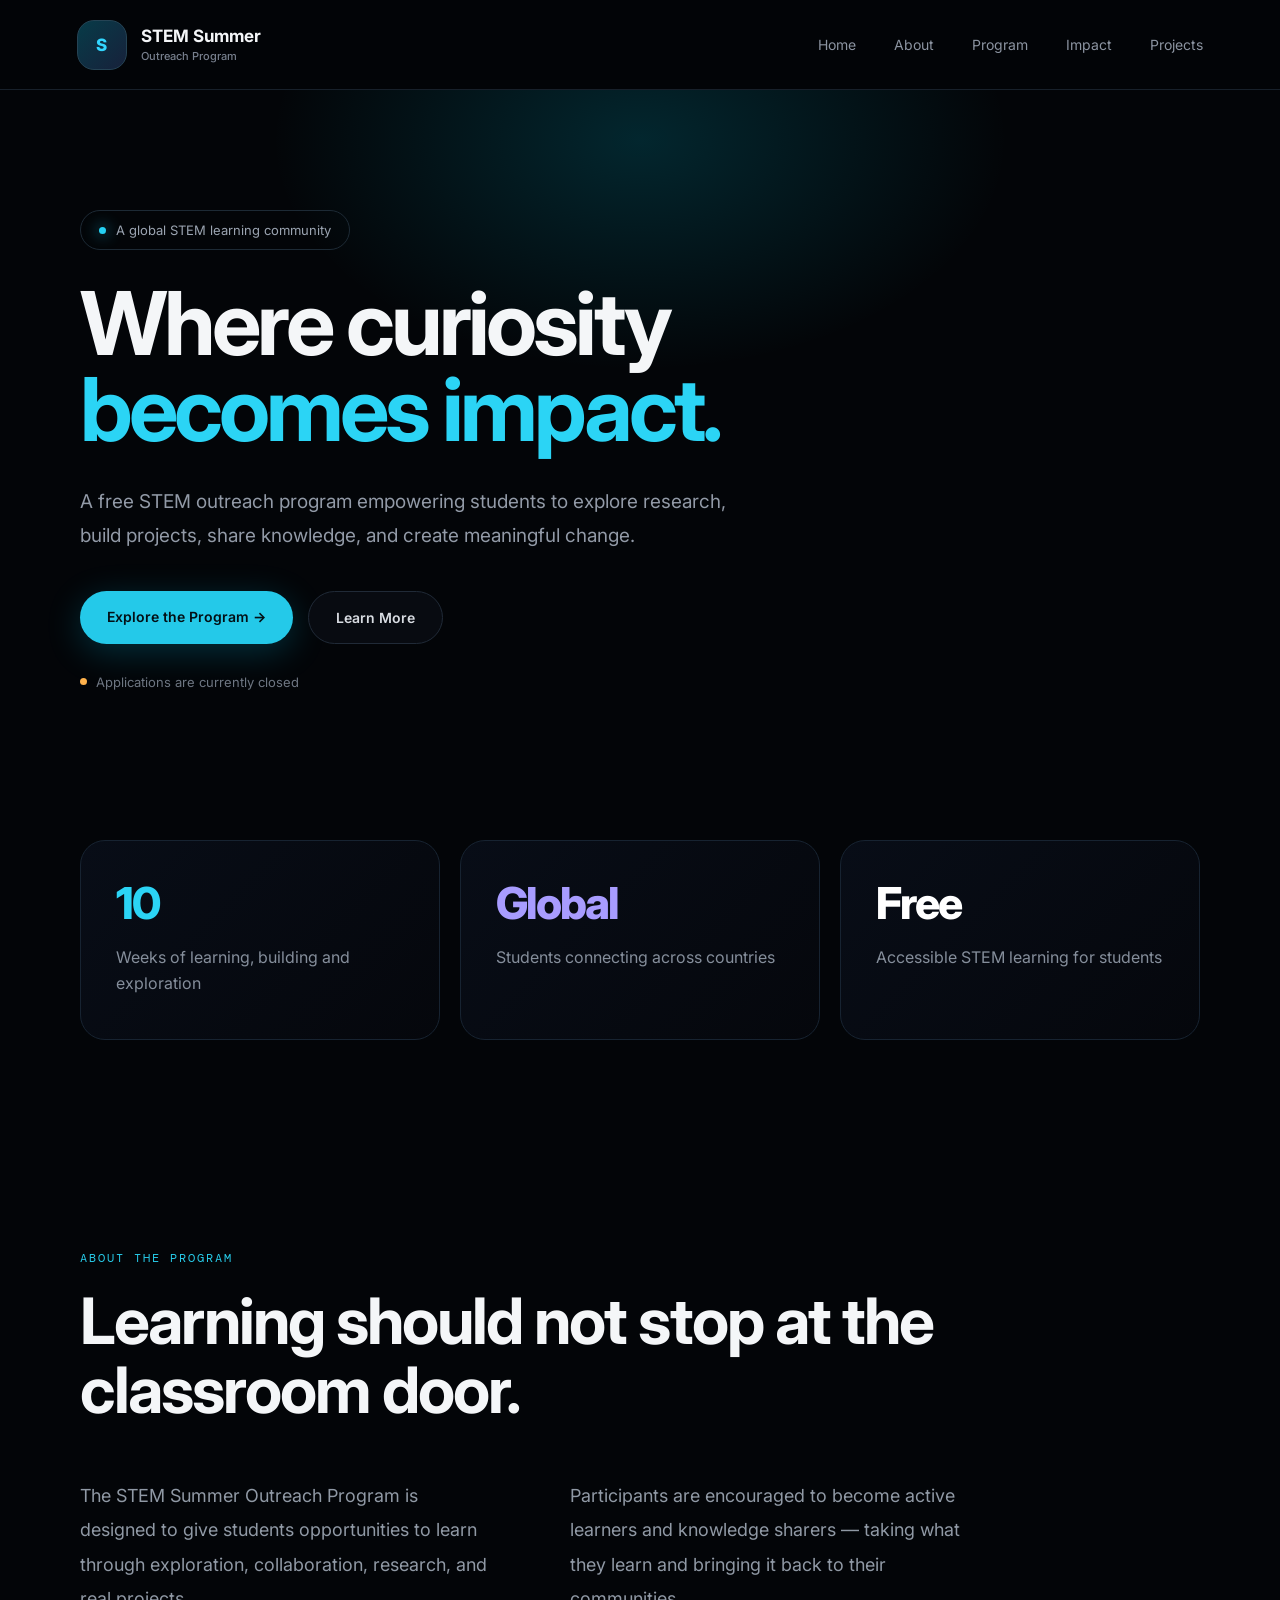
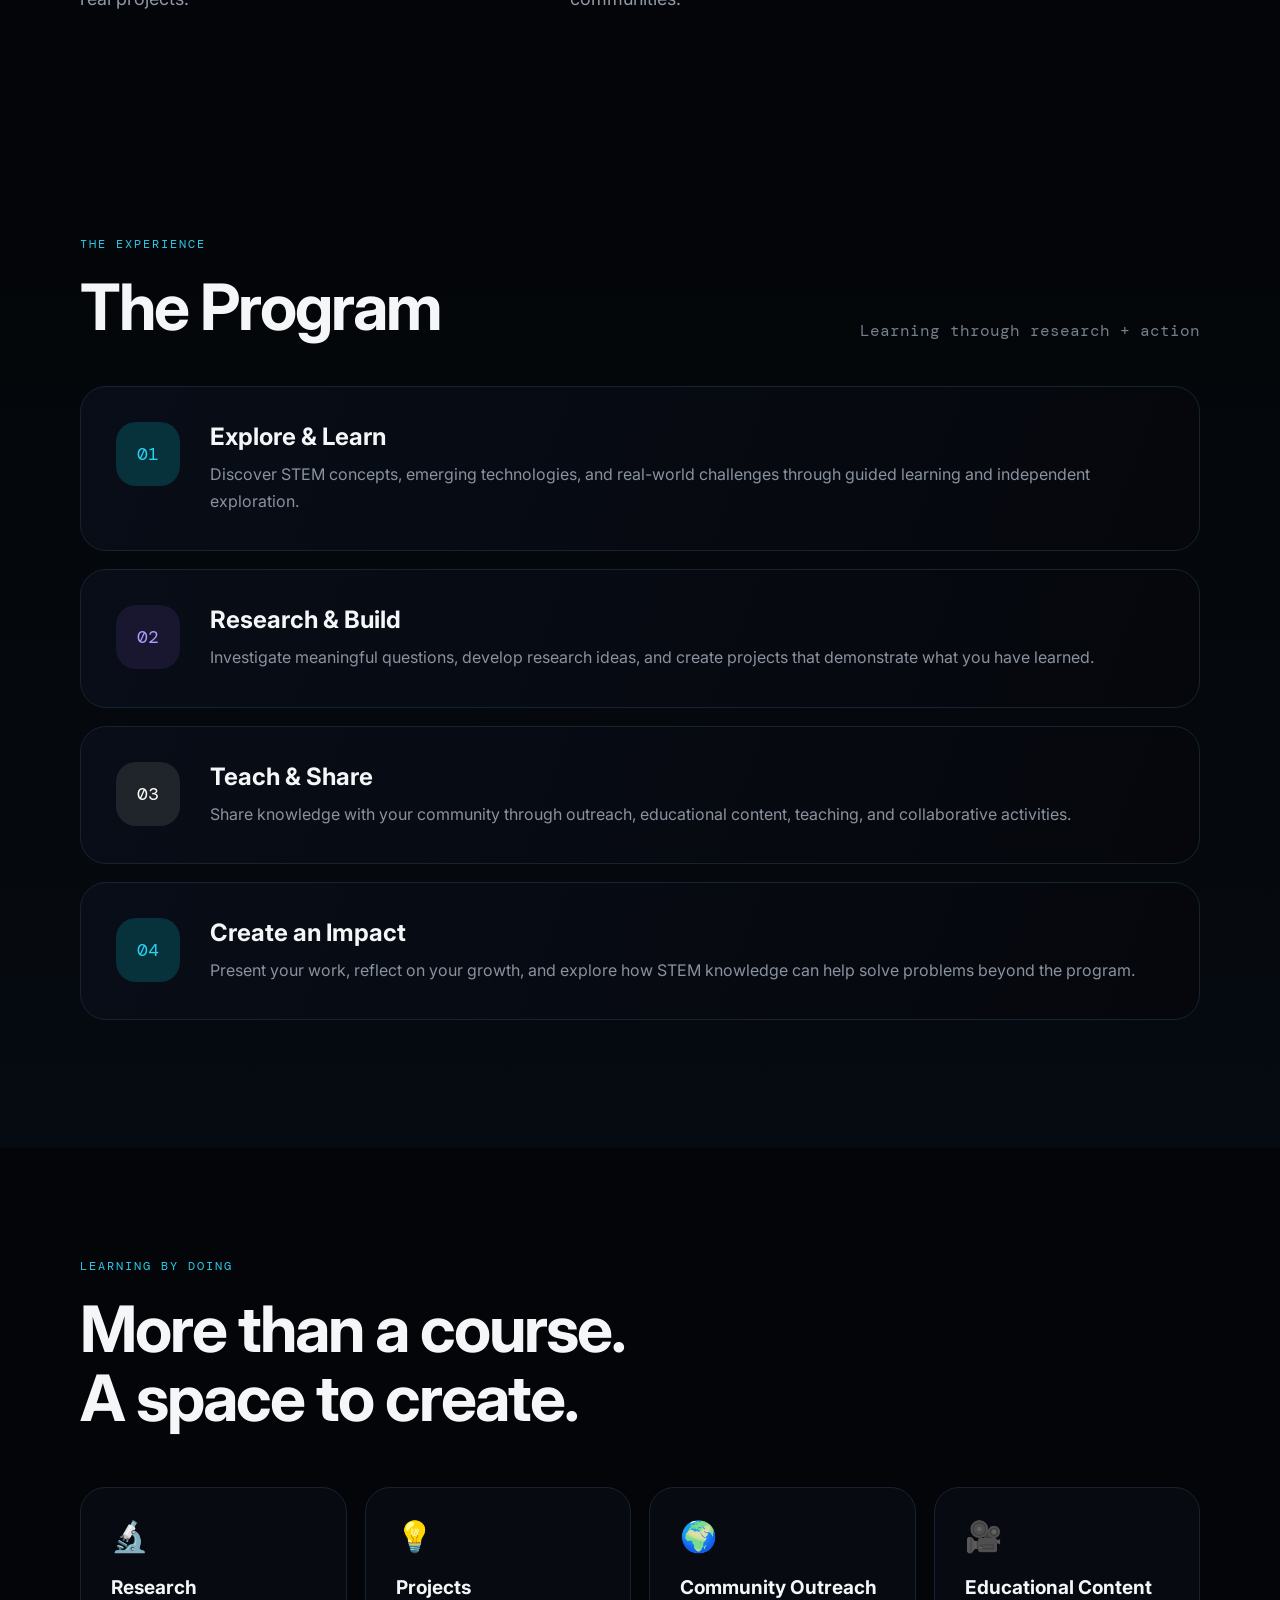
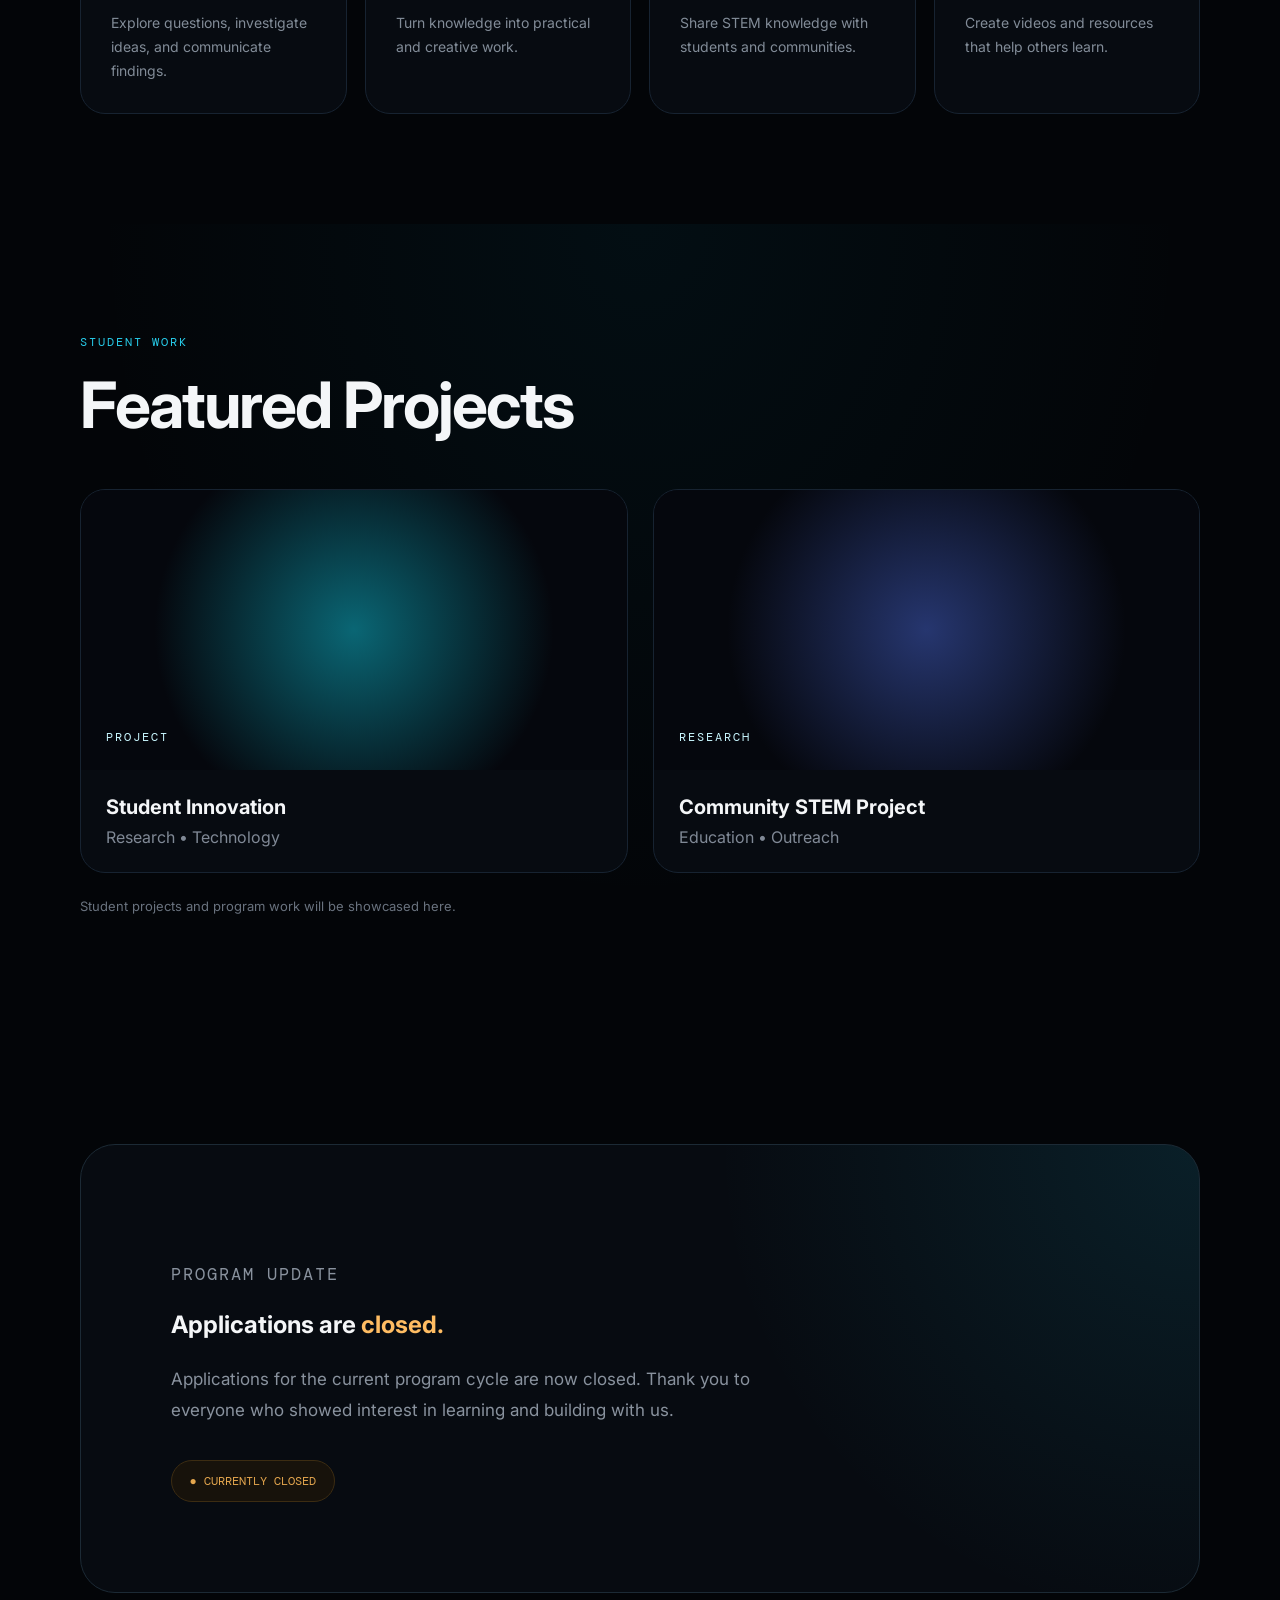
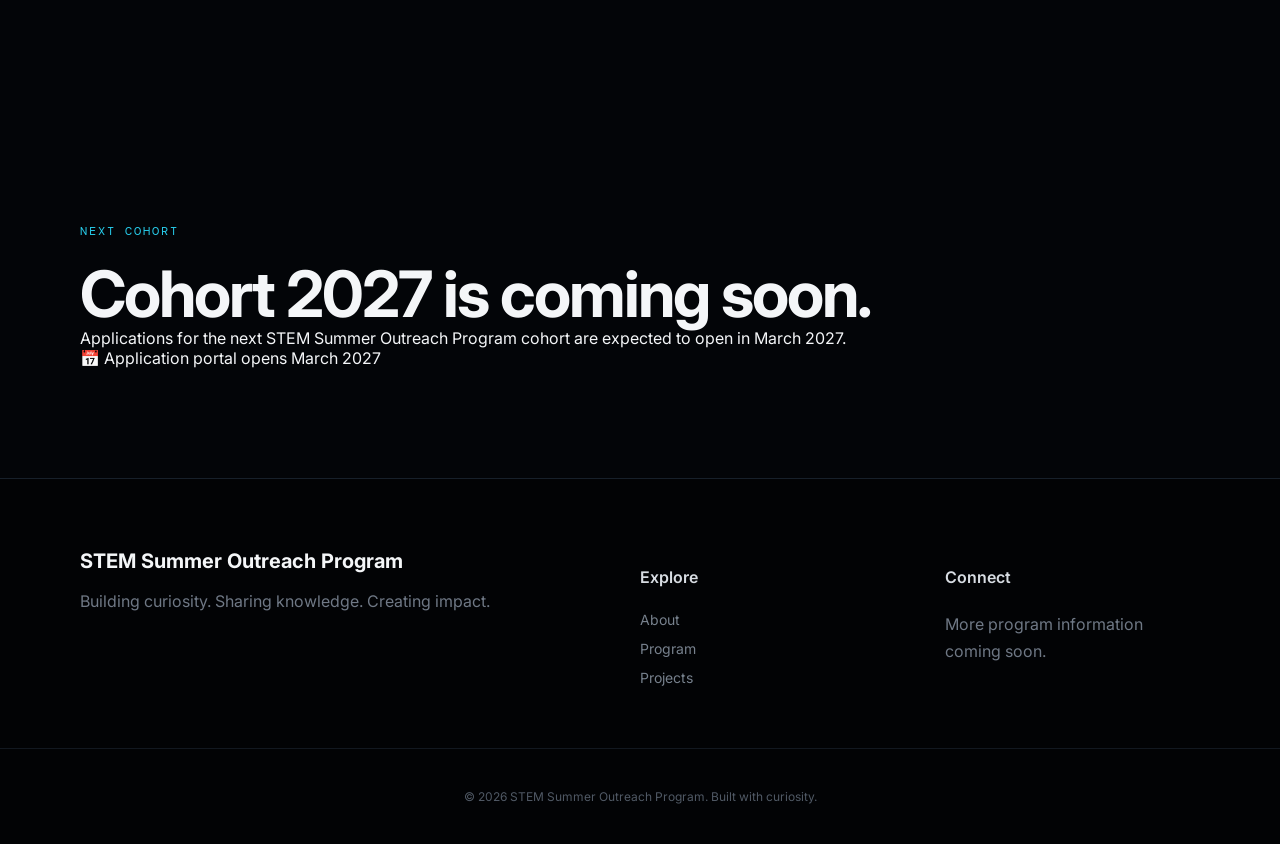
==== index.html @ aaaa95eb "Add Cohort 2027 section to index.html Added a new section for Cohort 2027 with details about the upc" ====
<!DOCTYPE html>
<html lang="en">
<head>
    <meta charset="UTF-8">

    <meta name="viewport"
          content="width=device-width, initial-scale=1.0">

    <title>STEM Summer Outreach Program</title>

    <meta name="description"
          content="A free global STEM outreach program empowering students through research, projects, teaching, and innovation.">

    <link rel="stylesheet" href="static/style.css">
</head>

<body>

<!-- NAVIGATION -->

<nav class="navbar">

    <a href="#home" class="brand">

        <div class="logo">S</div>

        <span>
            STEM Summer
            <small>Outreach Program</small>
        </span>

    </a>


    <div class="nav-links">

        <a href="#home">Home</a>

        <a href="#about">About</a>

        <a href="#program">Program</a>

        <a href="#impact">Impact</a>

        <a href="#projects">Projects</a>

    </div>

</nav>


<!-- HERO -->

<section class="hero" id="home">

    <div class="hero-glow"></div>

    <div class="container hero-content">

        <div class="badge">

            <span></span>

            A global STEM learning community

        </div>


        <h1>

            Where curiosity
            <br>

            <em>becomes impact.</em>

        </h1>


        <p class="hero-text">

            A free STEM outreach program empowering students
            to explore research, build projects, share knowledge,
            and create meaningful change.

        </p>


        <div class="hero-buttons">

            <a href="#program" class="btn primary">

                Explore the Program
                <b>→</b>

            </a>


            <a href="#about" class="btn secondary">

                Learn More

            </a>

        </div>


        <div class="closed-message">

            <span class="closed-dot"></span>

            Applications are currently closed

        </div>

    </div>

</section>



<!-- STATS -->

<section class="stats">

    <div class="container stats-grid">


        <div class="stat-card">

            <div class="number cyan">

                10

            </div>

            <p>

                Weeks of learning,
                building and exploration

            </p>

        </div>



        <div class="stat-card">

            <div class="number purple">

                Global

            </div>

            <p>

                Students connecting
                across countries

            </p>

        </div>



        <div class="stat-card">

            <div class="number white">

                Free

            </div>

            <p>

                Accessible STEM
                learning for students

            </p>

        </div>


    </div>

</section>



<!-- ABOUT -->

<section class="section" id="about">

    <div class="container">

        <p class="eyebrow">

            ABOUT THE PROGRAM

        </p>


        <h2>

            Learning should not stop
            at the classroom door.

        </h2>


        <div class="about-grid">

            <p>

                The STEM Summer Outreach Program is designed
                to give students opportunities to learn through
                exploration, collaboration, research, and real
                projects.

            </p>


            <p>

                Participants are encouraged to become active
                learners and knowledge sharers — taking what
                they learn and bringing it back to their
                communities.

            </p>

        </div>

    </div>

</section>



<!-- PROGRAM -->

<section class="section program-section" id="program">

    <div class="container">

        <div class="section-header">

            <div>

                <p class="eyebrow">

                    THE EXPERIENCE

                </p>

                <h2>

                    The Program

                </h2>

            </div>


            <p class="section-side-text">

                Learning through
                research + action

            </p>

        </div>



        <div class="program-card">

            <div class="program-number cyan-box">

                01

            </div>


            <div>

                <h3>

                    Explore & Learn

                </h3>

                <p>

                    Discover STEM concepts, emerging technologies,
                    and real-world challenges through guided
                    learning and independent exploration.

                </p>

            </div>

        </div>



        <div class="program-card">

            <div class="program-number purple-box">

                02

            </div>


            <div>

                <h3>

                    Research & Build

                </h3>

                <p>

                    Investigate meaningful questions, develop
                    research ideas, and create projects that
                    demonstrate what you have learned.

                </p>

            </div>

        </div>



        <div class="program-card">

            <div class="program-number dark-box">

                03

            </div>


            <div>

                <h3>

                    Teach & Share

                </h3>

                <p>

                    Share knowledge with your community through
                    outreach, educational content, teaching,
                    and collaborative activities.

                </p>

            </div>

        </div>



        <div class="program-card">

            <div class="program-number cyan-box">

                04

            </div>


            <div>

                <h3>

                    Create an Impact

                </h3>

                <p>

                    Present your work, reflect on your growth,
                    and explore how STEM knowledge can help
                    solve problems beyond the program.

                </p>

            </div>

        </div>


    </div>

</section>



<!-- WHAT STUDENTS DO -->

<section class="section" id="impact">

    <div class="container">

        <p class="eyebrow">

            LEARNING BY DOING

        </p>


        <h2>

            More than a course.

            <br>

            A space to create.

        </h2>


        <div class="activity-grid">


            <div class="activity">

                <div class="activity-icon">

                    🔬

                </div>

                <h3>

                    Research

                </h3>

                <p>

                    Explore questions, investigate ideas,
                    and communicate findings.

                </p>

            </div>



            <div class="activity">

                <div class="activity-icon">

                    💡

                </div>

                <h3>

                    Projects

                </h3>

                <p>

                    Turn knowledge into practical
                    and creative work.

                </p>

            </div>



            <div class="activity">

                <div class="activity-icon">

                    🌍

                </div>

                <h3>

                    Community Outreach

                </h3>

                <p>

                    Share STEM knowledge with
                    students and communities.

                </p>

            </div>



            <div class="activity">

                <div class="activity-icon">

                    🎥

                </div>

                <h3>

                    Educational Content

                </h3>

                <p>

                    Create videos and resources
                    that help others learn.

                </p>

            </div>


        </div>

    </div>

</section>



<!-- PROJECTS -->

<section class="section projects-section" id="projects">

    <div class="container">

        <div class="section-header">

            <div>

                <p class="eyebrow">

                    STUDENT WORK

                </p>

                <h2>

                    Featured Projects

                </h2>

            </div>

        </div>



        <div class="project-grid">


            <div class="project-card">

                <div class="project-image project-one">

                    <span>

                        PROJECT

                    </span>

                </div>


                <div class="project-info">

                    <h3>

                        Student Innovation

                    </h3>

                    <p>

                        Research • Technology

                    </p>

                </div>

            </div>



            <div class="project-card">

                <div class="project-image project-two">

                    <span>

                        RESEARCH

                    </span>

                </div>


                <div class="project-info">

                    <h3>

                        Community STEM Project

                    </h3>

                    <p>

                        Education • Outreach

                    </p>

                </div>

            </div>


        </div>


        <p class="project-note">

            Student projects and program work will be
            showcased here.

        </p>


    </div>

</section>



<!-- APPLICATION CLOSED -->

<section class="closed-section">

    <div class="container">

        <div class="closed-card">

            <p class="eyebrow">

                PROGRAM UPDATE

            </p>


            <h2>

                Applications are
                <span>closed.</span>

            </h2>


            <p>

                Applications for the current program cycle
                are now closed. Thank you to everyone who
                showed interest in learning and building with us.

            </p>


            <div class="closed-status">

                ● CURRENTLY CLOSED

            </div>

        </div>

    </div>

</section>
<!-- COHORT 2027 -->

<section class="section cohort-section" id="cohort2027">

    <div class="container">

        <div class="cohort-card">

            <p class="eyebrow">
                NEXT COHORT
            </p>

            <h2>
                Cohort 2027 is
                <span>coming soon.</span>
            </h2>

            <p>
                Applications for the next STEM Summer Outreach
                Program cohort are expected to open in March 2027.
            </p>

            <div class="opening-date">

                📅 Application portal opens March 2027

            </div>

        </div>

    </div>

</section>


<!-- FOOTER -->

<footer>

    <div class="container footer-grid">


        <div>

            <div class="footer-brand">

                STEM Summer Outreach Program

            </div>


            <p>

                Building curiosity.
                Sharing knowledge.
                Creating impact.

            </p>

        </div>



        <div>

            <p class="footer-title">

                Explore

            </p>

            <a href="#about">

                About

            </a>

            <a href="#program">

                Program

            </a>

            <a href="#projects">

                Projects

            </a>

        </div>



        <div>

            <p class="footer-title">

                Connect

            </p>

            <p>

                More program information
                coming soon.

            </p>

        </div>


    </div>


    <div class="copyright">

        © 2026 STEM Summer Outreach Program.
        Built with curiosity.

    </div>

</footer>


</body>
</html>
---- static/style.css ----
@import url(
'https://fonts.googleapis.com/css2?family=DM+Mono&family=Inter:wght@400;500;600;700;800&display=swap'
);

*{
    margin:0;
    padding:0;
    box-sizing:border-box;
}

html{
    scroll-behavior:smooth;
}

body{

    background:#030508;

    color:#f4f6f8;

    font-family:
    "Inter",
    sans-serif;

    overflow-x:hidden;

}

a{
    text-decoration:none;
    color:inherit;
}


/* CONTAINER */

.container{

    width:min(1120px,88%);

    margin:auto;

}


/* NAVBAR */

.navbar{

    height:90px;

    display:flex;

    align-items:center;

    justify-content:space-between;

    padding:0 6%;

    border-bottom:
    1px solid #17202a;

    background:
    rgba(3,5,8,.95);

    position:sticky;

    top:0;

    z-index:100;

    backdrop-filter:
    blur(15px);

}


.brand{

    display:flex;

    align-items:center;

    gap:14px;

    font-weight:700;

    font-size:17px;

}


.logo{

    width:50px;

    height:50px;

    display:grid;

    place-items:center;

    border-radius:17px;

    color:#32d6ff;

    font-weight:800;

    background:
    linear-gradient(
    135deg,
    #073b48,
    #17213b
    );

    border:
    1px solid #254354;

}


.brand small{

    display:block;

    color:#777f8d;

    font-size:11px;

    margin-top:3px;

    font-weight:500;

}


.nav-links{

    display:flex;

    gap:38px;

    color:#8c94a1;

    font-size:14px;

}


.nav-links a{

    transition:.2s;

}


.nav-links a:hover{

    color:#30d5ff;

}


/* HERO */

.hero{

    min-height:720px;

    position:relative;

    display:flex;

    align-items:center;

    overflow:hidden;

}


.hero-glow{

    position:absolute;

    width:800px;

    height:500px;

    background:
    radial-gradient(
    ellipse,
    rgba(0,190,220,.18),
    transparent 65%
    );

    top:-200px;

    left:50%;

    transform:
    translateX(-50%);

    pointer-events:none;

}


.hero-content{

    position:relative;

    z-index:2;

}


.badge{

    display:inline-flex;

    align-items:center;

    gap:10px;

    padding:
    11px 18px;

    border:
    1px solid #1d2a35;

    border-radius:100px;

    color:#9ba4b1;

    font-size:13px;

}


.badge span{

    width:7px;

    height:7px;

    border-radius:50%;

    background:#25d1f4;

    box-shadow:
    0 0 15px #25d1f4;

}


.hero h1{

    margin-top:30px;

    font-size:
    clamp(50px,7vw,88px);

    line-height:.98;

    letter-spacing:-4px;

    max-width:850px;

}


.hero h1 em{

    font-style:normal;

    color:#2bd4f5;

}


.hero-text{

    max-width:650px;

    margin-top:32px;

    color:#929aa7;

    font-size:19px;

    line-height:1.8;

}


.hero-buttons{

    display:flex;

    gap:15px;

    margin-top:38px;

}


.btn{

    padding:
    17px 27px;

    border-radius:100px;

    font-weight:600;

    font-size:14px;

    transition:.25s;

}


.primary{

    background:#24c9e9;

    color:#031016;

    box-shadow:
    0 8px 35px
    rgba(0,200,240,.22);

}


.primary:hover{

    transform:
    translateY(-3px);

}


.secondary{

    border:
    1px solid #202a37;

    background:#080b11;

    color:#d8dce2;

}


.closed-message{

    margin-top:30px;

    color:#6e7682;

    font-size:13px;

    display:flex;

    align-items:center;

    gap:9px;

}


.closed-dot{

    width:7px;

    height:7px;

    border-radius:50%;

    background:#ffb24c;

}


/* STATS */

.stats{

    padding:
    30px 0 100px;

}


.stats-grid{

    display:grid;

    grid-template-columns:
    repeat(3,1fr);

    gap:20px;

}


.stat-card{

    min-height:200px;

    padding:35px;

    border-radius:25px;

    background:
    linear-gradient(
    135deg,
    #080d17,
    #05070c
    );

    border:
    1px solid #172331;

}


.number{

    font-size:44px;

    font-weight:800;

    letter-spacing:-2px;

}


.cyan{

    color:#2bd4f5;

}


.purple{

    color:#a89cff;

}


.white{

    color:#ffffff;

}


.stat-card p{

    margin-top:15px;

    color:#858e9b;

    line-height:1.6;

}


/* SECTIONS */

.section{

    padding:
    110px 0;

}


.eyebrow{

    color:#27cbe9;

    font-family:
    "DM Mono",
    monospace;

    font-size:12px;

    letter-spacing:2px;

    margin-bottom:20px;

}


.section h2{

    font-size:
    clamp(38px,5vw,64px);

    line-height:1.08;

    letter-spacing:-2px;

}


.about-grid{

    display:grid;

    grid-template-columns:
    1fr 1fr;

    gap:80px;

    margin-top:55px;

    max-width:900px;

}


.about-grid p{

    color:#9099a5;

    font-size:18px;

    line-height:1.9;

}


/* PROGRAM */

.program-section{

    background:
    linear-gradient(
    180deg,
    #030508,
    #060b11
    );

}


.section-header{

    display:flex;

    justify-content:space-between;

    align-items:end;

    margin-bottom:45px;

}


.section-side-text{

    color:#747e8b;

    font-family:
    "DM Mono",
    monospace;

}


.program-card{

    display:flex;

    align-items:flex-start;

    gap:30px;

    padding:35px;

    margin-bottom:18px;

    border-radius:26px;

    background:
    linear-gradient(
    110deg,
    #080d17,
    #05070c
    );

    border:
    1px solid #172331;

    transition:.25s;

}


.program-card:hover{

    transform:
    translateY(-4px);

    border-color:#285466;

}


.program-number{

    width:64px;

    height:64px;

    flex-shrink:0;

    display:grid;

    place-items:center;

    border-radius:20px;

    font-family:
    "DM Mono",
    monospace;

    font-size:18px;

}


.cyan-box{

    color:#29d2f3;

    background:#07313b;

}


.purple-box{

    color:#a99cff;

    background:#19172f;

}


.dark-box{

    color:#ffffff;

    background:#20242b;

}


.program-card h3{

    font-size:24px;

}


.program-card p{

    margin-top:10px;

    color:#89929e;

    line-height:1.7;

}


/* ACTIVITIES */

.activity-grid{

    display:grid;

    grid-template-columns:
    repeat(4,1fr);

    gap:18px;

    margin-top:55px;

}


.activity{

    padding:30px;

    border:
    1px solid #172331;

    border-radius:25px;

    background:#070b11;

}


.activity-icon{

    font-size:30px;

}


.activity h3{

    margin-top:22px;

    font-size:19px;

}


.activity p{

    margin-top:12px;

    color:#828c98;

    line-height:1.7;

    font-size:14px;

}


/* PROJECTS */

.projects-section{

    background:
    radial-gradient(
    ellipse at top,
    rgba(0,120,150,.08),
    transparent 60%
    );

}


.project-grid{

    display:grid;

    grid-template-columns:
    1fr 1fr;

    gap:25px;

    margin-top:50px;

}


.project-card{

    border:
    1px solid #172331;

    border-radius:25px;

    overflow:hidden;

    background:#070b11;

}


.project-image{

    height:280px;

    display:flex;

    align-items:end;

    padding:25px;

}


.project-image span{

    font-family:
    "DM Mono",
    monospace;

    color:#c9f7ff;

    font-size:12px;

    letter-spacing:2px;

}


.project-one{

    background:
    radial-gradient(
    circle at center,
    #0a6674,
    #05070d 65%
    );

}


.project-two{

    background:
    radial-gradient(
    circle at center,
    #26366f,
    #05070d 65%
    );

}


.project-info{

    padding:25px;

}


.project-info h3{

    font-size:20px;

}


.project-info p{

    margin-top:8px;

    color:#808996;

}


.project-note{

    margin-top:25px;

    color:#69727e;

    font-size:13px;

}


/* CLOSED */

.closed-section{

    padding:
    120px 0;

}


.closed-card{

    padding:
    clamp(40px,7vw,90px);

    border-radius:35px;

    background:
    radial-gradient(
    circle at top right,
    rgba(30,180,210,.12),
    transparent 40%
    ),
    #070b11;

    border:
    1px solid #1c2a35;

}


.closed-card h2 span{

    color:#ffbd63;

}


.closed-card > p{

    max-width:650px;

    color:#89929e;

    margin-top:25px;

    line-height:1.8;

    font-size:17px;

}


.closed-status{

    display:inline-block;

    margin-top:35px;

    padding:
    12px 18px;

    border-radius:100px;

    background:#17120b;

    border:
    1px solid #3c2c12;

    color:#e4a64e;

    font-family:
    "DM Mono",
    monospace;

    font-size:12px;

}


/* FOOTER */

footer{

    border-top:
    1px solid #17202a;

    padding-top:70px;

    background:#020305;

}


.footer-grid{

    display:grid;

    grid-template-columns:
    2fr 1fr 1fr;

    gap:50px;

}


.footer-brand{

    font-size:20px;

    font-weight:700;

}


footer p{

    color:#6f7885;

    margin-top:15px;

    line-height:1.7;

}


.footer-title{

    color:#d7dce2;

    font-weight:600;

    margin-bottom:20px;

}


footer a{

    display:block;

    color:#77818d;

    margin-bottom:12px;

    font-size:14px;

}


.copyright{

    text-align:center;

    color:#505965;

    padding:40px 20px;

    margin-top:50px;

    border-top:
    1px solid #121820;

    font-size:12px;

}


/* MOBILE */

@media(max-width:800px){

    .navbar{

        height:78px;

    }

    .nav-links{

        display:none;

    }

    .hero{

        min-height:620px;

    }

    .hero h1{

        letter-spacing:-2px;

    }

    .stats-grid{

        grid-template-columns:
        1fr;

    }

    .stat-card{

        min-height:160px;

    }

    .about-grid{

        grid-template-columns:
        1fr;

        gap:25px;

    }

    .section-header{

        display:block;

    }

    .section-side-text{

        margin-top:20px;

    }

    .activity-grid{

        grid-template-columns:
        1fr 1fr;

    }

    .project-grid{

        grid-template-columns:
        1fr;

    }

    .footer-grid{

        grid-template-columns:
        1fr;

    }

}


@media(max-width:500px){

    .hero-buttons{

        flex-direction:column;

        align-items:flex-start;

    }

    .activity-grid{

        grid-template-columns:
        1fr;

    }

    .program-card{

        padding:25px;

        gap:20px;

    }

    .program-number{

        width:50px;

        height:50px;

        border-radius:15px;

    }

  }
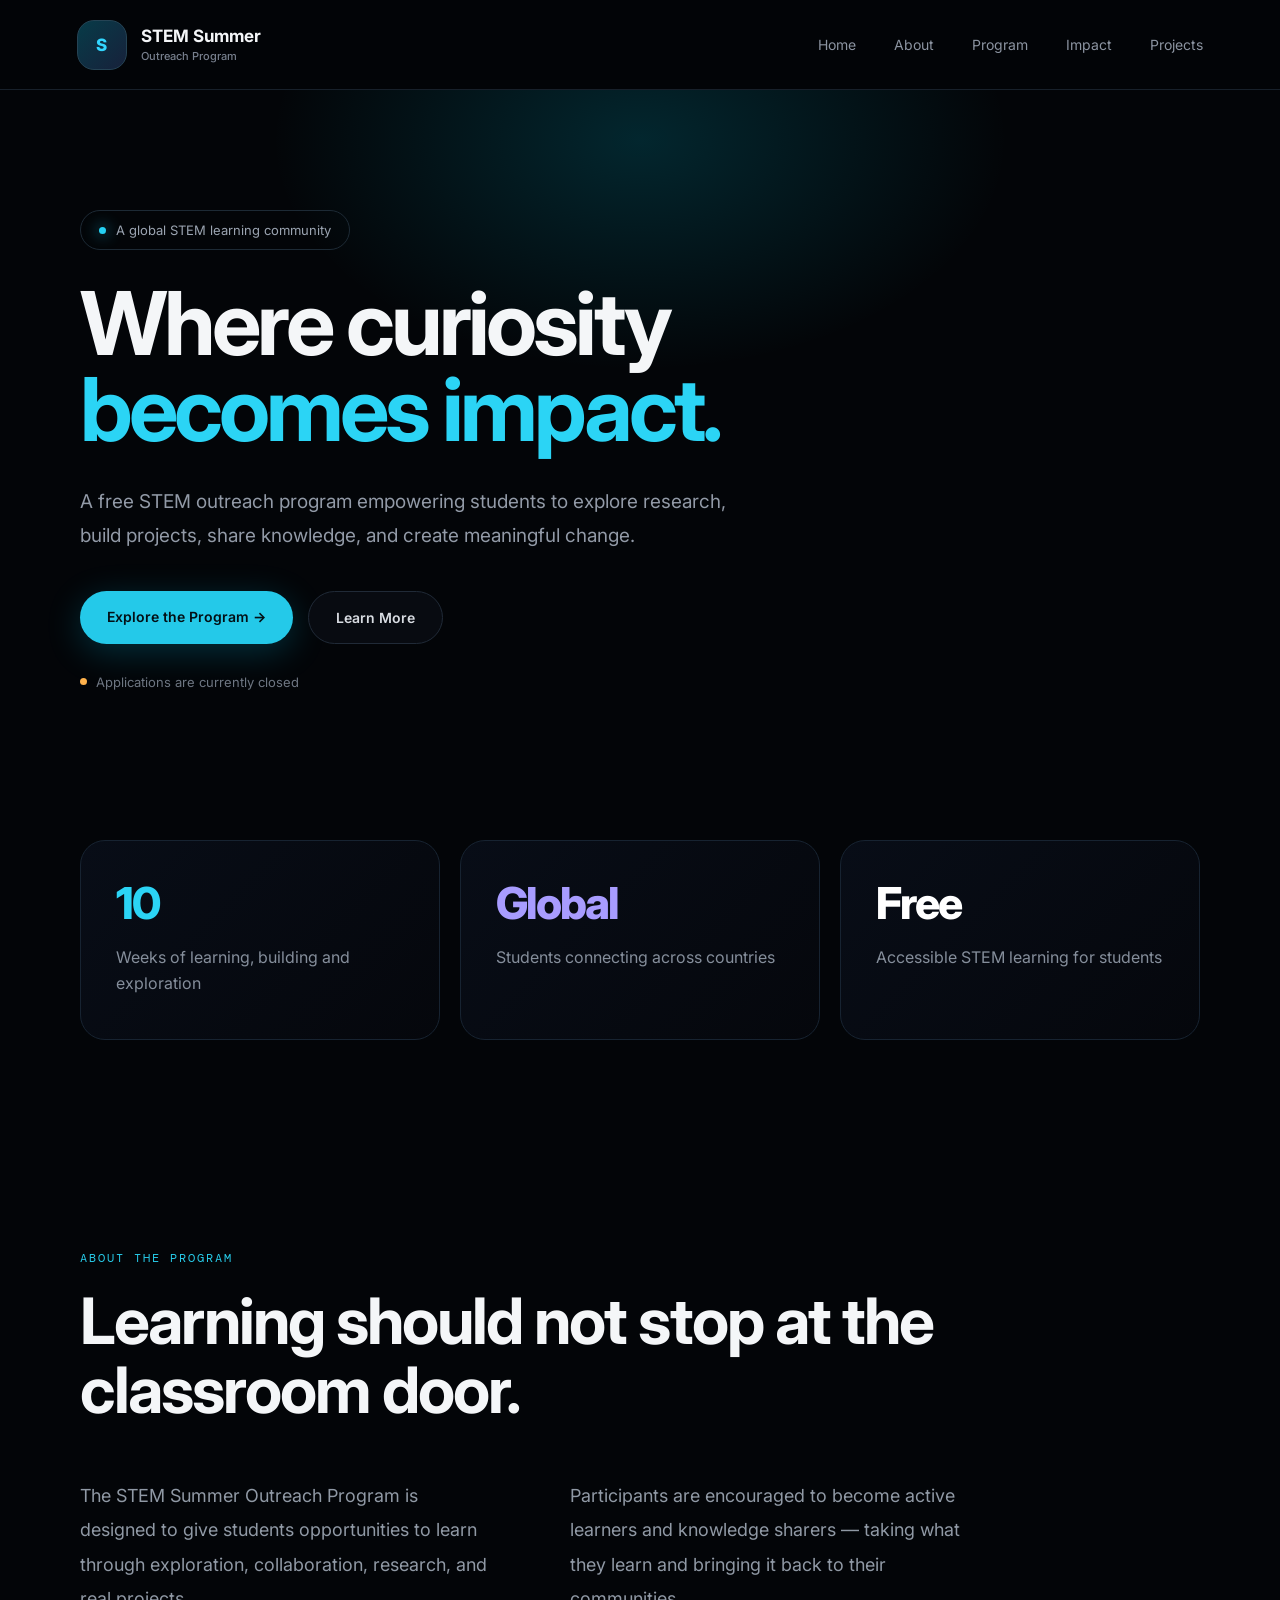
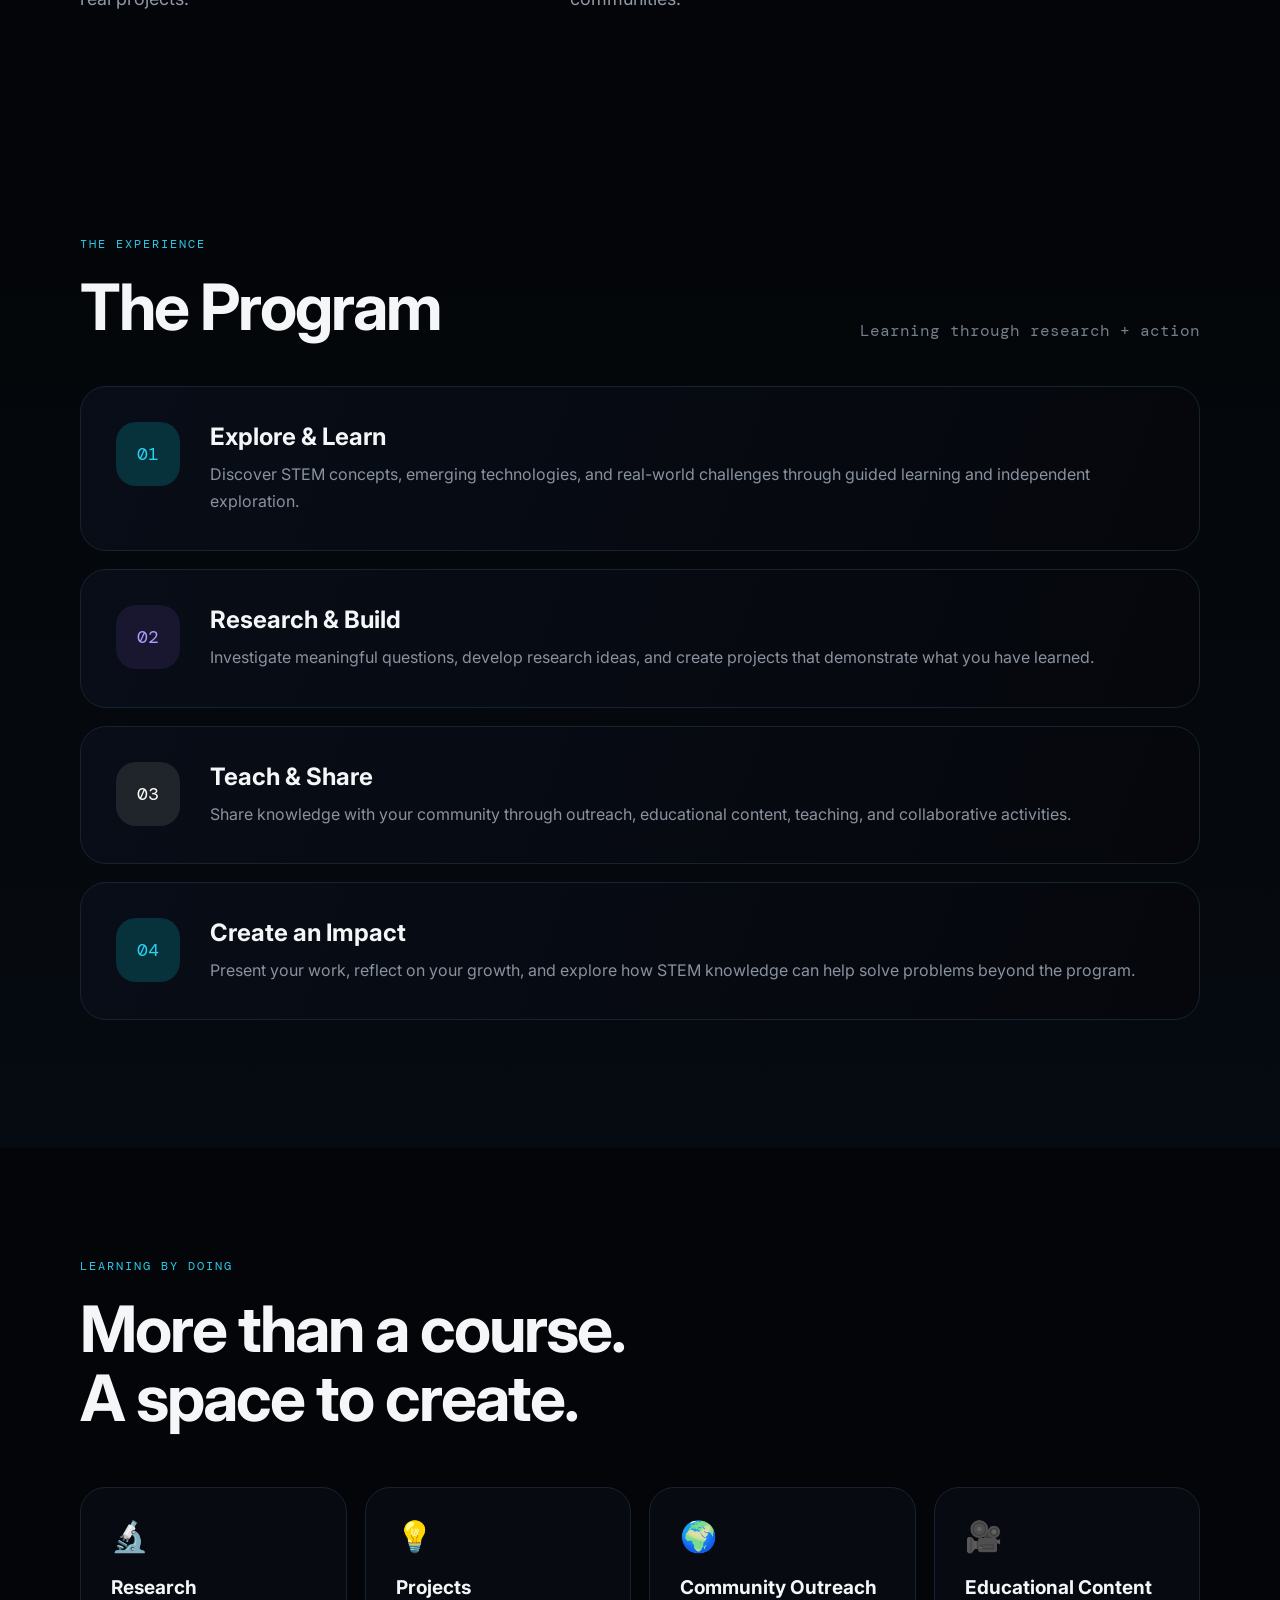
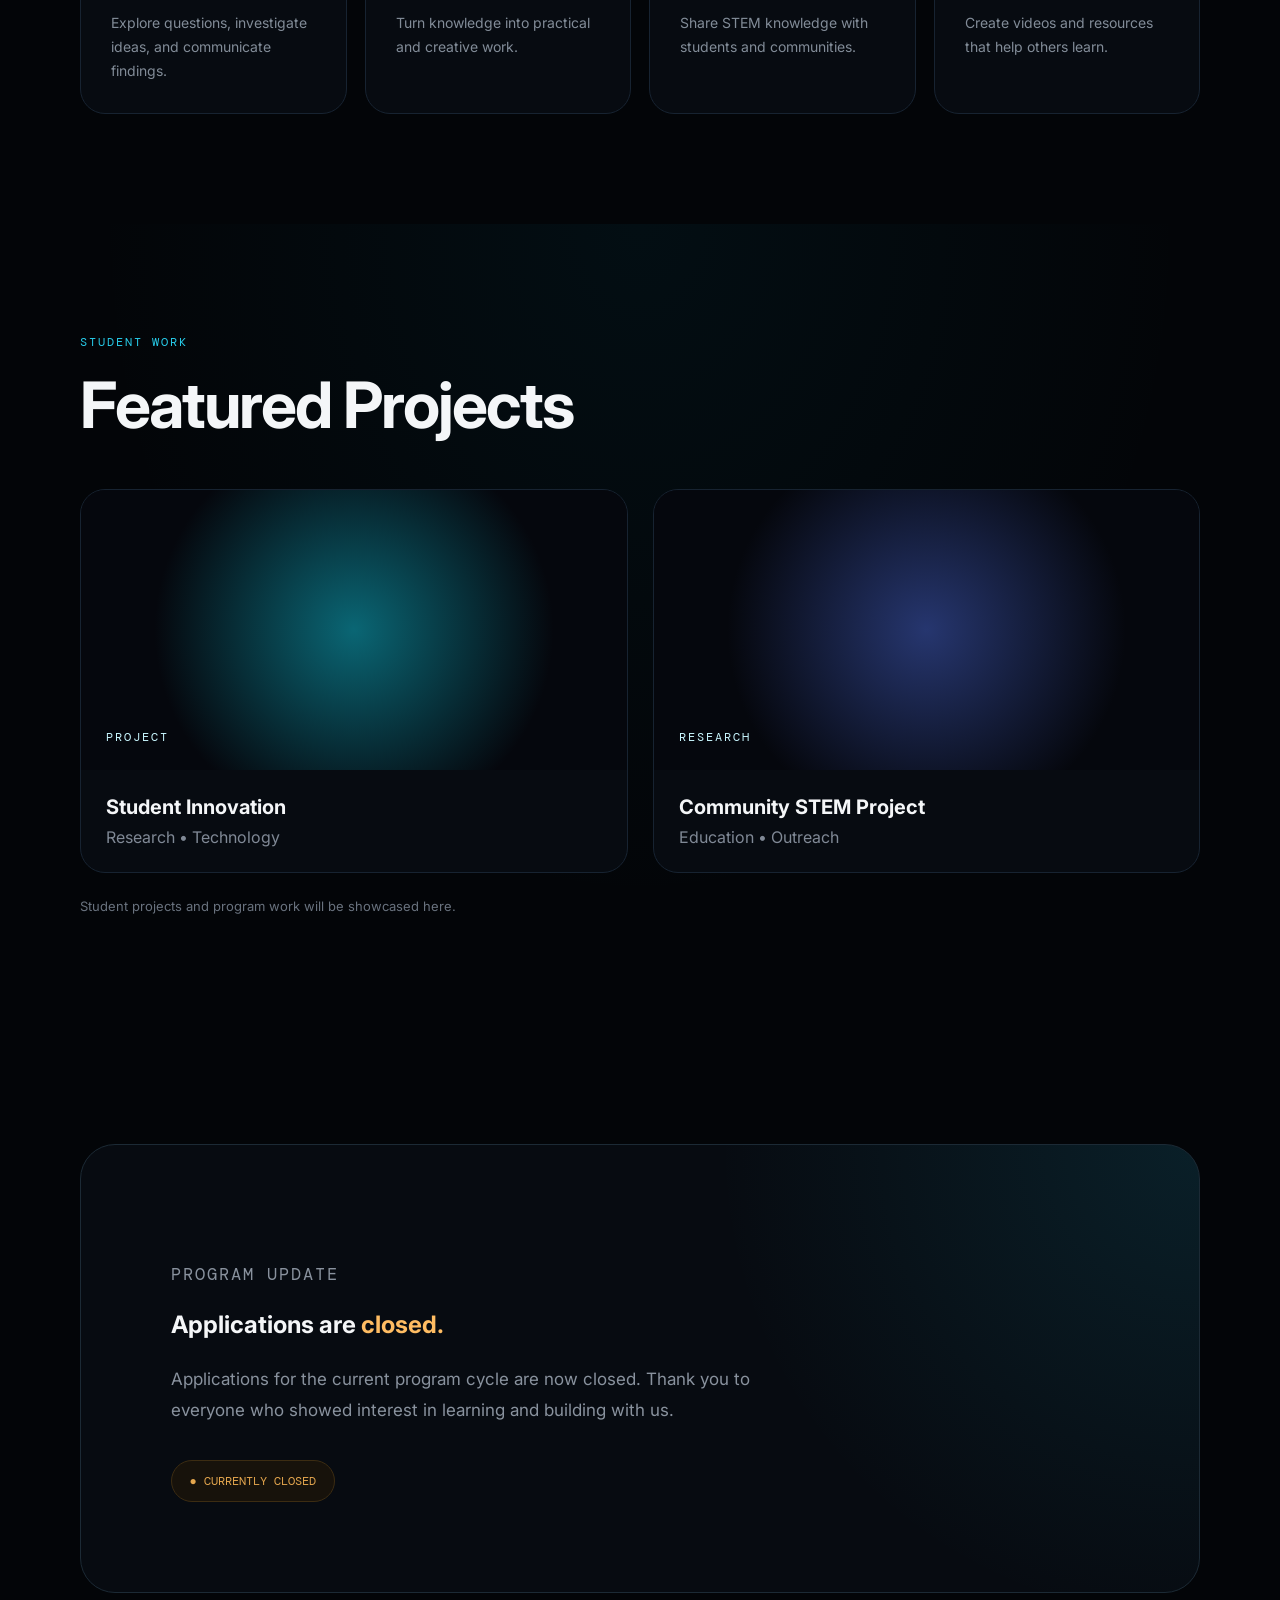
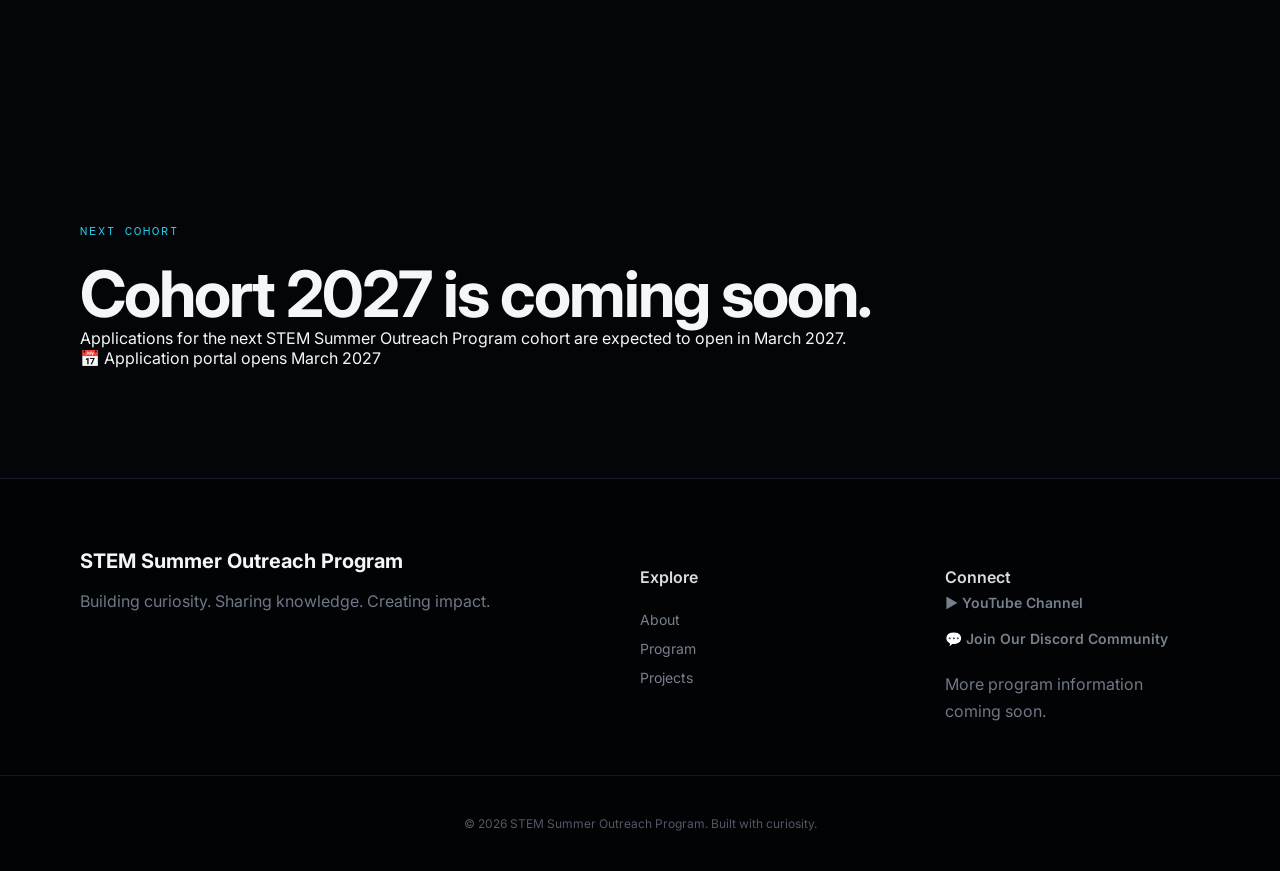
==== commit 1b834da0: "Add links to YouTube channel and Discord community" ====
--- a/index.html
+++ b/index.html
@@ -790,7 +790,20 @@
             <p class="footer-title">
 
                 Connect
-
+<a href="https://youtube.com/channel/UCITPk_C5ErLHT3QQ-NoujAA?si=Zlgzuz2vf8lrkGlI"
+target="_blank">
+
+    ▶ YouTube Channel
+
+</a>
+
+
+<a href="https://discord.gg/Jf5UnAP9C"
+target="_blank">
+
+    💬 Join Our Discord Community
+
+</a>
             </p>
 
             <p>
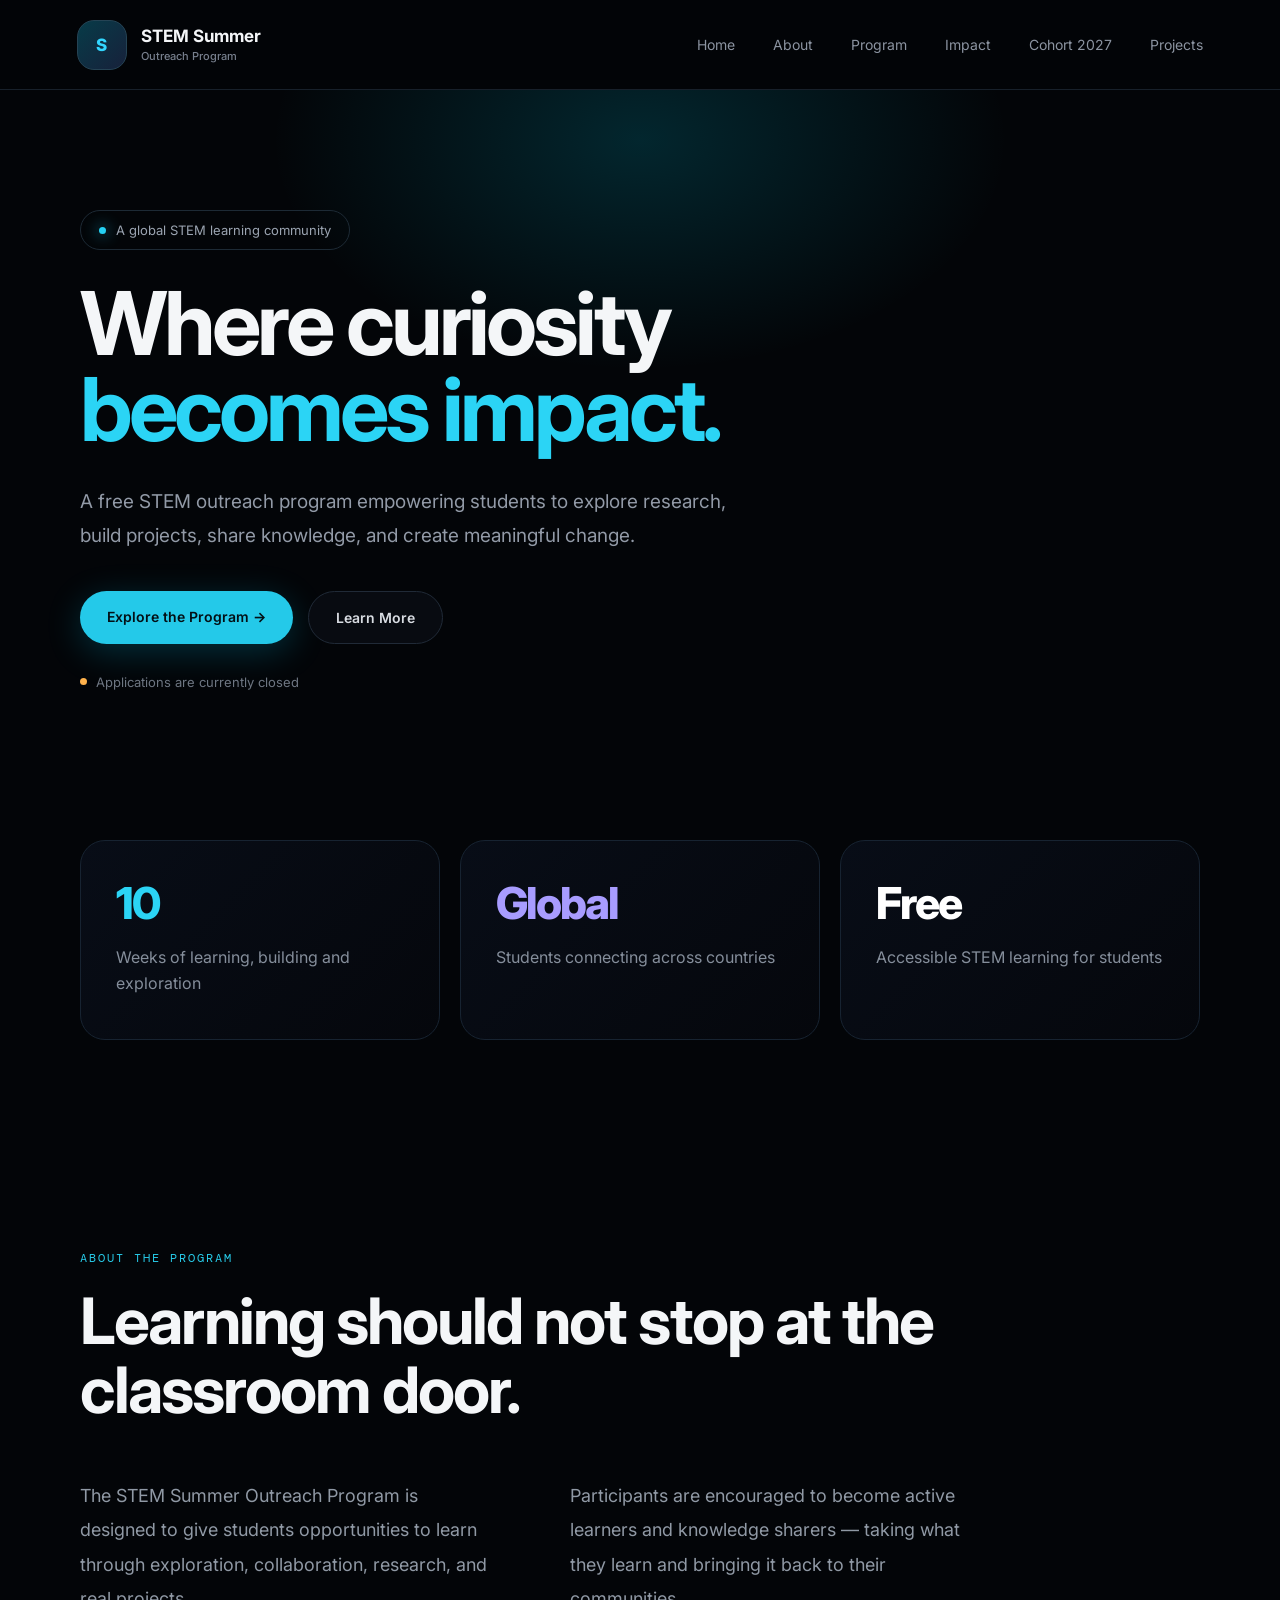
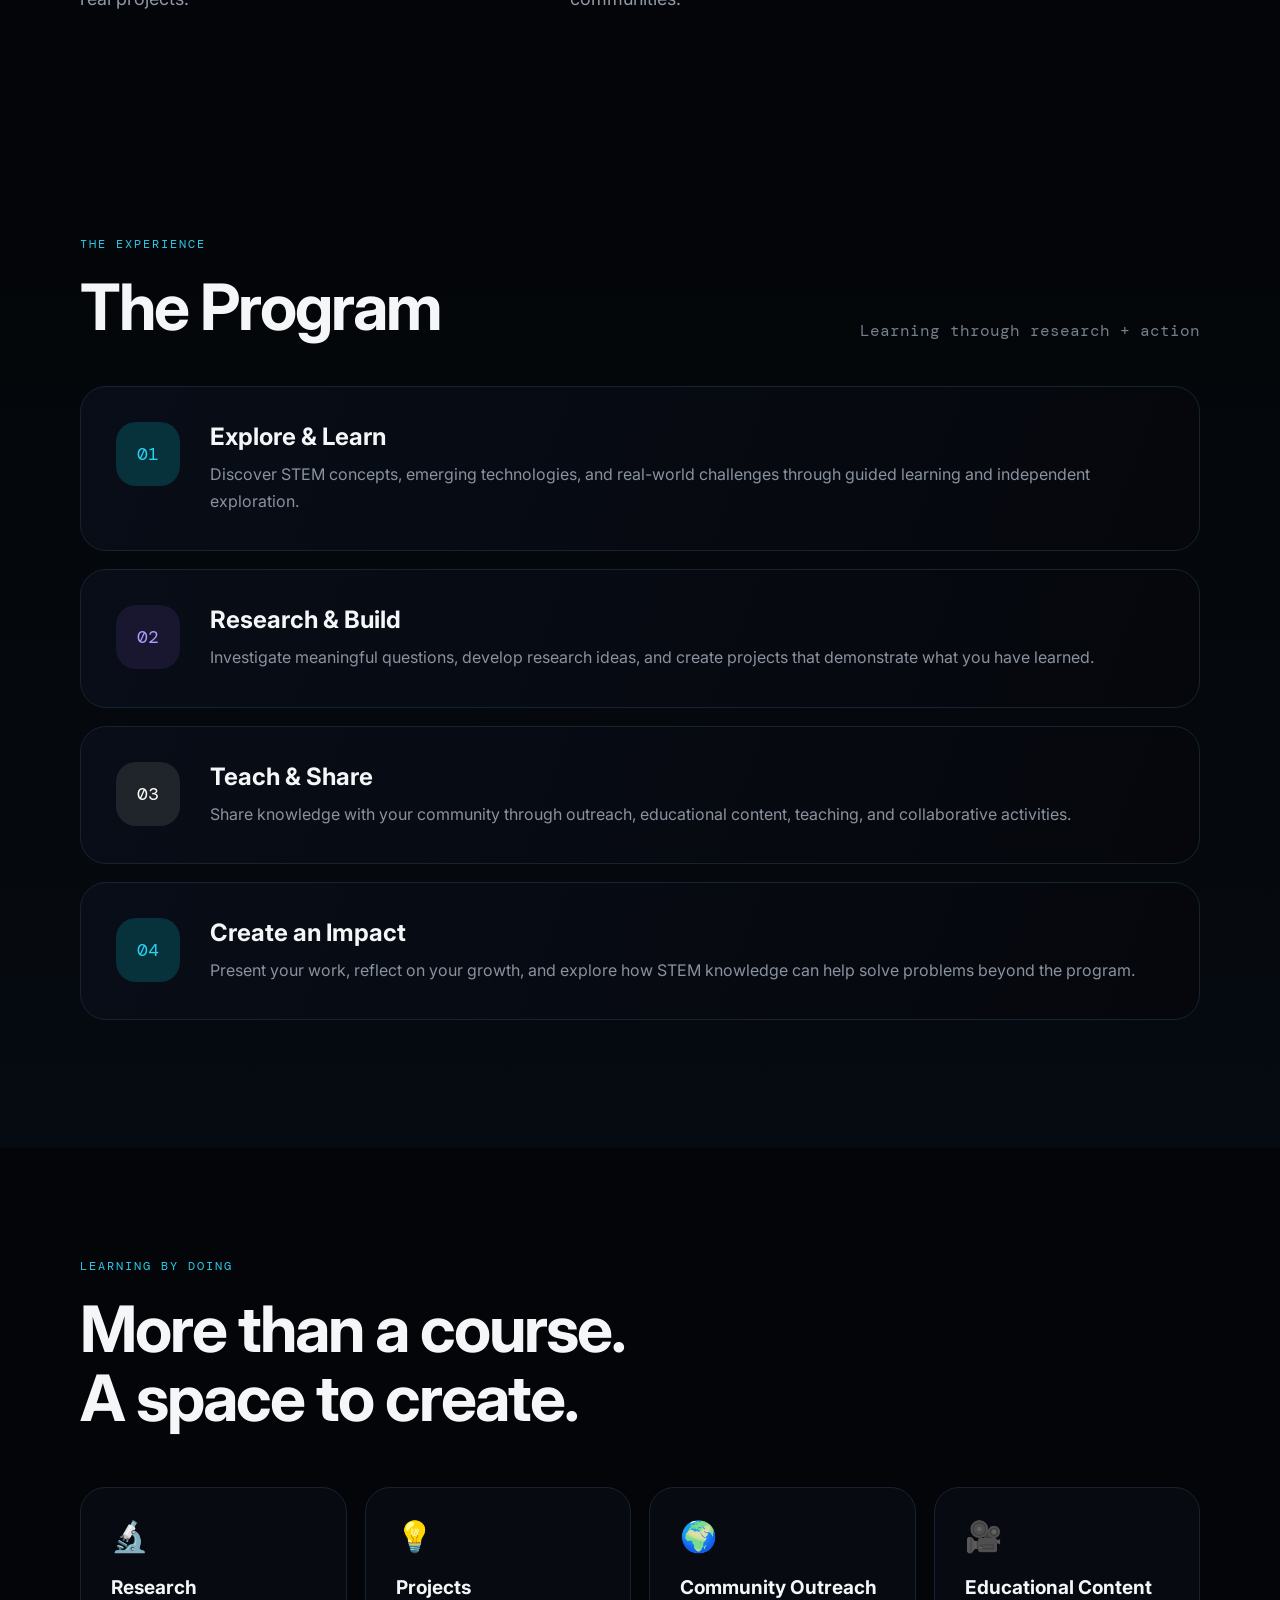
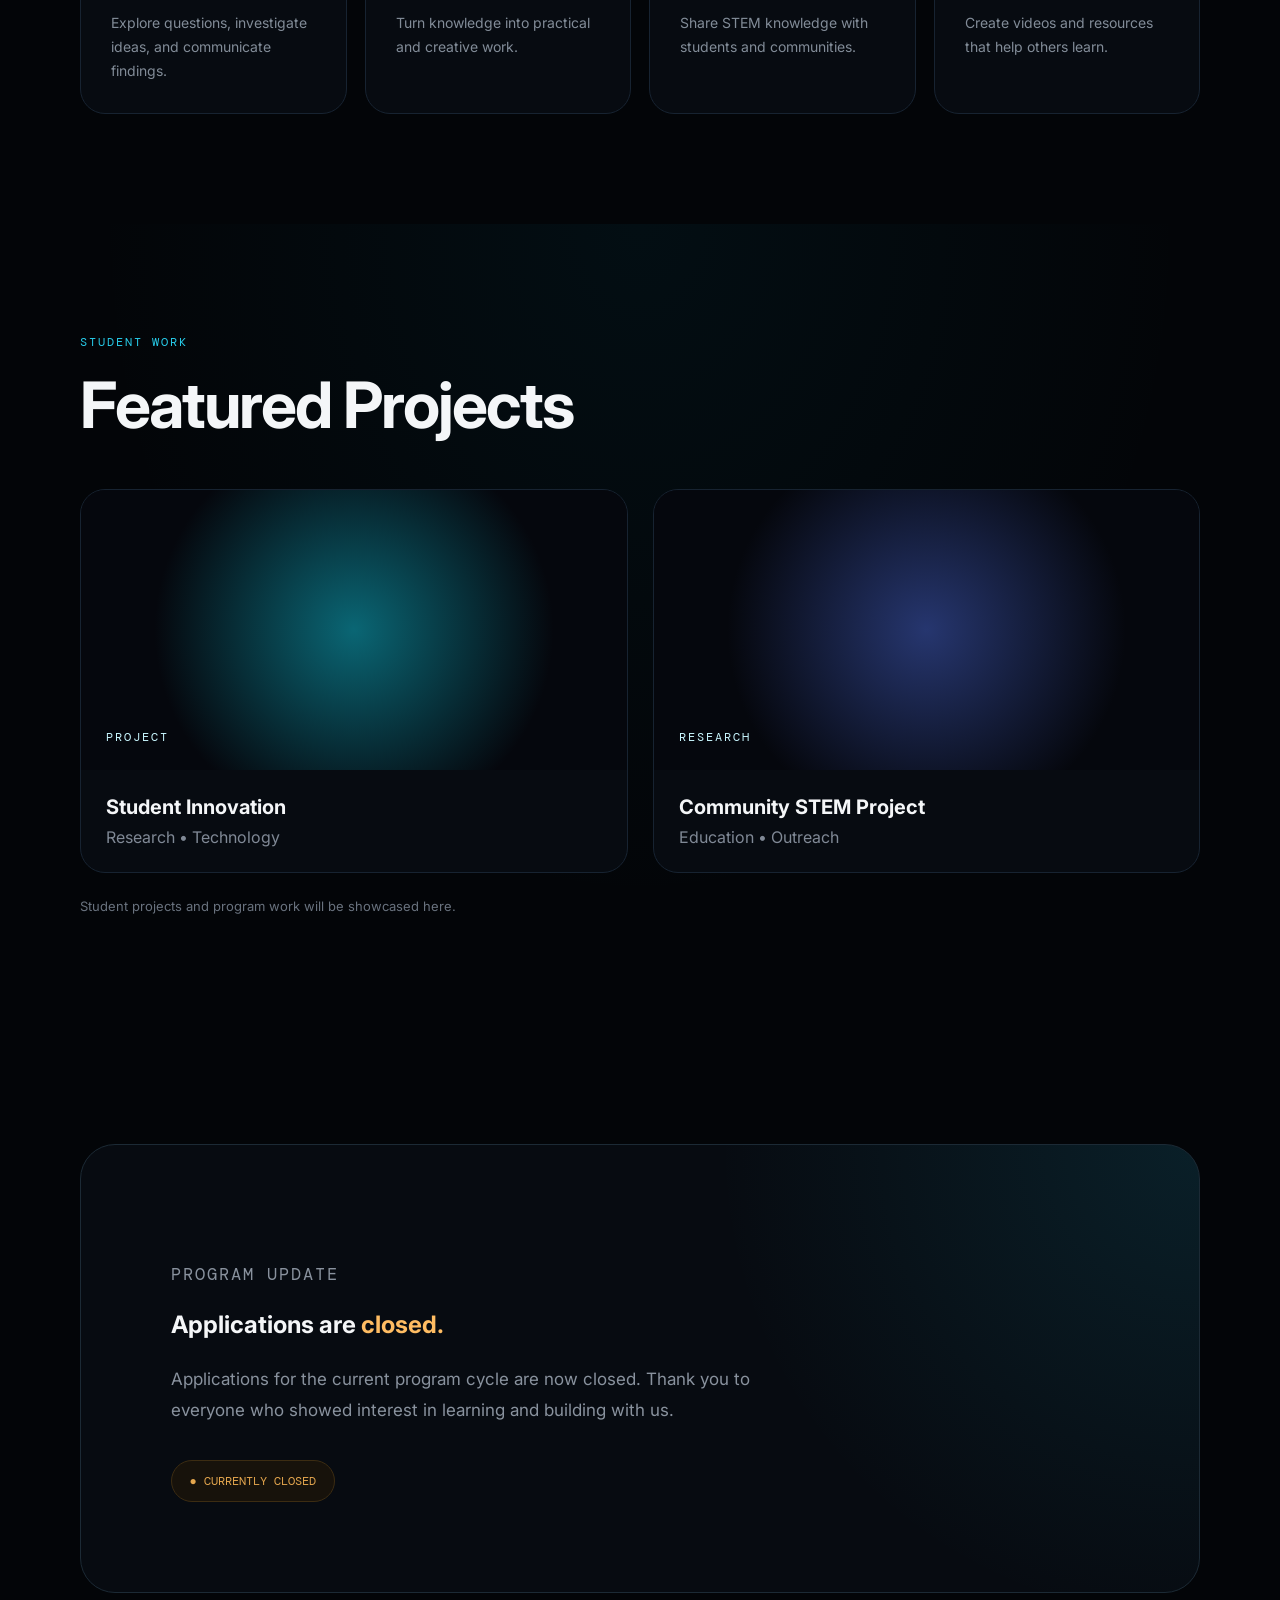
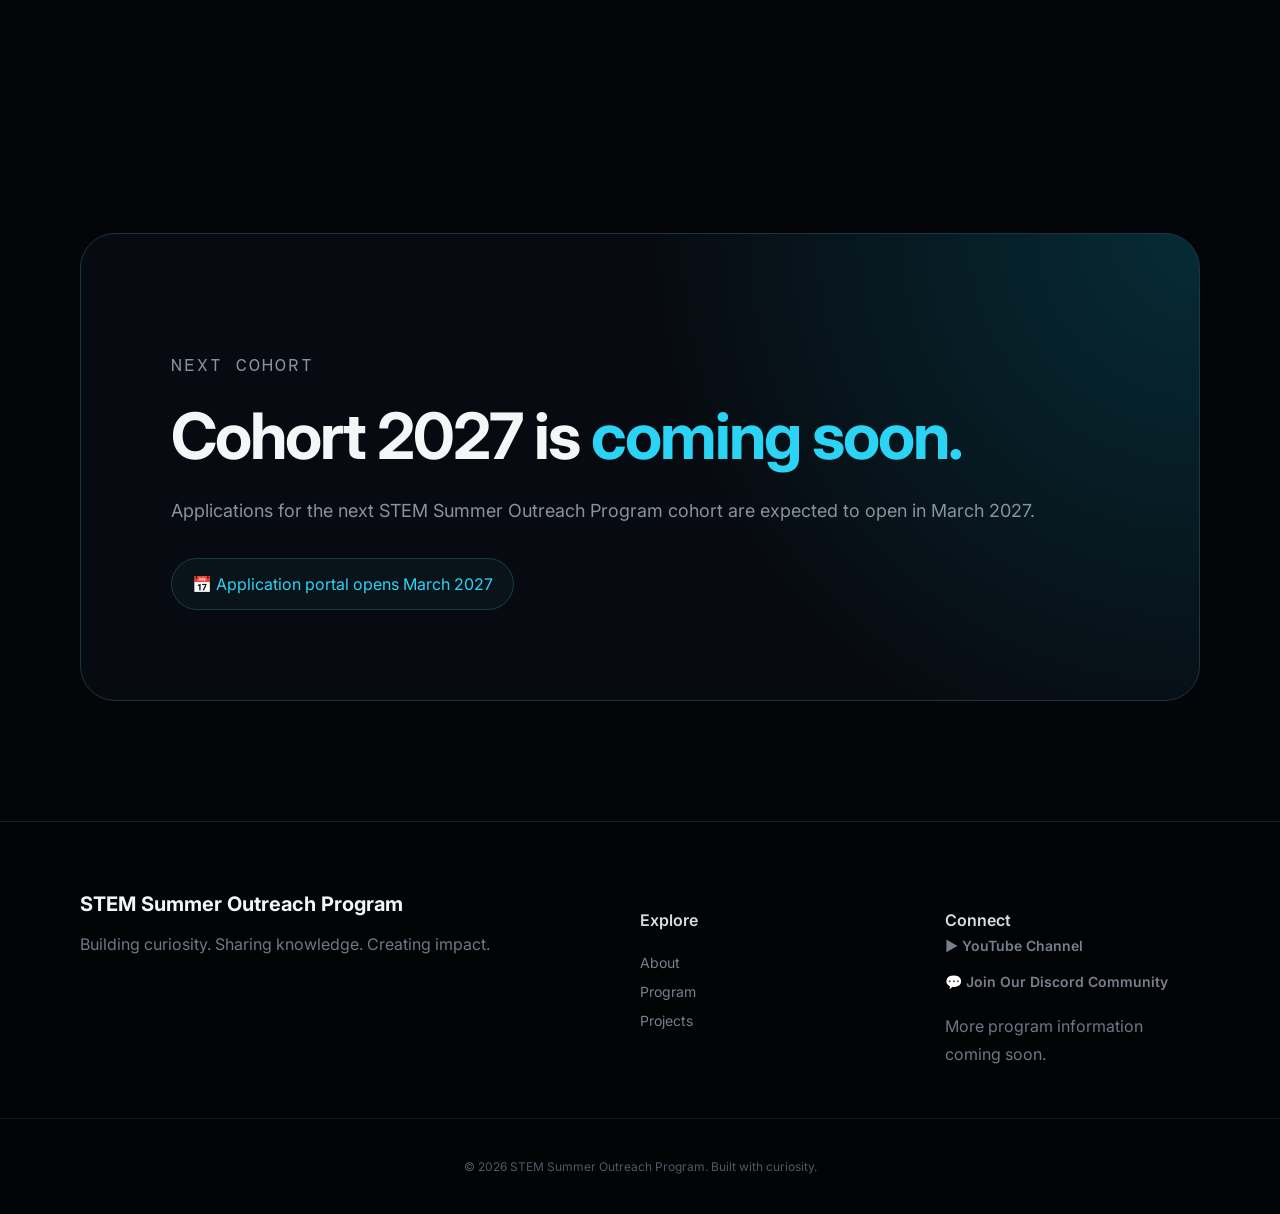
==== commit 1f64cf35: "Add link to Cohort 2027 in index.html" ====
--- a/index.html
+++ b/index.html
@@ -41,7 +41,7 @@
         <a href="#program">Program</a>
 
         <a href="#impact">Impact</a>
-
+   <a href="#cohort2027">Cohort 2027</a>
         <a href="#projects">Projects</a>
 
     </div>
--- a/static/style.css
+++ b/static/style.css
@@ -1157,3 +1157,75 @@
     }
 
   }
+/* COHORT 2027 */
+
+.cohort-section{
+
+    padding:120px 0;
+
+}
+
+
+.cohort-card{
+
+    padding:clamp(45px,8vw,90px);
+
+    border-radius:35px;
+
+    background:
+    radial-gradient(
+        circle at top right,
+        rgba(0,190,220,.18),
+        transparent 45%
+    ),
+    #070b11;
+
+    border:1px solid #1d3540;
+
+}
+
+
+.cohort-card h2{
+
+    margin-top:10px;
+
+}
+
+
+.cohort-card h2 span{
+
+    color:#2bd4f5;
+
+}
+
+
+.cohort-card > p{
+
+    margin-top:25px;
+
+    color:#89929e;
+
+    font-size:18px;
+
+    line-height:1.8;
+
+}
+
+
+.opening-date{
+
+    display:inline-block;
+
+    margin-top:30px;
+
+    padding:15px 20px;
+
+    border-radius:100px;
+
+    background:#08141a;
+
+    border:1px solid #1b3a45;
+
+    color:#2bd4f5;
+
+}
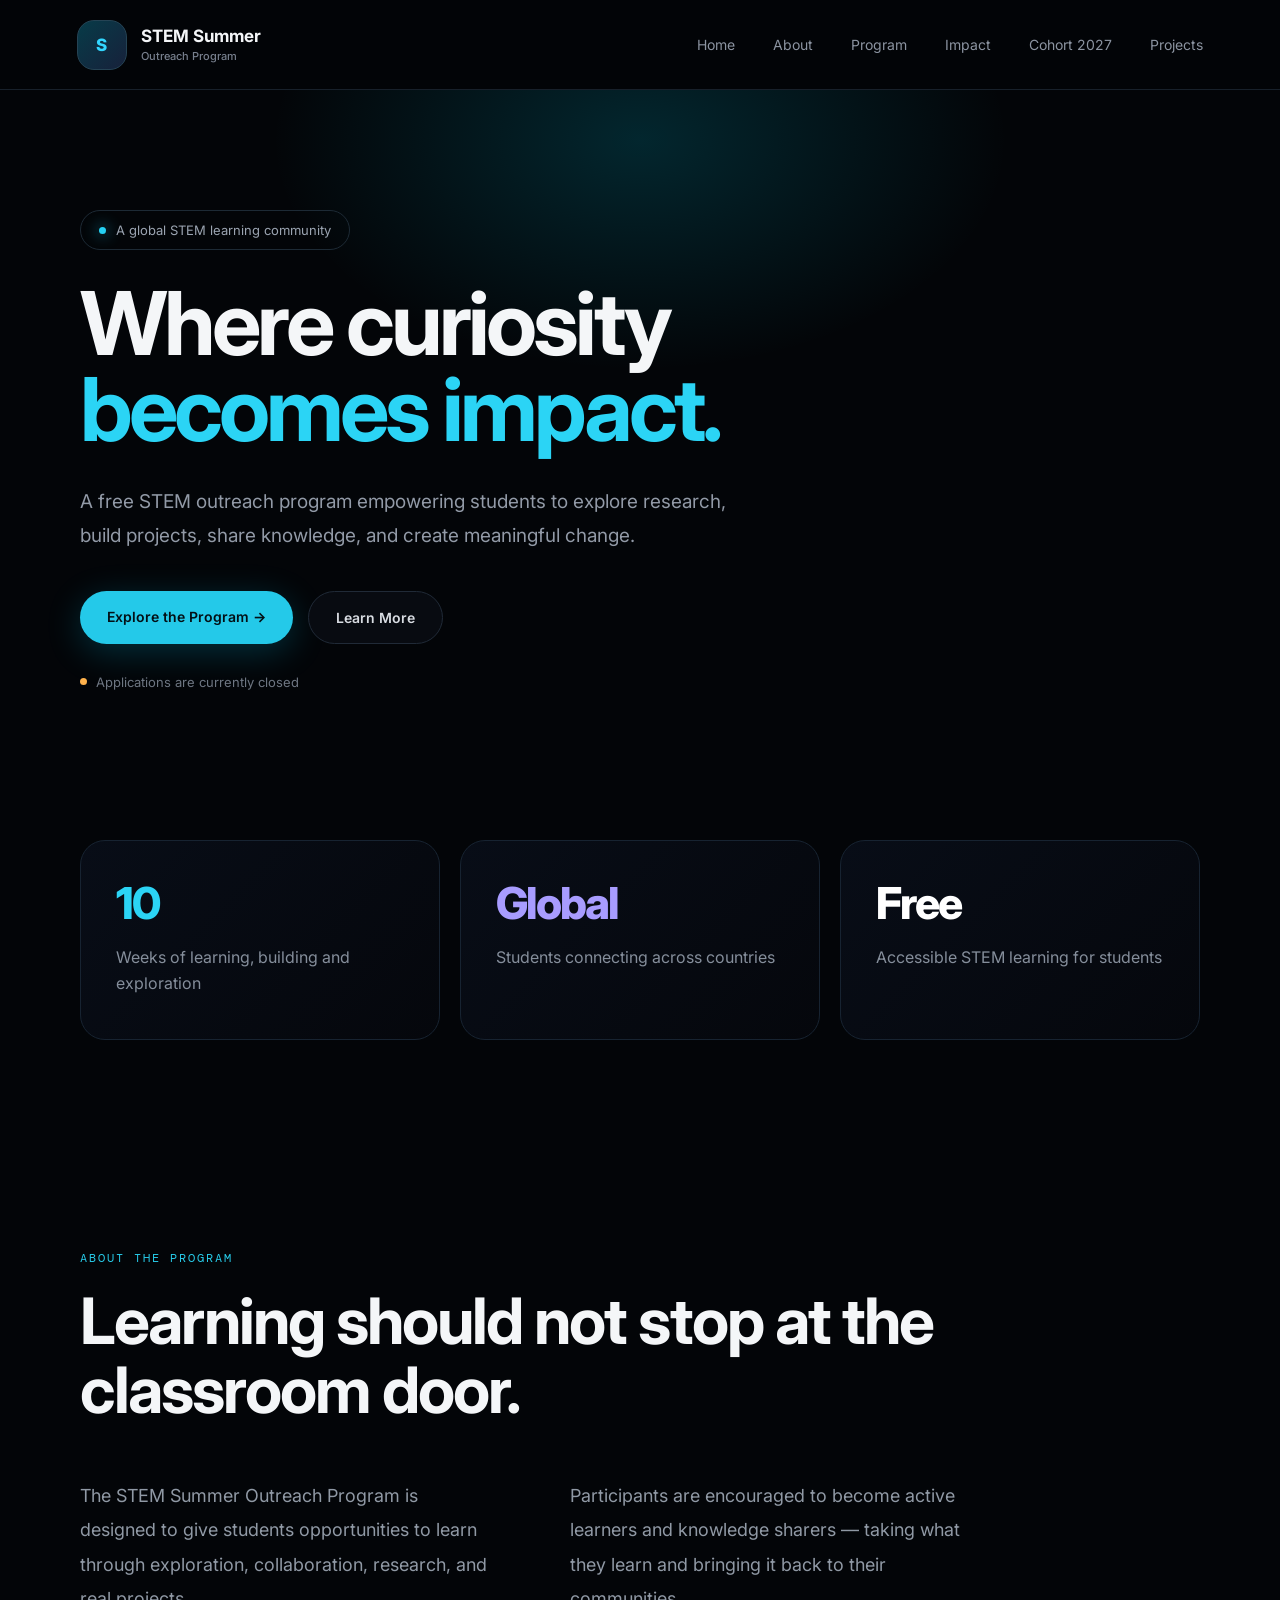
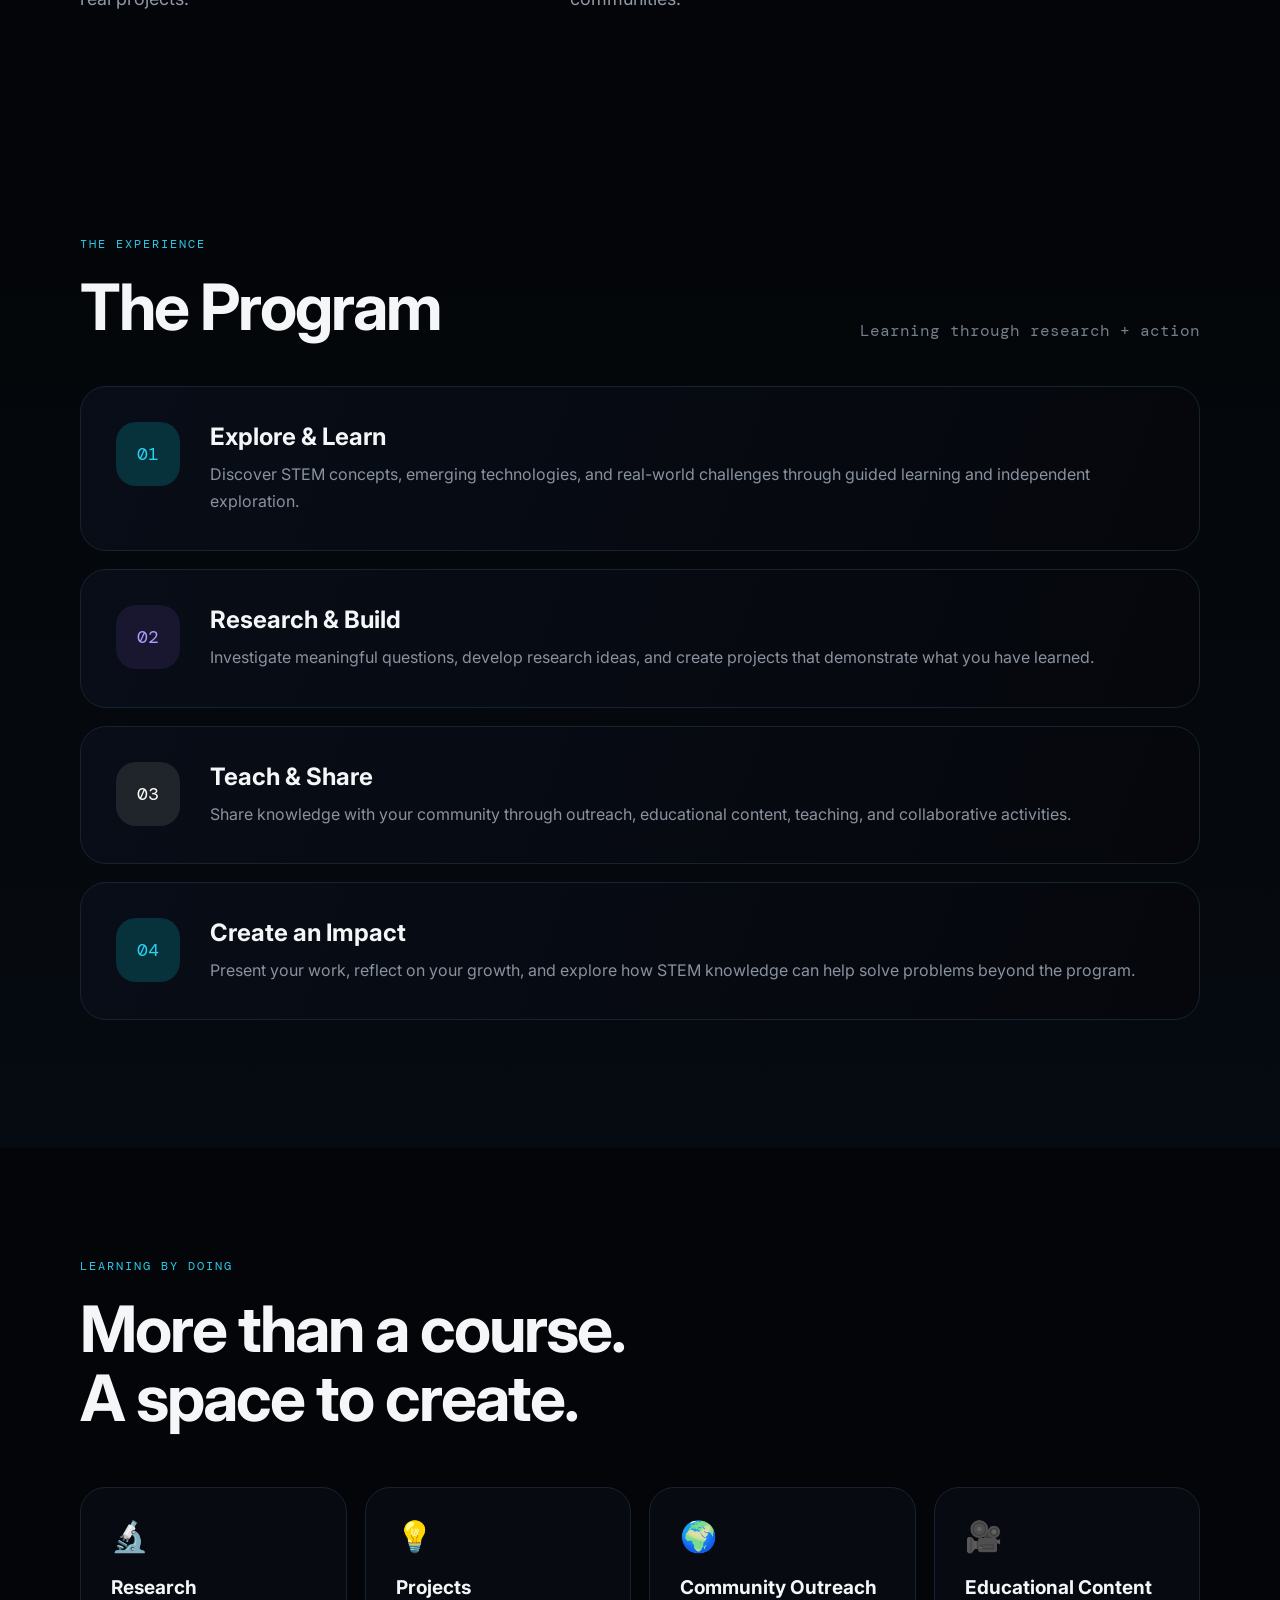
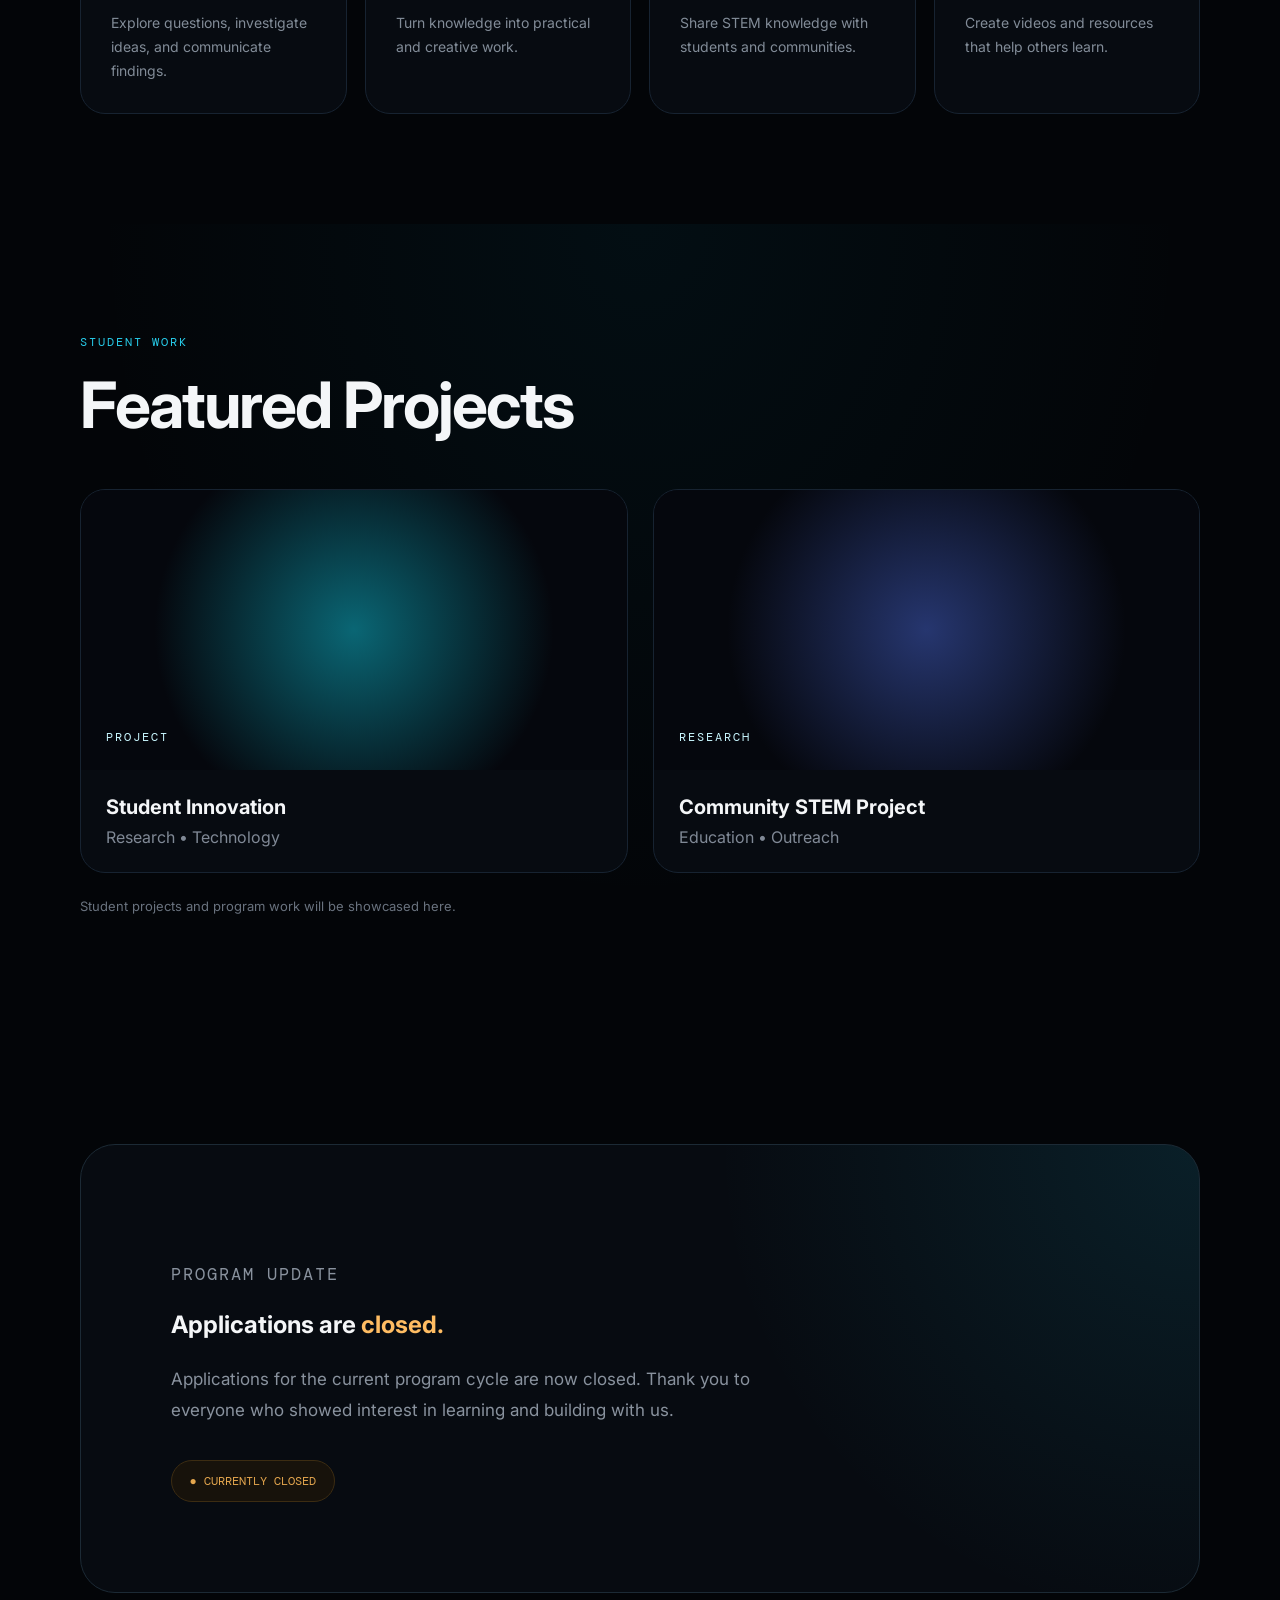
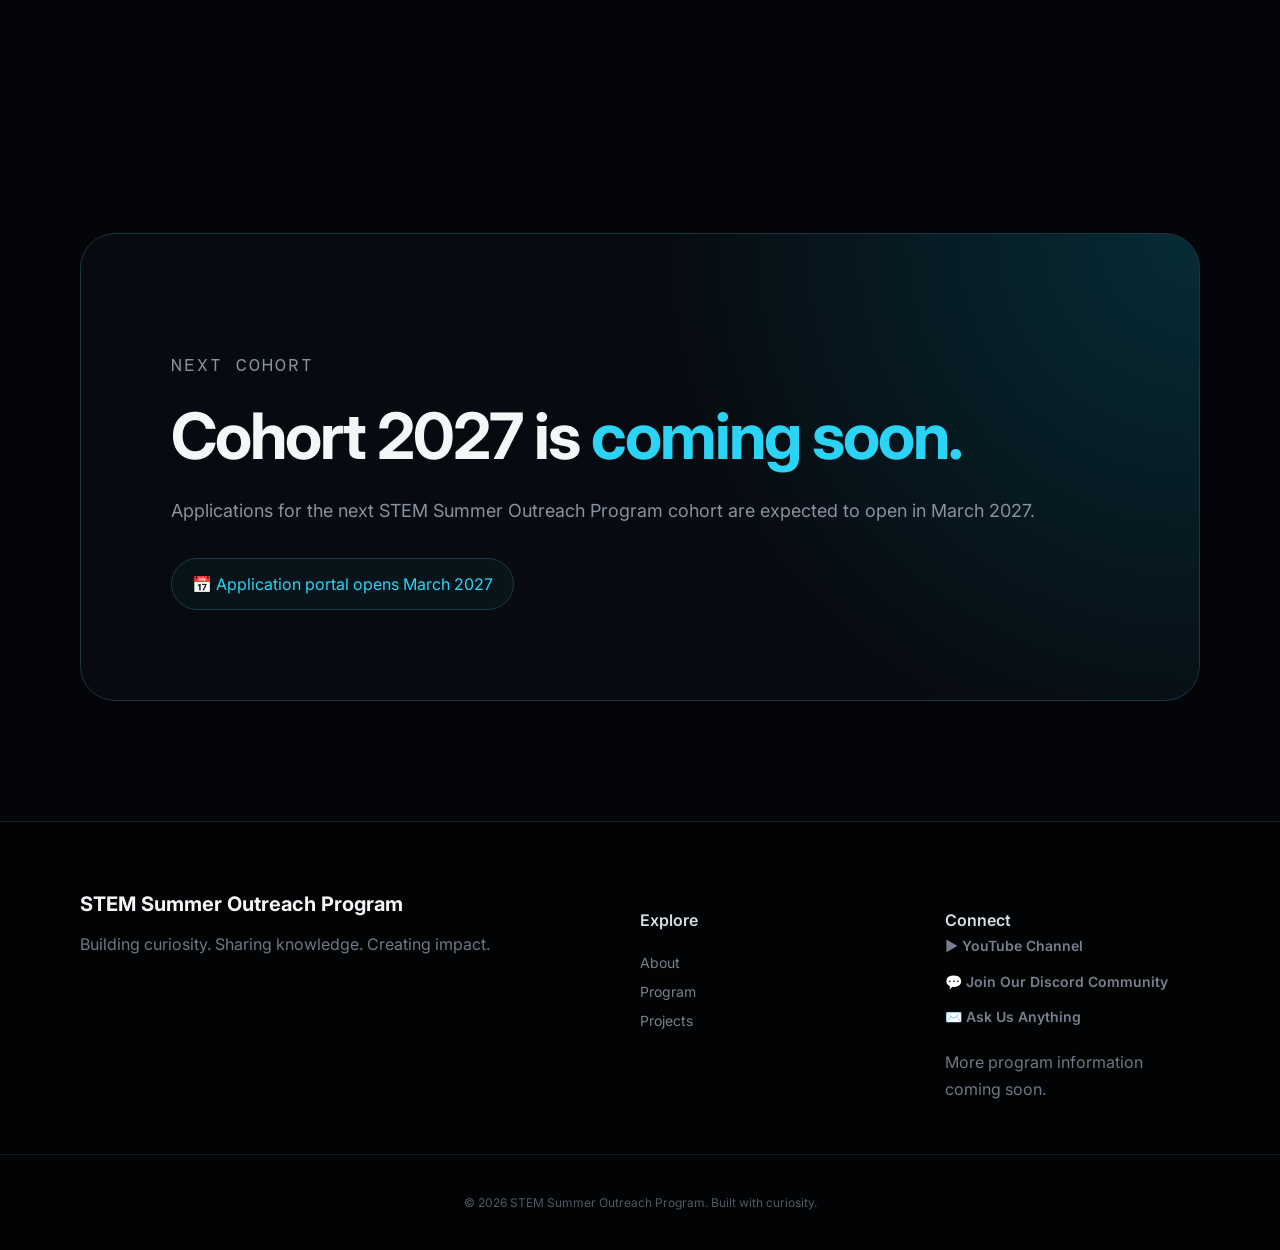
==== commit dc807115: "Add email link to Discord community section" ====
--- a/index.html
+++ b/index.html
@@ -802,7 +802,9 @@
 target="_blank">
 
     💬 Join Our Discord Community
-
+<a href="mailto:YOUR-EMAIL-HERE">
+    ✉️ Ask Us Anything
+    </a>
 </a>
             </p>
 
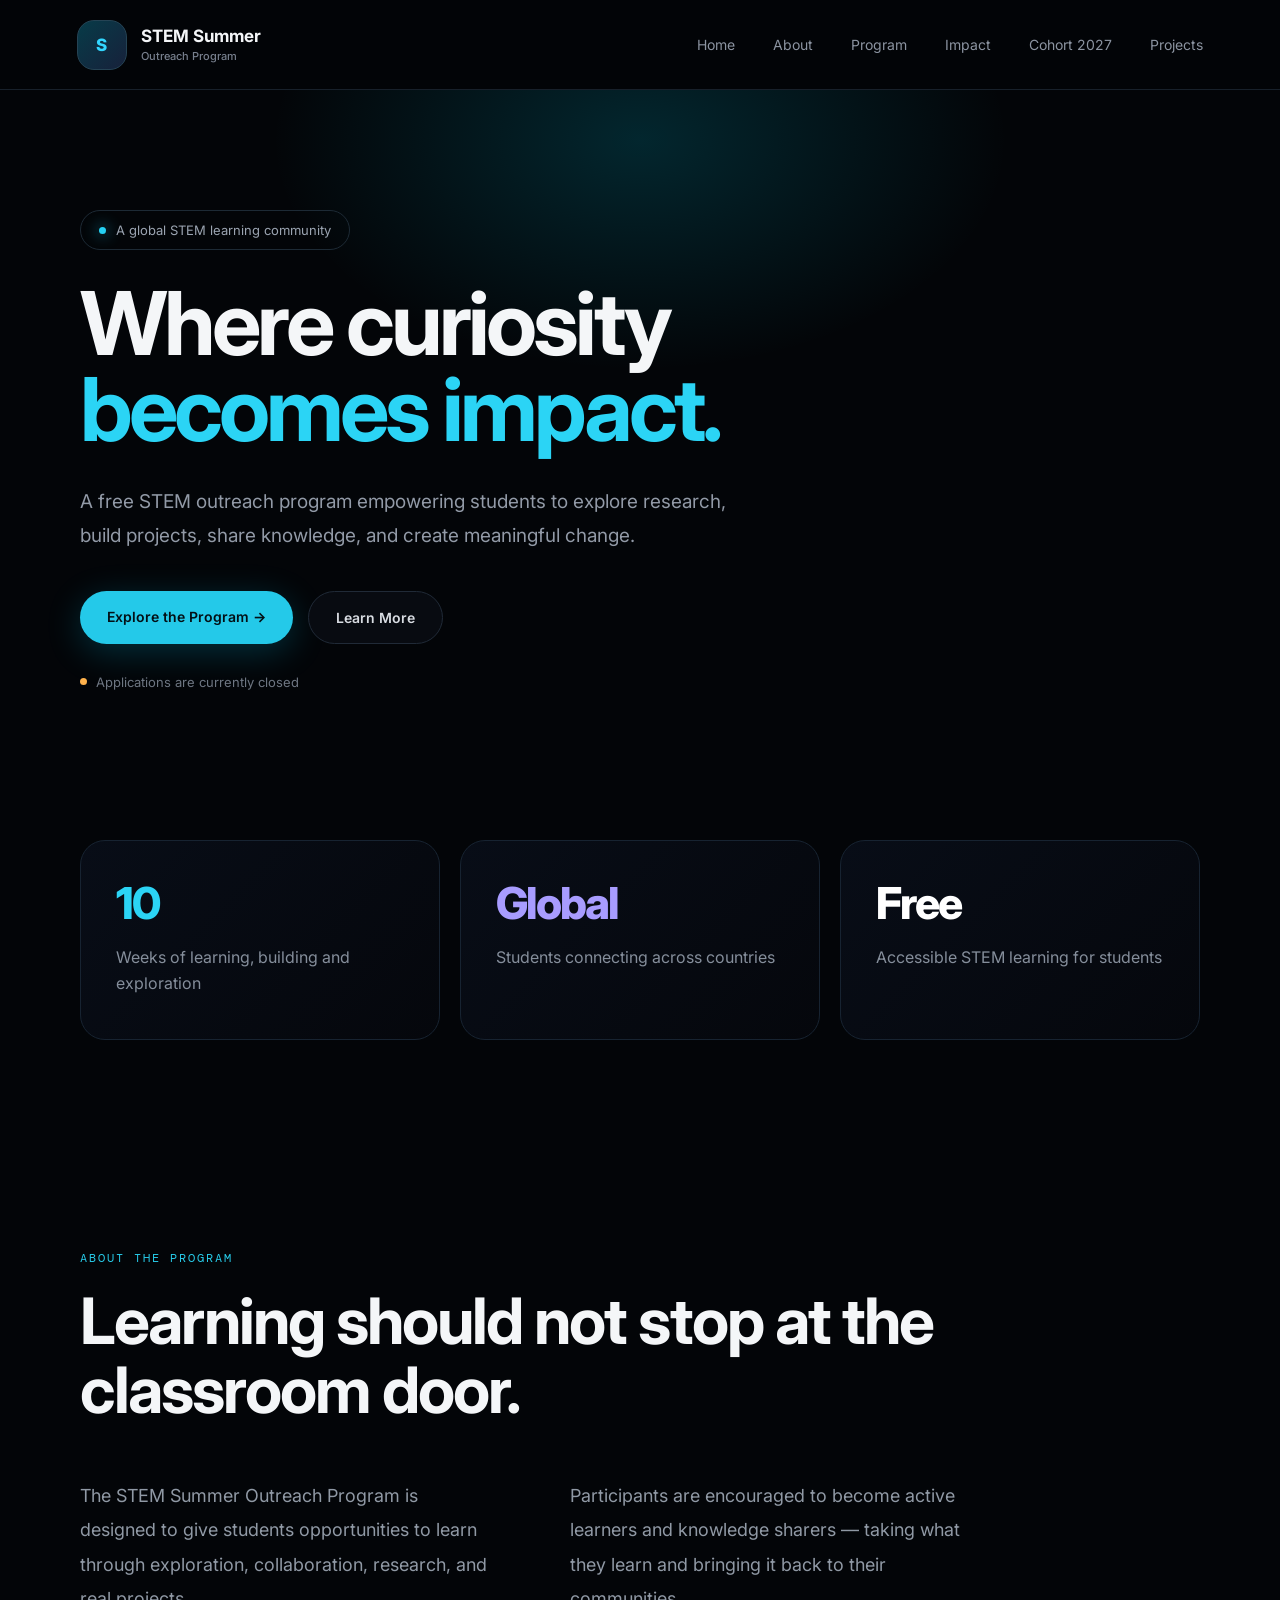
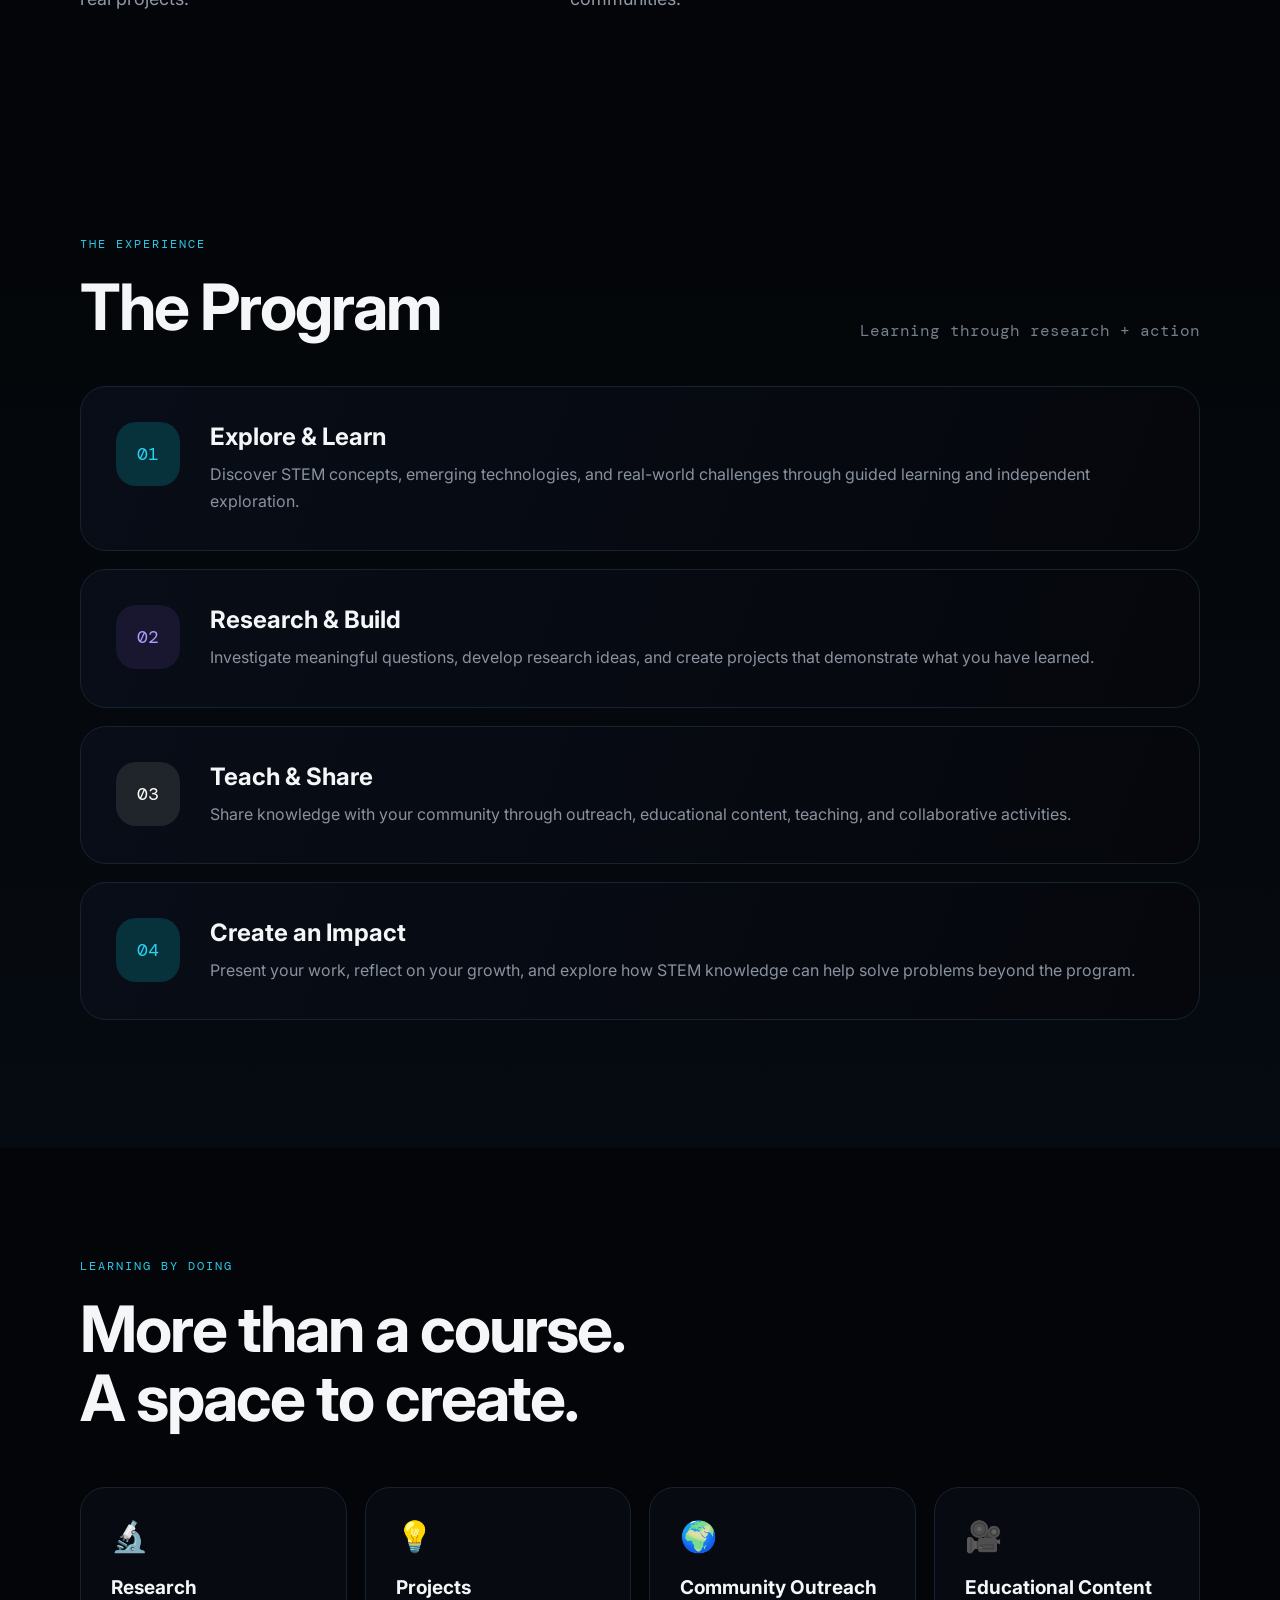
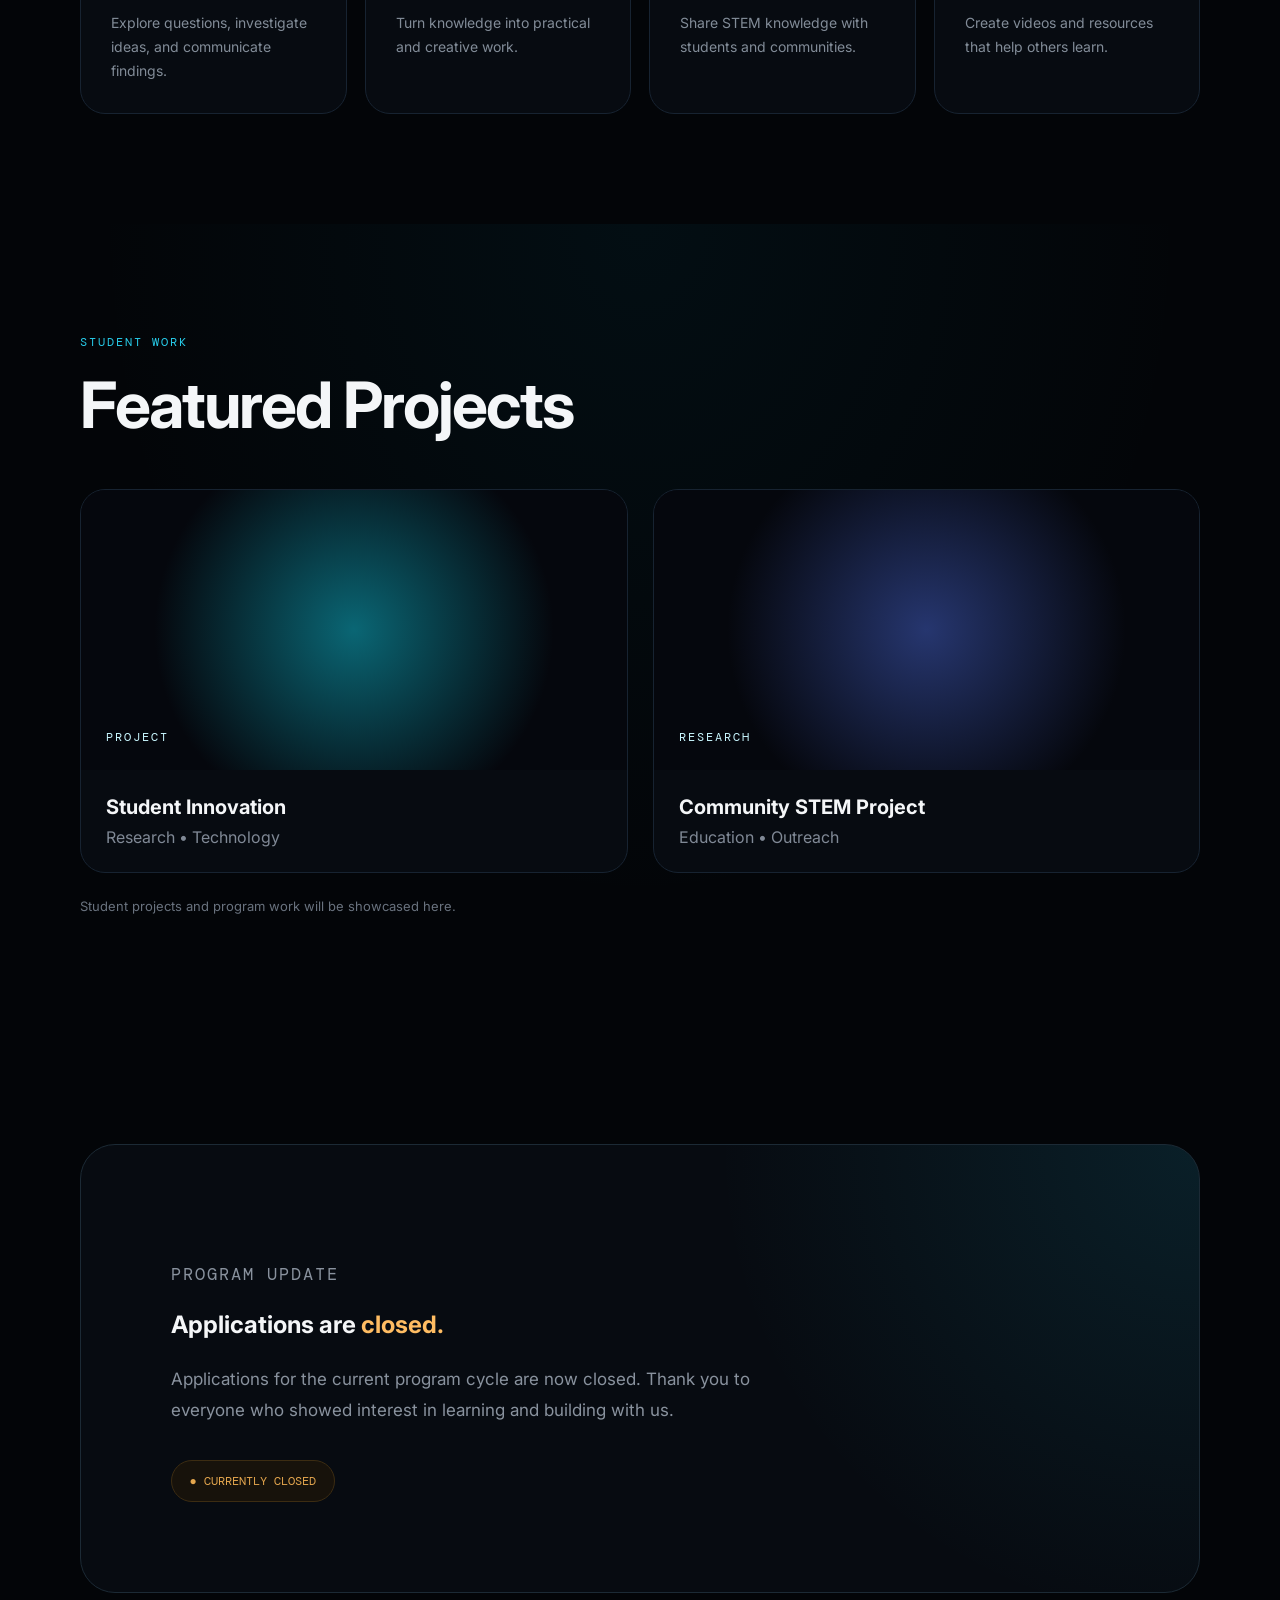
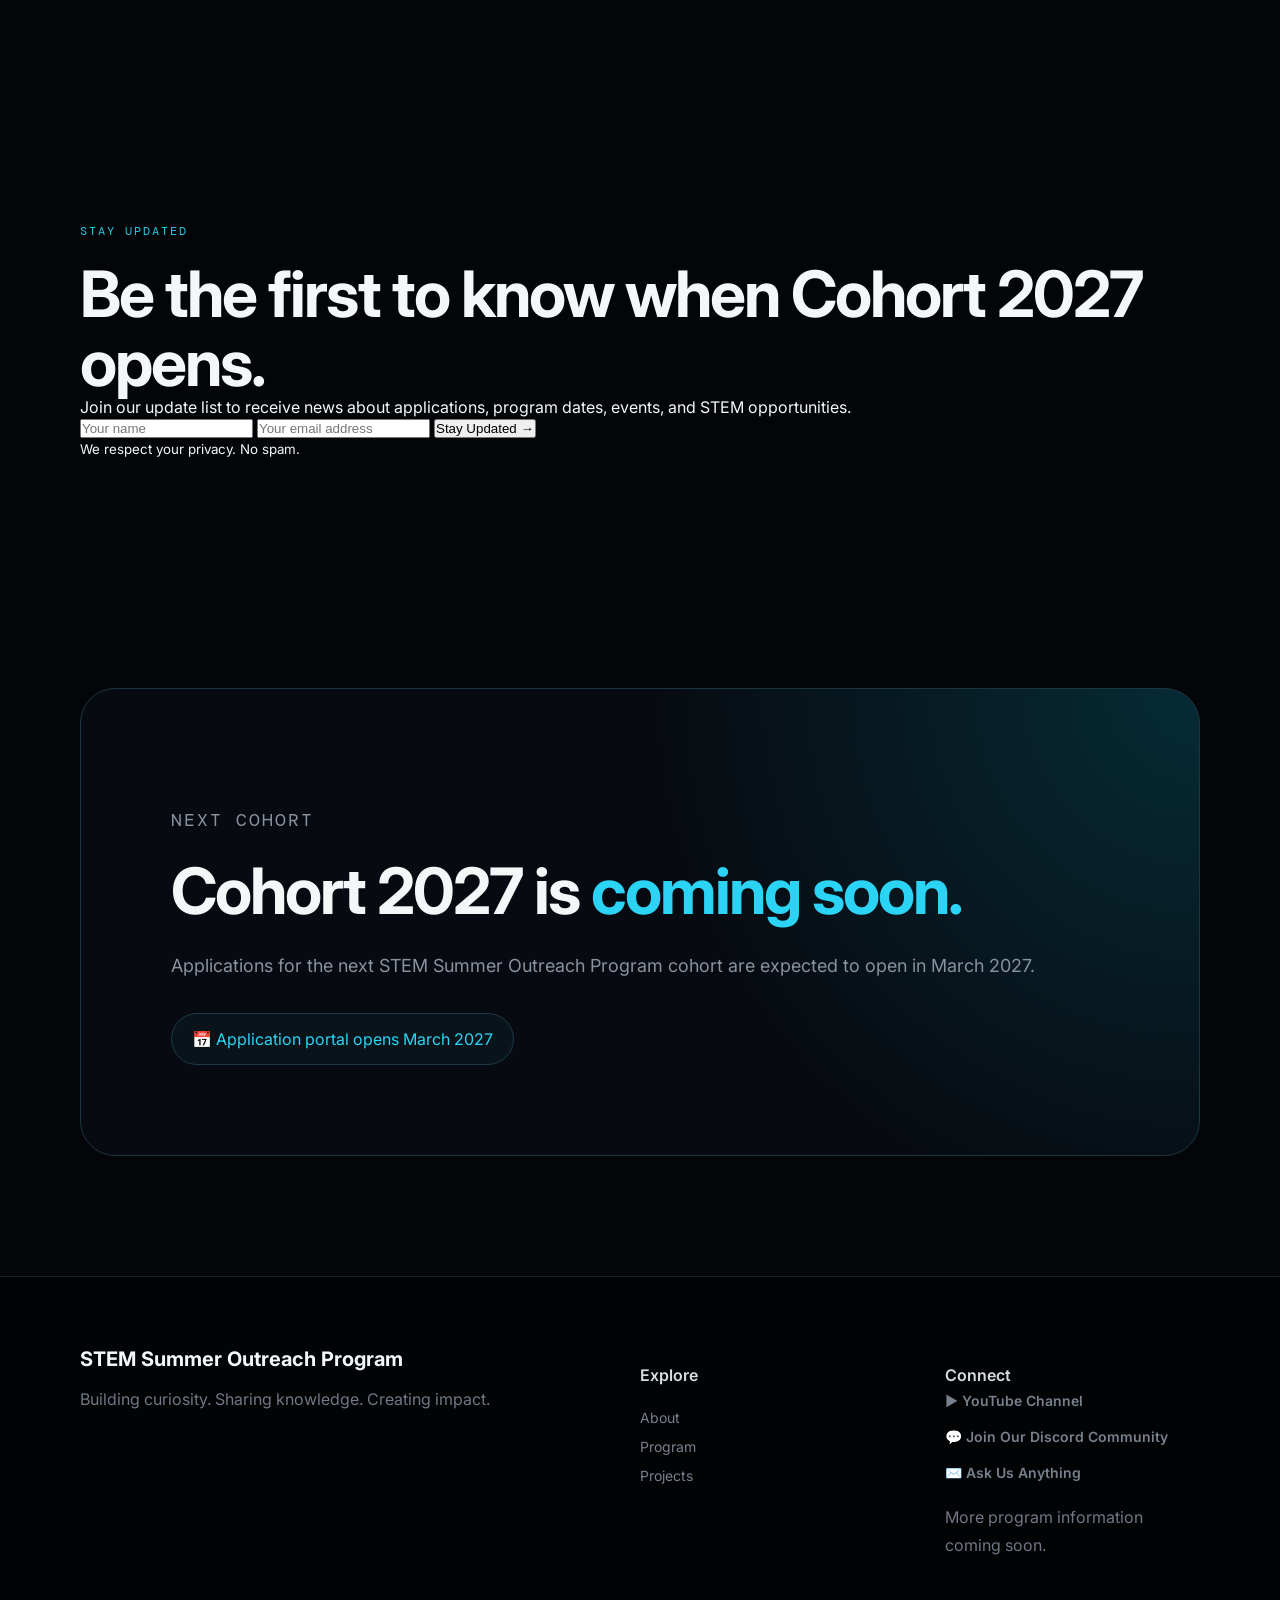
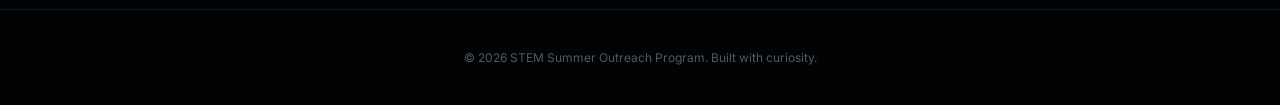
==== commit 40c86d6e: "Create subscription section for updates Added a subscription section for updates on Cohort 2027." ====
--- a/index.html
+++ b/index.html
@@ -686,6 +686,61 @@
                 ● CURRENTLY CLOSED
 
             </div>
+
+        </div>
+
+    </div>
+
+</section>
+    <!-- STAY UPDATED -->
+
+<section class="section subscribe-section" id="subscribe">
+
+    <div class="container">
+
+        <div class="subscribe-card">
+
+            <p class="eyebrow">
+                STAY UPDATED
+            </p>
+
+            <h2>
+                Be the first to know
+                when <span>Cohort 2027 opens.</span>
+            </h2>
+
+            <p>
+                Join our update list to receive news about
+                applications, program dates, events, and STEM
+                opportunities.
+            </p>
+
+            <form class="subscribe-form">
+
+                <input
+                    type="text"
+                    placeholder="Your name"
+                    required
+                >
+
+                <input
+                    type="email"
+                    placeholder="Your email address"
+                    required
+                >
+
+                <button
+                    type="submit"
+                    class="subscribe-button"
+                >
+                    Stay Updated →
+                </button>
+
+            </form>
+
+            <small>
+                We respect your privacy. No spam.
+            </small>
 
         </div>
 
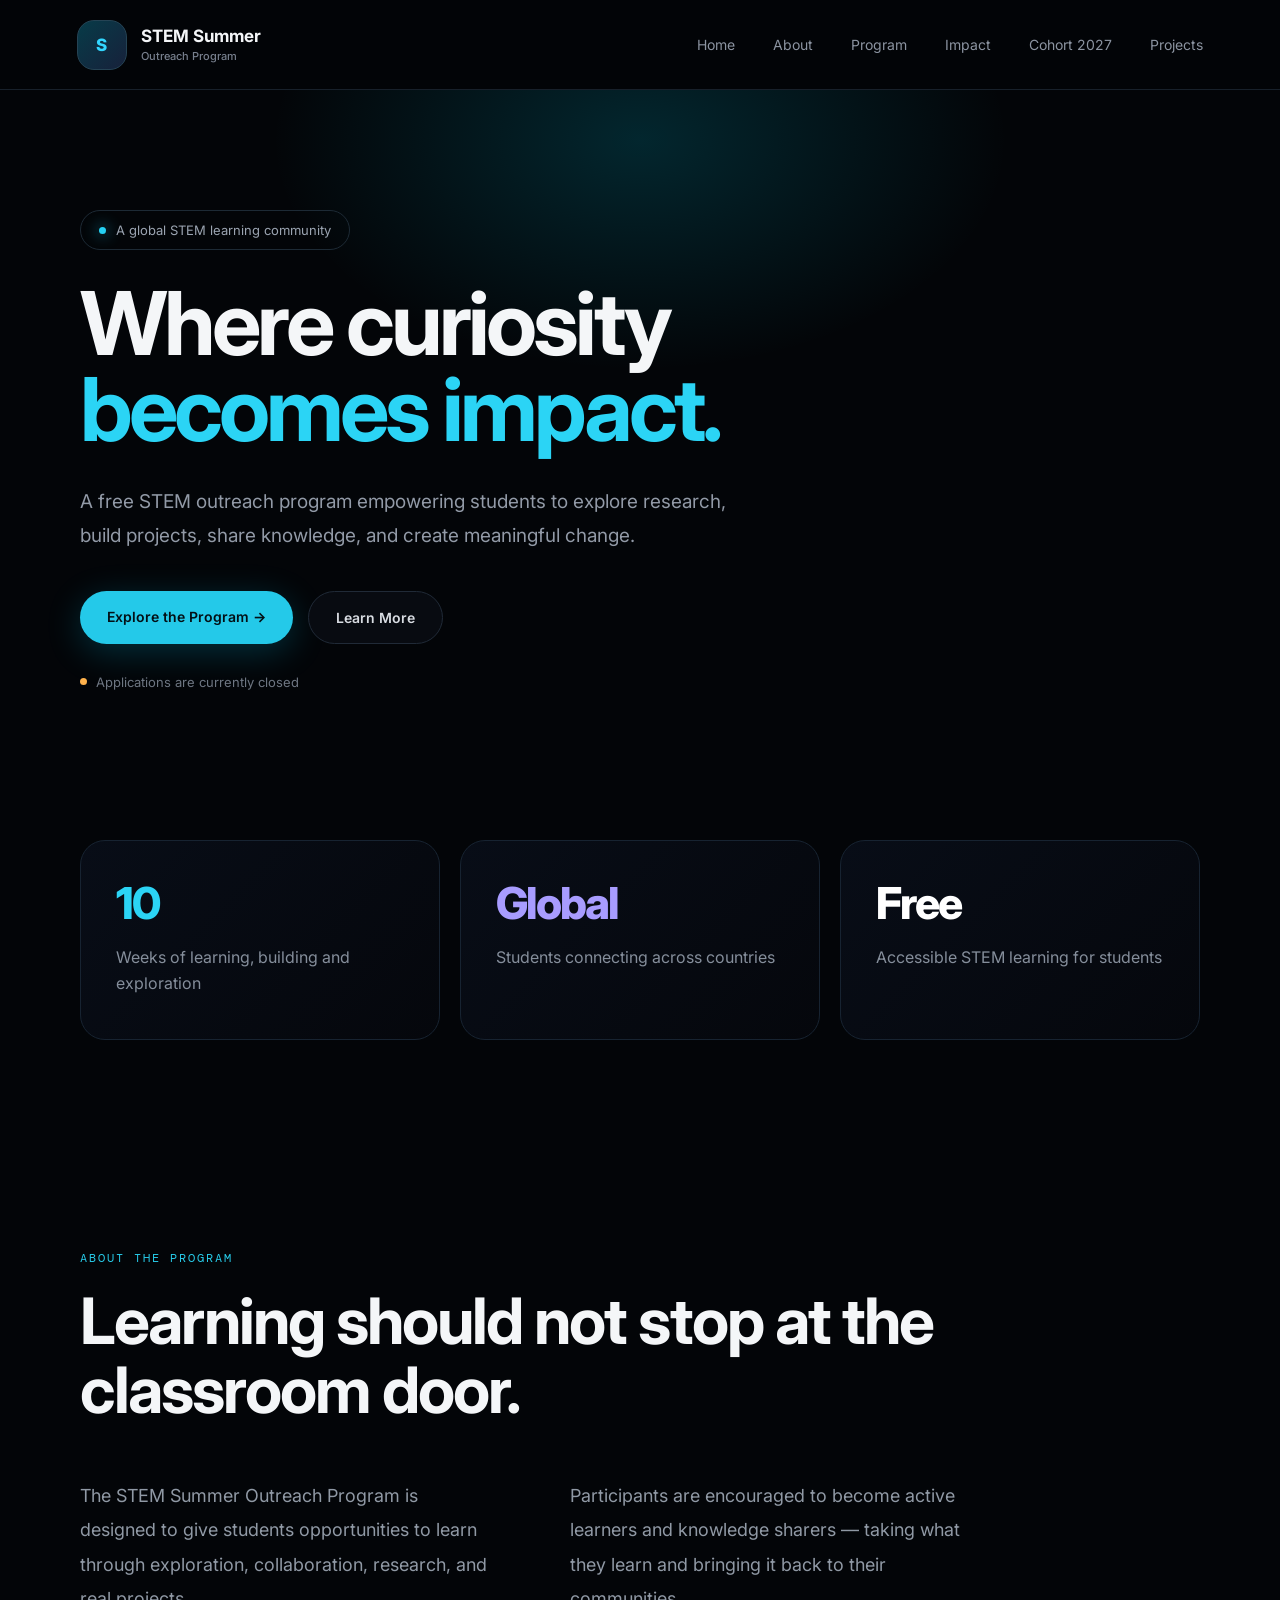
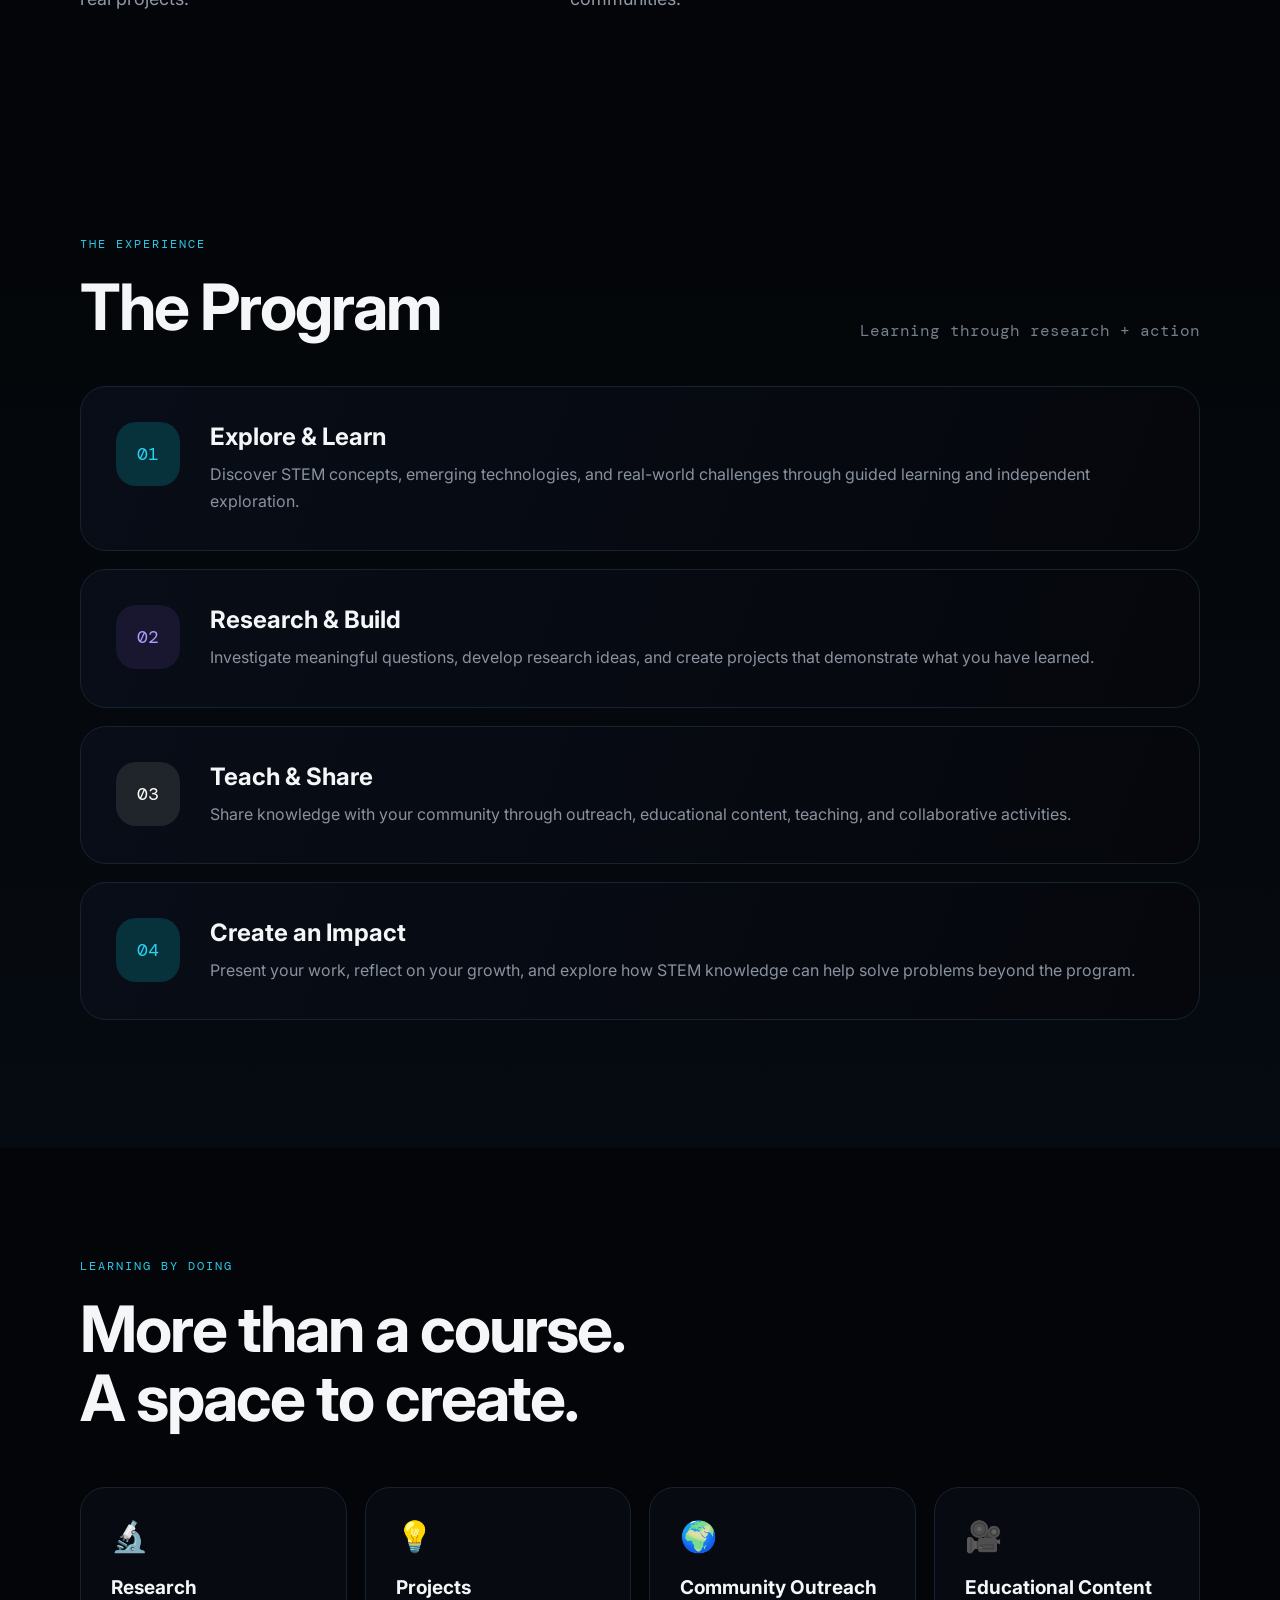
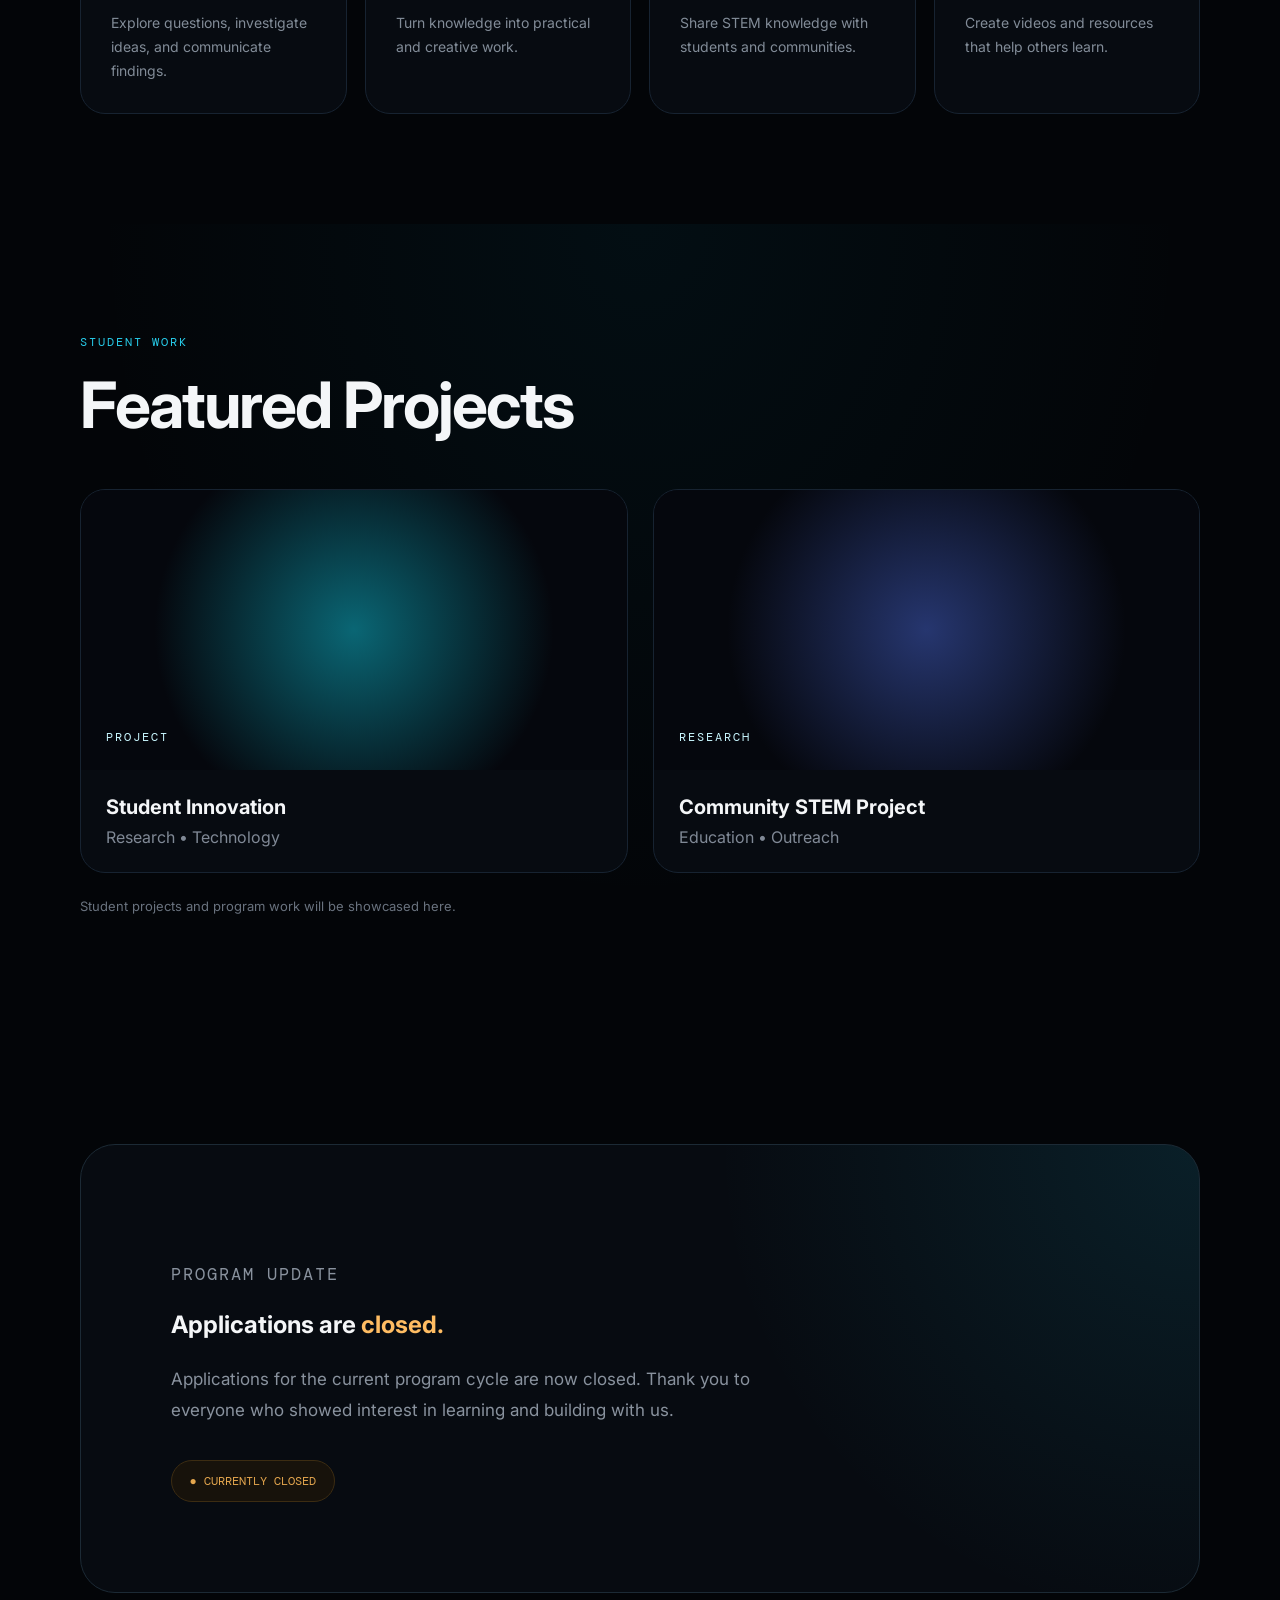
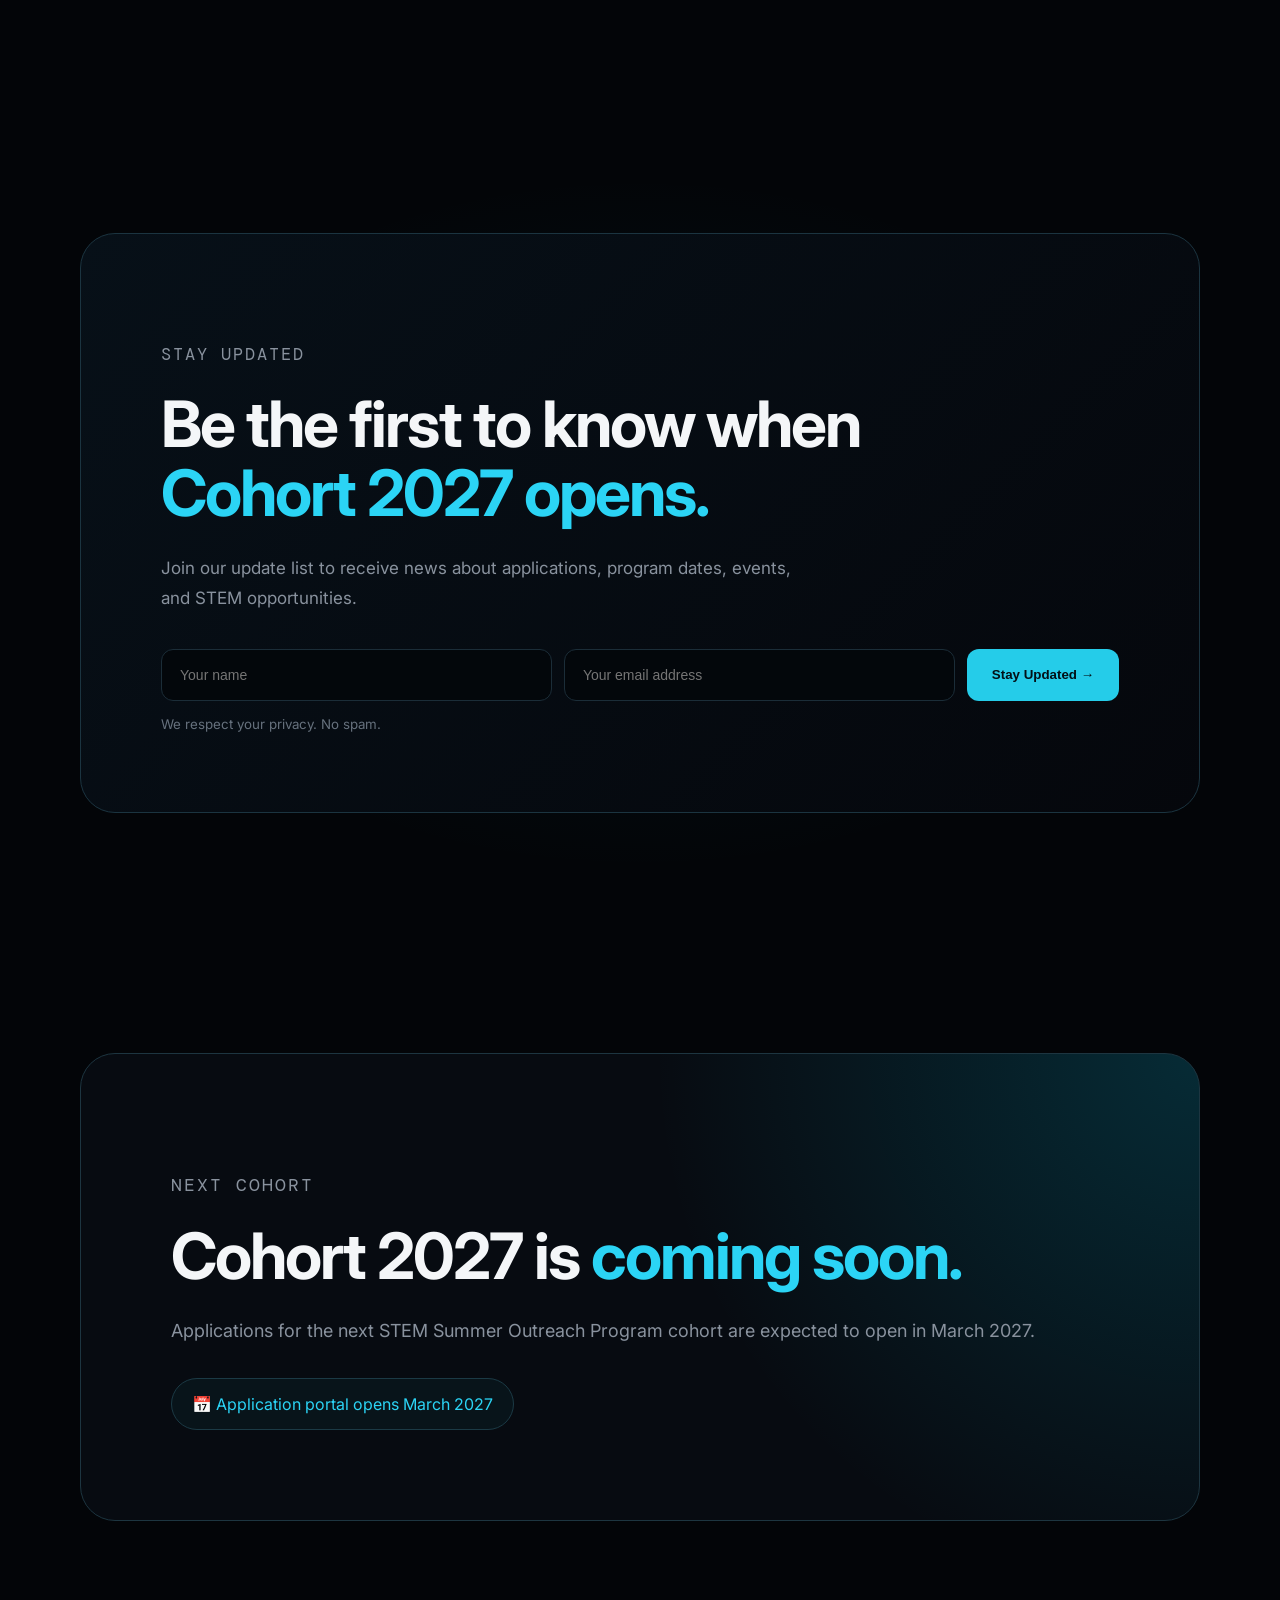
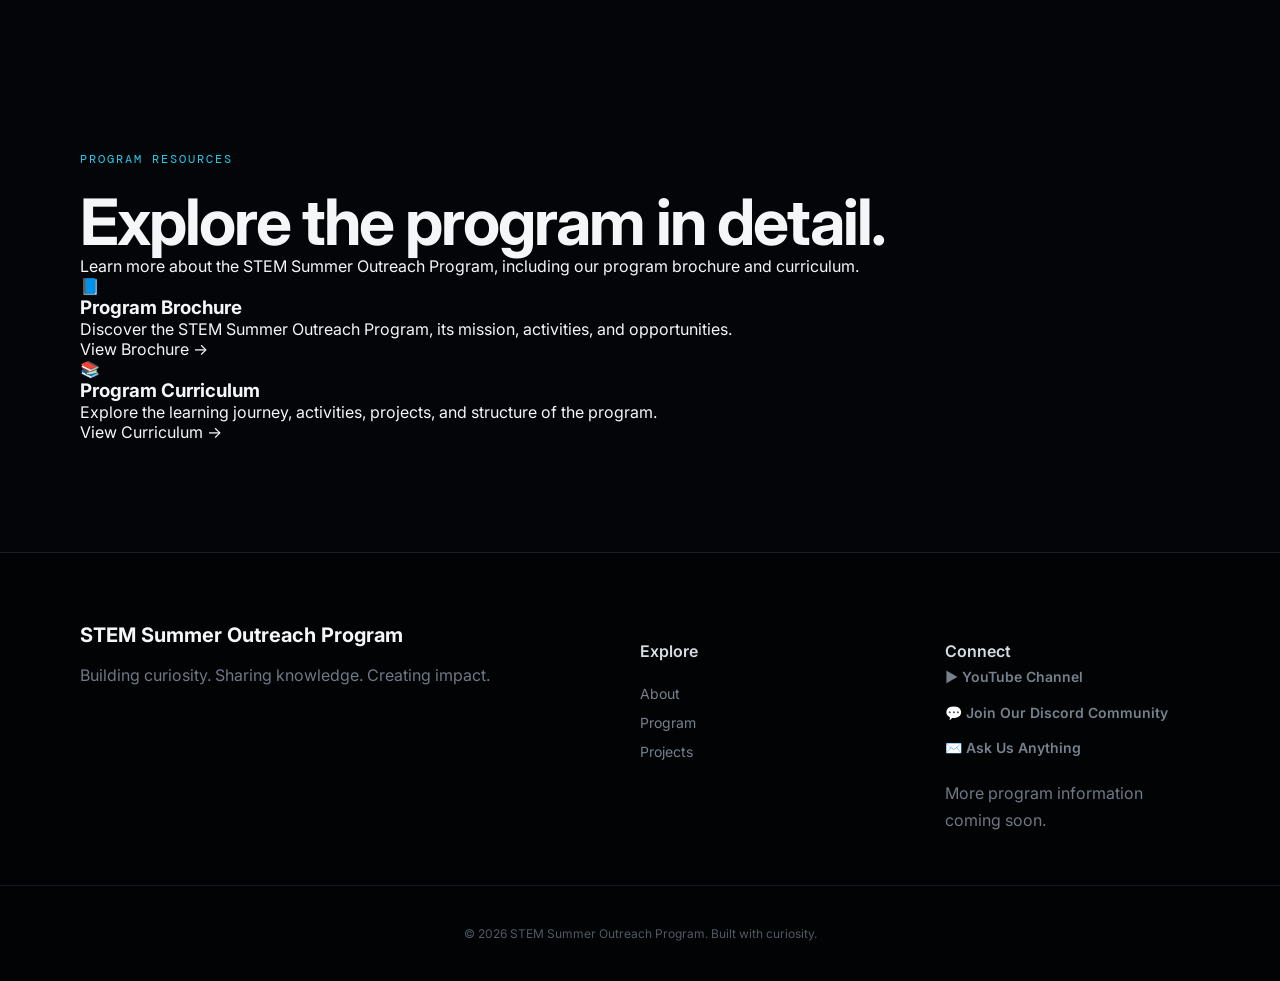
==== commit c995fd36: "Add program resources section to index.html" ====
--- a/index.html
+++ b/index.html
@@ -781,7 +781,85 @@
 
 </section>
 
-
+<!-- PROGRAM RESOURCES -->
+
+<section class="section resources-section" id="resources">
+
+    <div class="container">
+
+        <p class="eyebrow">
+            PROGRAM RESOURCES
+        </p>
+
+        <h2>
+            Explore the program
+            <span>in detail.</span>
+        </h2>
+
+        <p class="resources-intro">
+            Learn more about the STEM Summer Outreach Program,
+            including our program brochure and curriculum.
+        </p>
+
+
+        <div class="resources-grid">
+
+            <a class="resource-card"
+               href="https://docs.google.com/document/d/1UxCHzCDIuhm4jW9wxasypUffR0yV29Zeki_WIJ_GVIE/edit?usp=drivesdk"
+               target="_blank">
+
+                <div class="resource-icon">
+                    📘
+                </div>
+
+                <div>
+
+                    <h3>Program Brochure</h3>
+
+                    <p>
+                        Discover the STEM Summer Outreach Program,
+                        its mission, activities, and opportunities.
+                    </p>
+
+                    <span class="resource-link">
+                        View Brochure →
+                    </span>
+
+                </div>
+
+            </a>
+
+
+            <a class="resource-card"
+               href="https://docs.google.com/document/d/1CnS4Pvce7861NINNKM2UAo6HcCugi2HlXWl89kyCBKM/edit?usp=drivesdk"
+               target="_blank">
+
+                <div class="resource-icon">
+                    📚
+                </div>
+
+                <div>
+
+                    <h3>Program Curriculum</h3>
+
+                    <p>
+                        Explore the learning journey, activities,
+                        projects, and structure of the program.
+                    </p>
+
+                    <span class="resource-link">
+                        View Curriculum →
+                    </span>
+
+                </div>
+
+            </a>
+
+        </div>
+
+    </div>
+
+</section>
 <!-- FOOTER -->
 
 <footer>
--- a/static/style.css
+++ b/static/style.css
@@ -1229,3 +1229,155 @@
     color:#2bd4f5;
 
 }
+/* STAY UPDATED */
+
+.subscribe-section{
+
+    padding:120px 0;
+
+    background:
+    radial-gradient(
+        ellipse at center,
+        rgba(0,150,190,.08),
+        transparent 60%
+    );
+
+}
+
+
+.subscribe-card{
+
+    padding:clamp(40px,7vw,80px);
+
+    border-radius:35px;
+
+    background:
+    linear-gradient(
+        135deg,
+        #071018,
+        #05070c
+    );
+
+    border:1px solid #1b3440;
+
+}
+
+
+.subscribe-card h2{
+
+    max-width:750px;
+
+}
+
+
+.subscribe-card h2 span{
+
+    color:#2bd4f5;
+
+}
+
+
+.subscribe-card > p{
+
+    max-width:650px;
+
+    margin-top:25px;
+
+    color:#89929e;
+
+    font-size:17px;
+
+    line-height:1.8;
+
+}
+
+
+.subscribe-form{
+
+    display:grid;
+
+    grid-template-columns:
+    1fr 1fr auto;
+
+    gap:12px;
+
+    margin-top:35px;
+
+}
+
+
+.subscribe-form input{
+
+    background:#03070b;
+
+    border:1px solid #1b2d38;
+
+    border-radius:12px;
+
+    padding:17px 18px;
+
+    color:white;
+
+    font-size:14px;
+
+    outline:none;
+
+}
+
+
+.subscribe-form input:focus{
+
+    border-color:#2bd4f5;
+
+}
+
+
+.subscribe-button{
+
+    border:none;
+
+    border-radius:12px;
+
+    padding:0 25px;
+
+    background:#25cce9;
+
+    color:#031016;
+
+    font-weight:700;
+
+    cursor:pointer;
+
+}
+
+
+.subscribe-card small{
+
+    display:block;
+
+    margin-top:15px;
+
+    color:#66717d;
+
+}
+
+
+/* MOBILE SUBSCRIBE */
+
+@media(max-width:800px){
+
+    .subscribe-form{
+
+        grid-template-columns:
+        1fr;
+
+    }
+
+
+    .subscribe-button{
+
+        padding:17px;
+
+    }
+
+    }
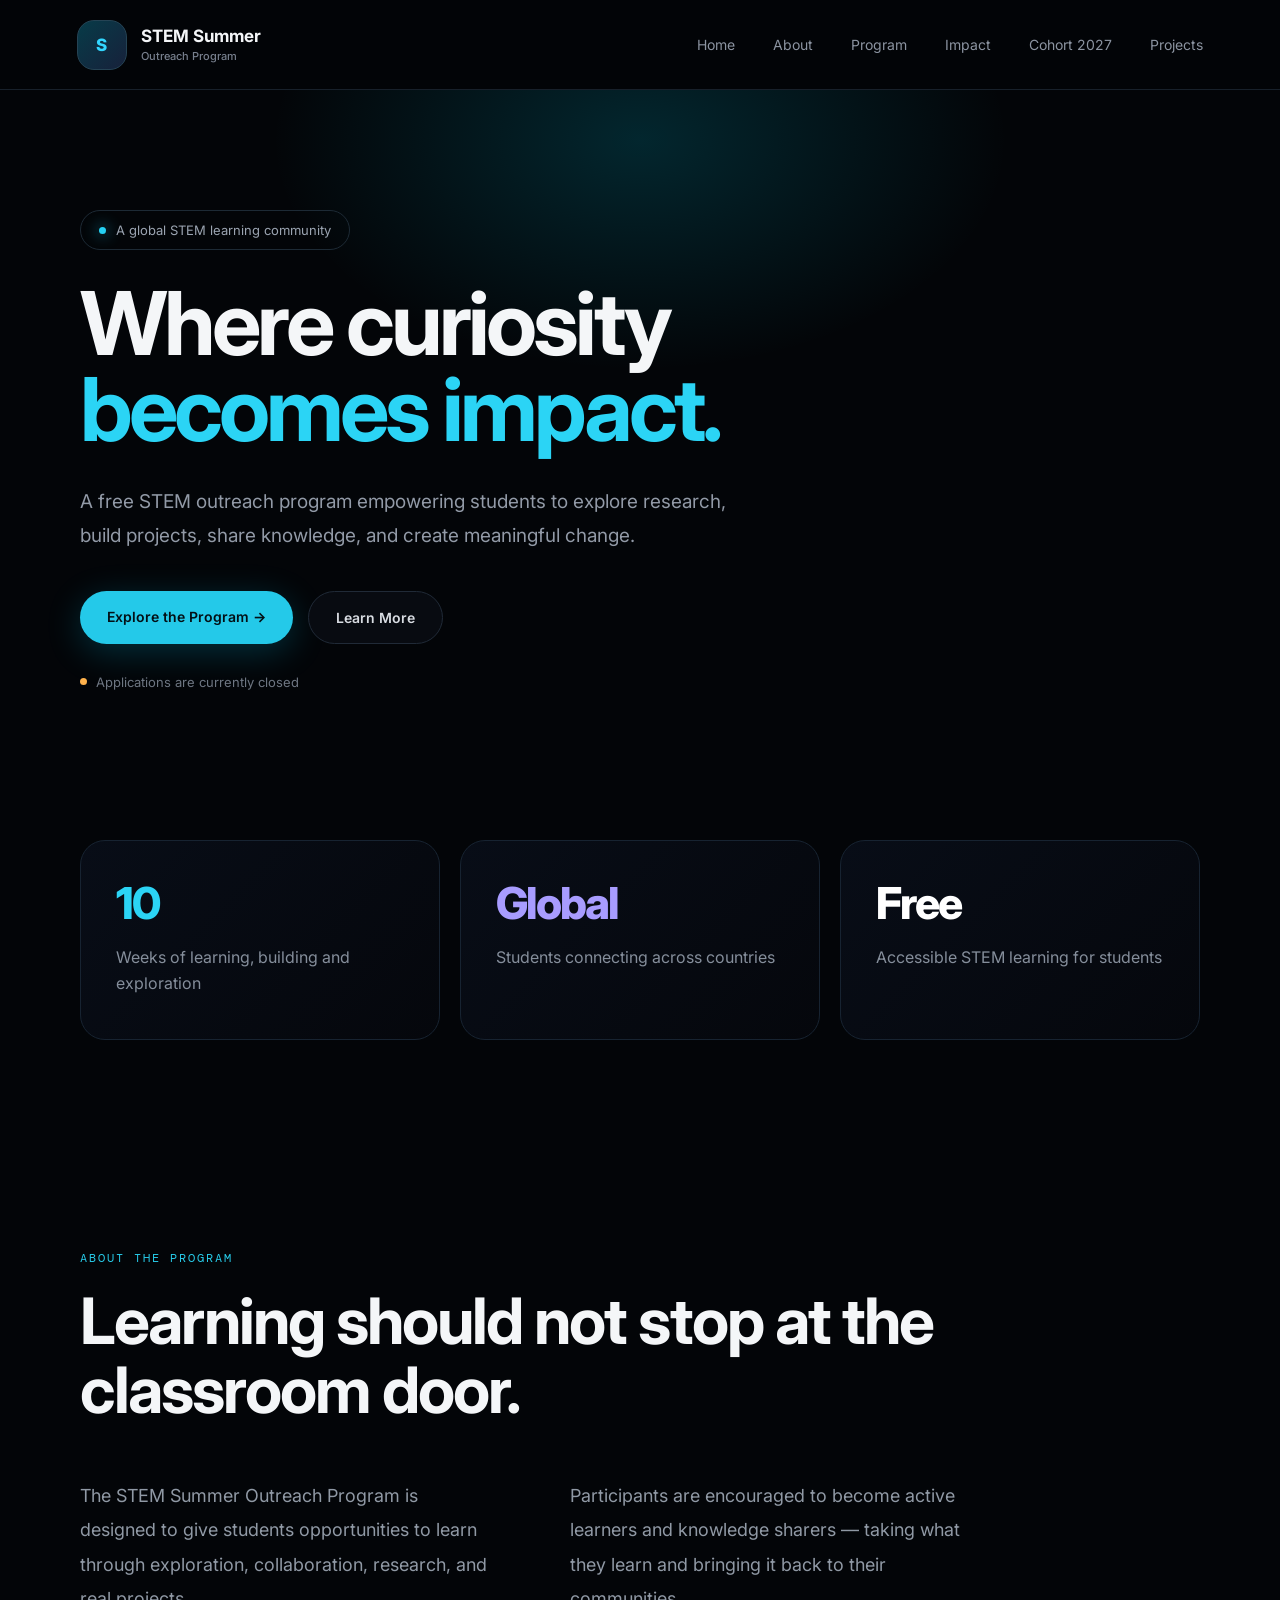
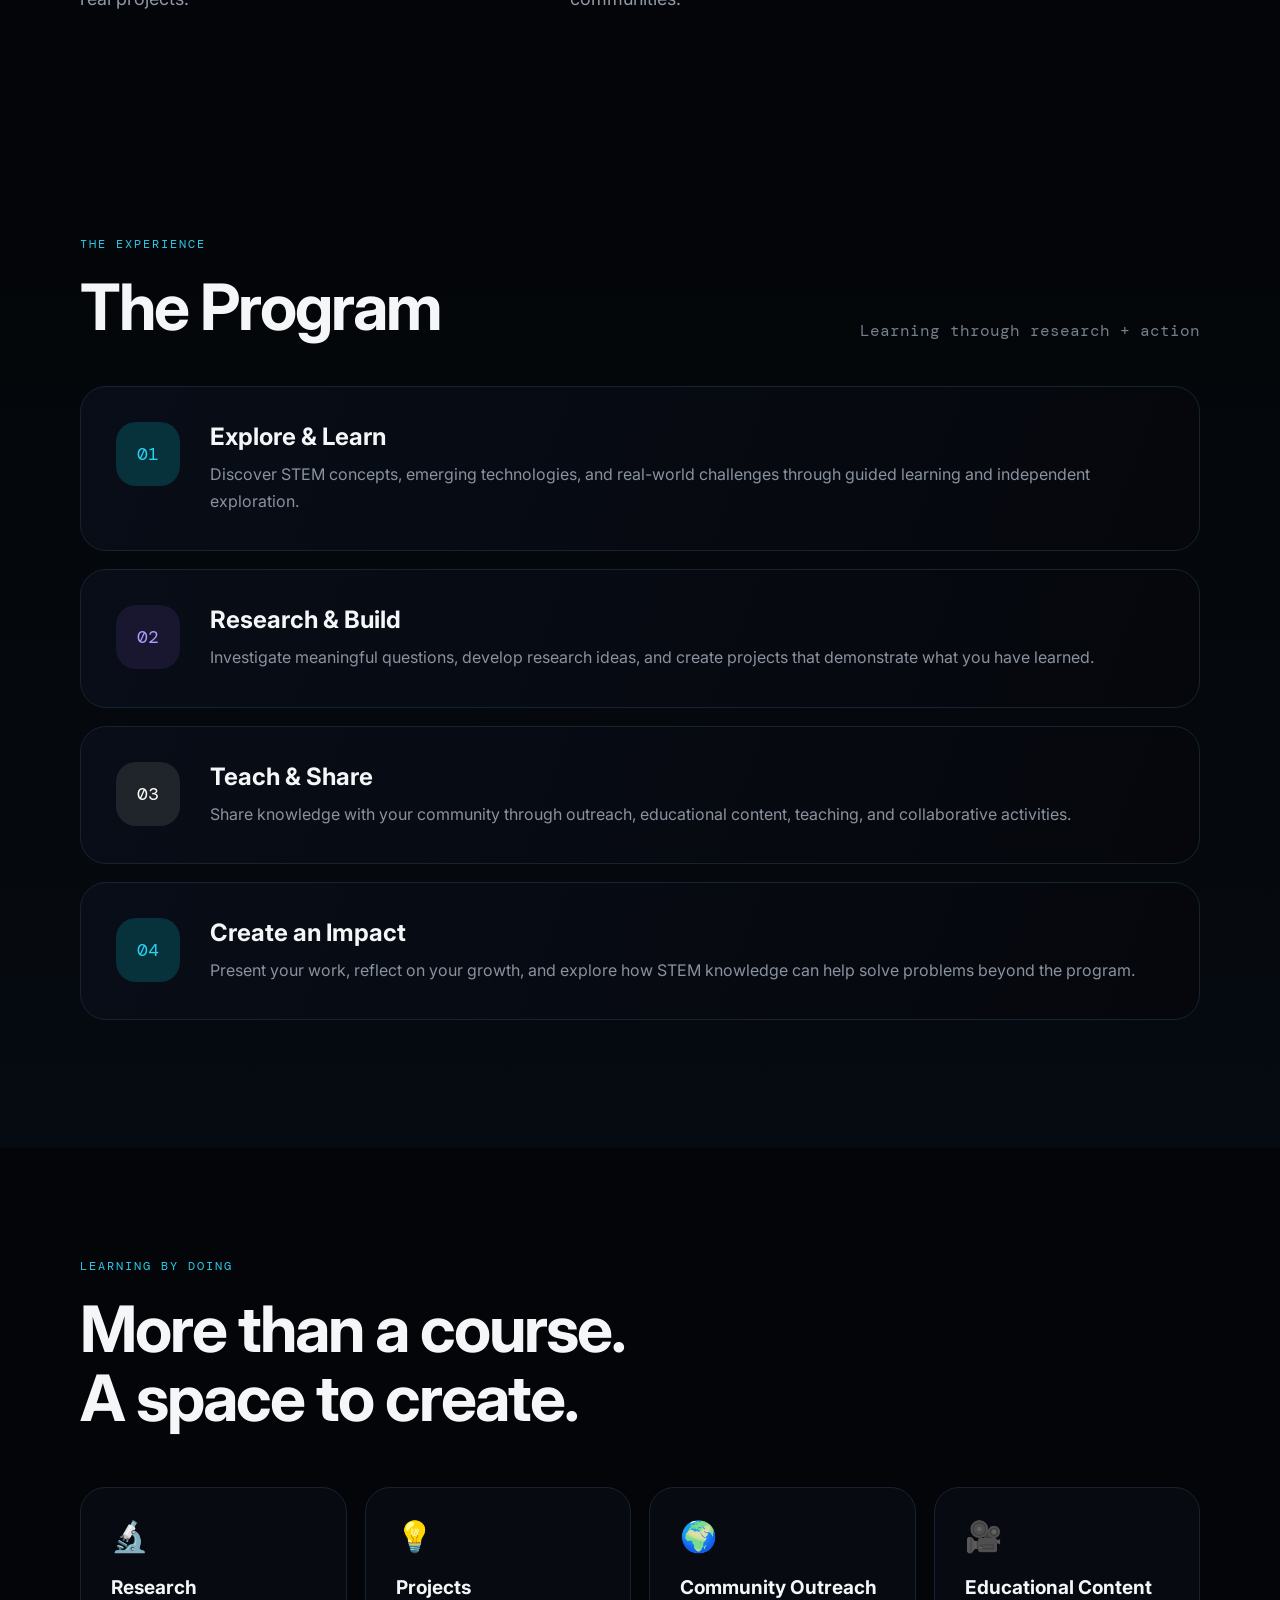
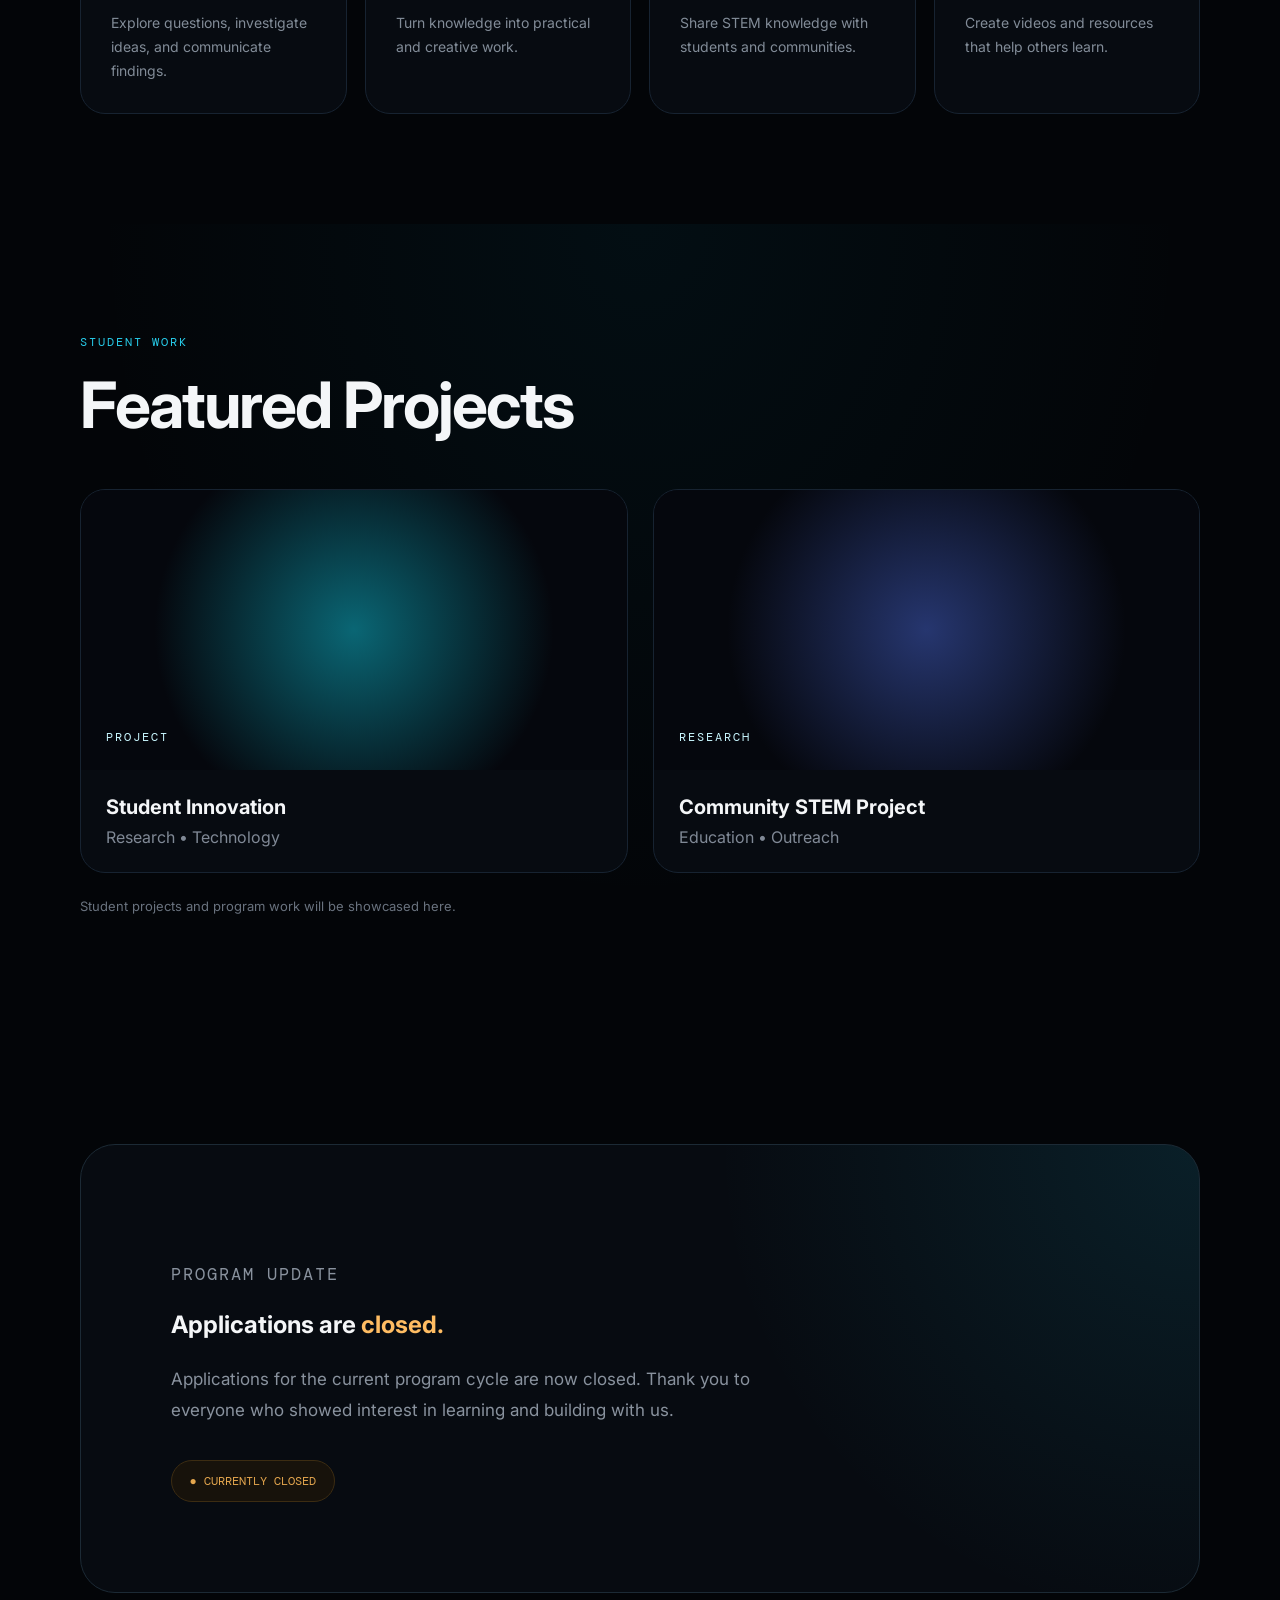
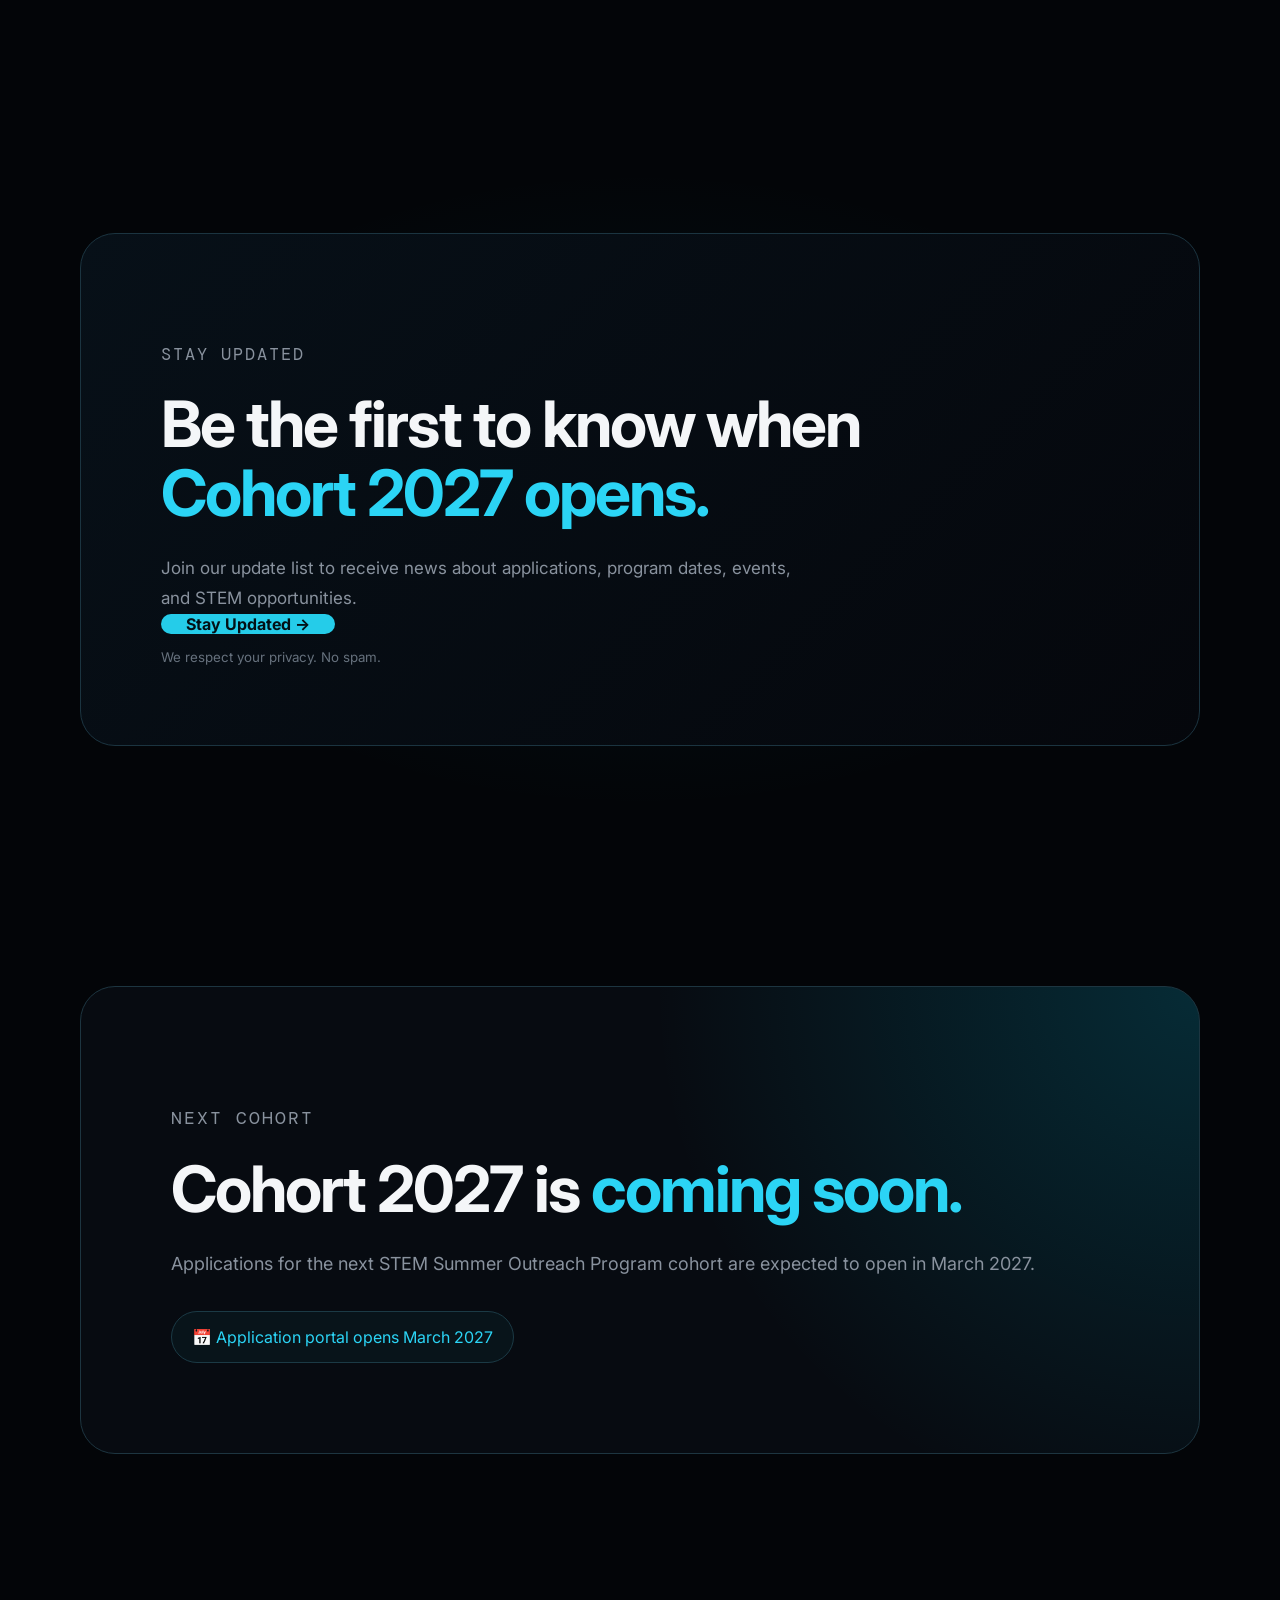
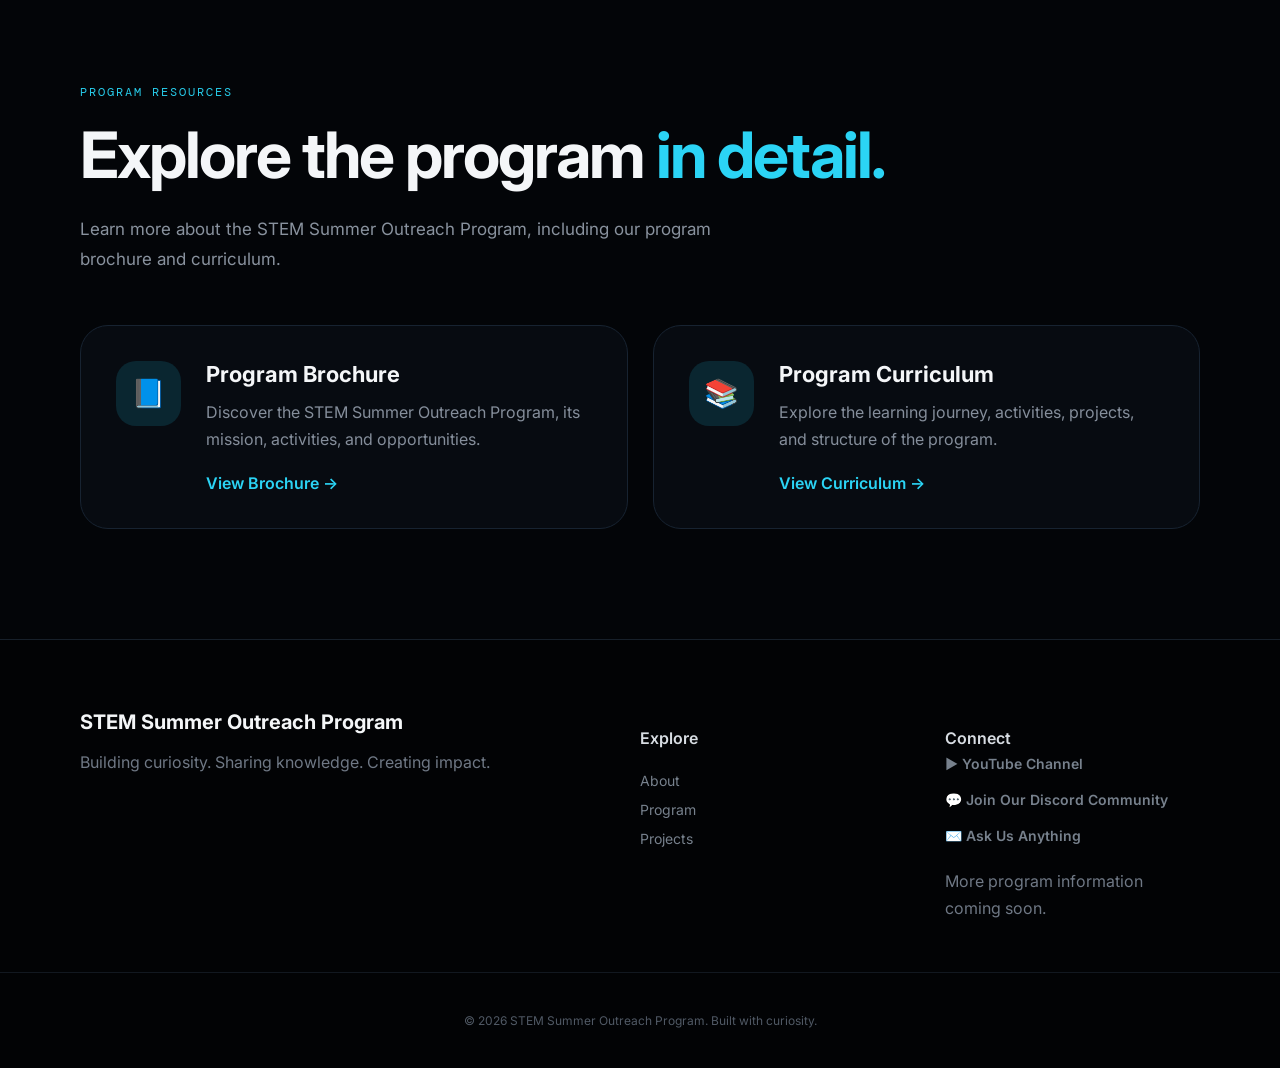
==== commit 1883a6ea: "Remove subscription form and add Google Forms link Replaced subscription form with a link to Google " ====
--- a/index.html
+++ b/index.html
@@ -715,28 +715,13 @@
                 opportunities.
             </p>
 
-            <form class="subscribe-form">
-
-                <input
-                    type="text"
-                    placeholder="Your name"
-                    required
-                >
-
-                <input
-                    type="email"
-                    placeholder="Your email address"
-                    required
-                >
-
-                <button
-                    type="submit"
-                    class="subscribe-button"
-                >
-                    Stay Updated →
-                </button>
-
-            </form>
+            <a
+    href="https://docs.google.com/forms/d/e/1FAIpQLSfIkxME5g6IFjExarURzNzN5xipTKULhcKzYeSUlQ-GoIxbpg/viewform?usp=publish-editor"
+    target="_blank"
+    class="subscribe-button google-form-button"
+>
+    Stay Updated →
+            </a>
 
             <small>
                 We respect your privacy. No spam.
--- a/static/style.css
+++ b/static/style.css
@@ -1381,3 +1381,149 @@
     }
 
     }
+/* PROGRAM RESOURCES */
+
+.resources-section{
+
+    padding:110px 0;
+
+}
+
+
+.resources-section h2 span{
+
+    color:#2bd4f5;
+
+}
+
+
+.resources-intro{
+
+    max-width:650px;
+
+    margin-top:25px;
+
+    color:#89929e;
+
+    font-size:17px;
+
+    line-height:1.8;
+
+}
+
+
+.resources-grid{
+
+    display:grid;
+
+    grid-template-columns:1fr 1fr;
+
+    gap:25px;
+
+    margin-top:50px;
+
+}
+
+
+.resource-card{
+
+    display:flex;
+
+    gap:25px;
+
+    padding:35px;
+
+    border-radius:28px;
+
+    background:#070b11;
+
+    border:1px solid #172331;
+
+    transition:.25s;
+
+}
+
+
+.resource-card:hover{
+
+    transform:translateY(-5px);
+
+    border-color:#2b5665;
+
+}
+
+
+.resource-icon{
+
+    width:65px;
+
+    height:65px;
+
+    flex-shrink:0;
+
+    display:grid;
+
+    place-items:center;
+
+    border-radius:20px;
+
+    background:#0a2630;
+
+    font-size:28px;
+
+}
+
+
+.resource-card h3{
+
+    font-size:22px;
+
+}
+
+
+.resource-card p{
+
+    margin-top:12px;
+
+    color:#858e9b;
+
+    line-height:1.7;
+
+}
+
+
+.resource-link{
+
+    display:inline-block;
+
+    margin-top:20px;
+
+    color:#2bd4f5;
+
+    font-weight:600;
+
+}
+
+
+@media(max-width:800px){
+
+    .resources-grid{
+
+        grid-template-columns:1fr;
+
+    }
+
+}
+
+
+@media(max-width:500px){
+
+    .resource-card{
+
+        flex-direction:column;
+
+        padding:28px;
+
+    }
+
+    }
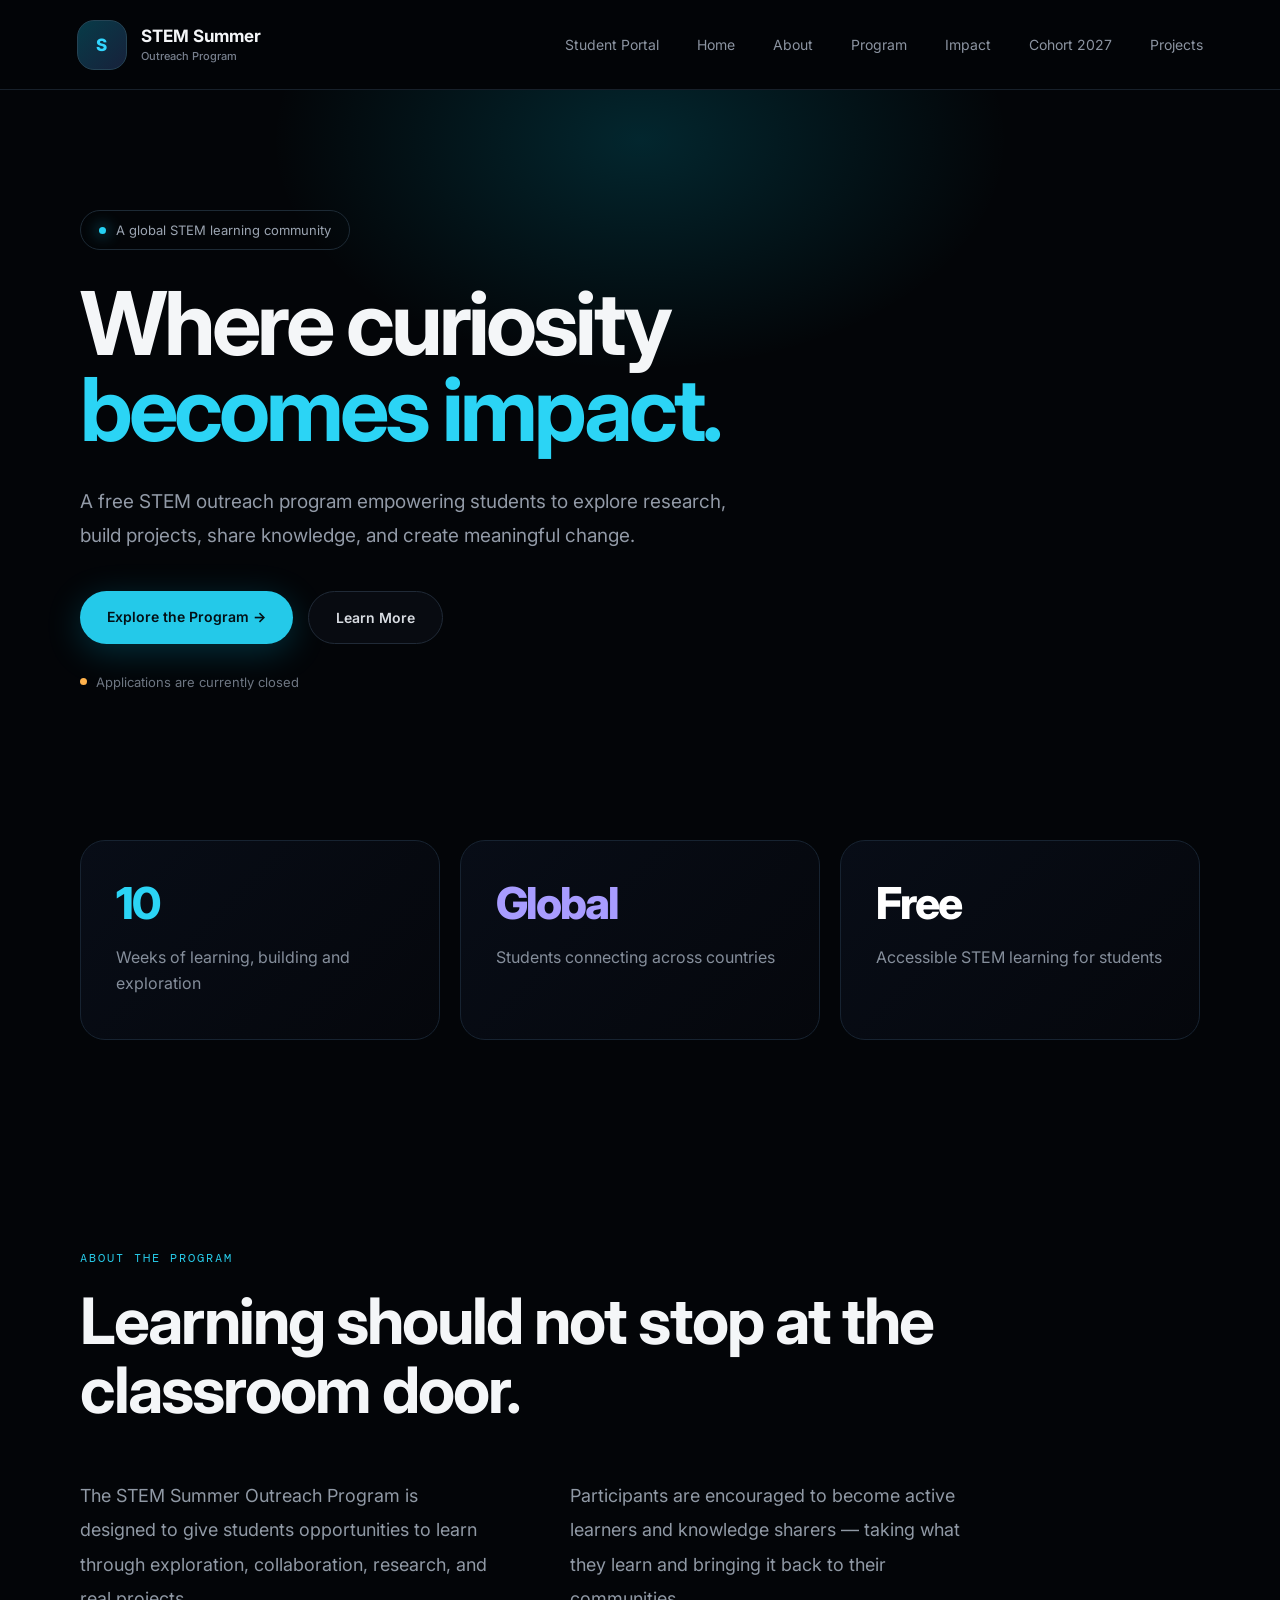
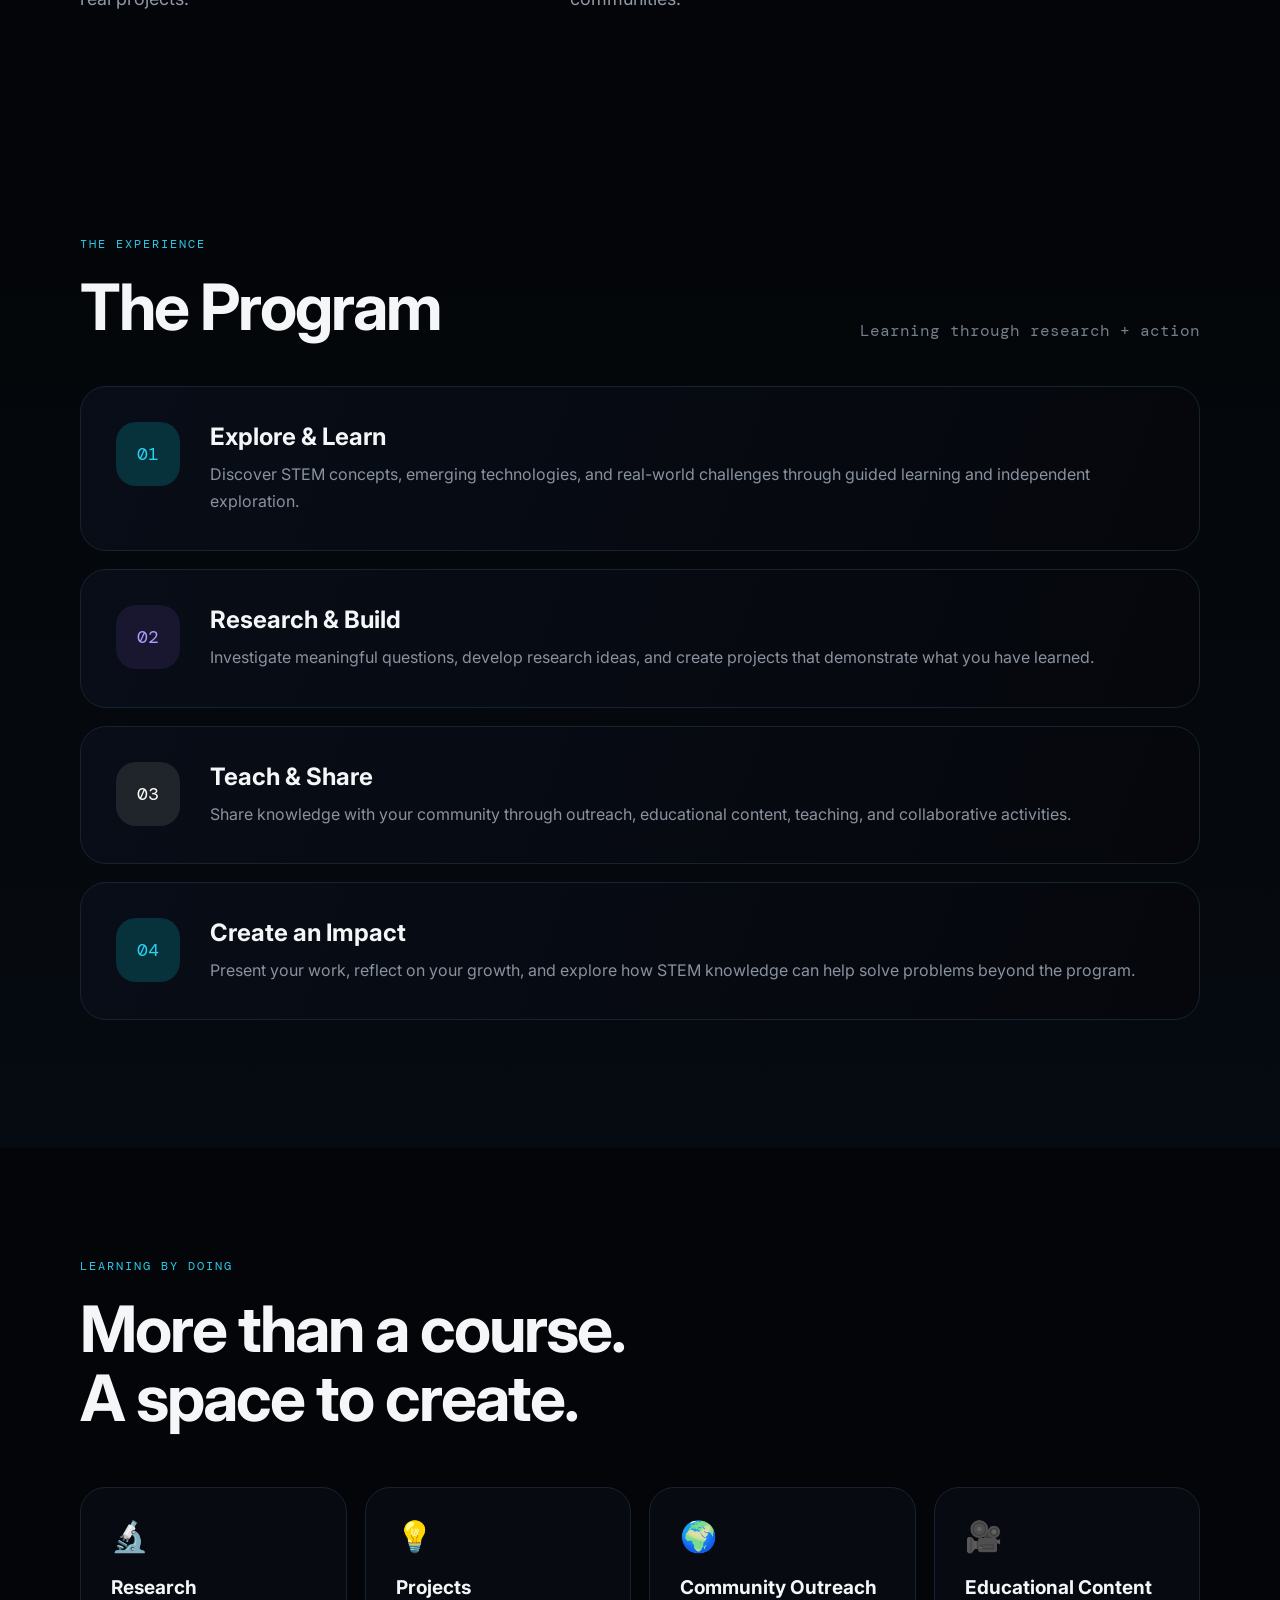
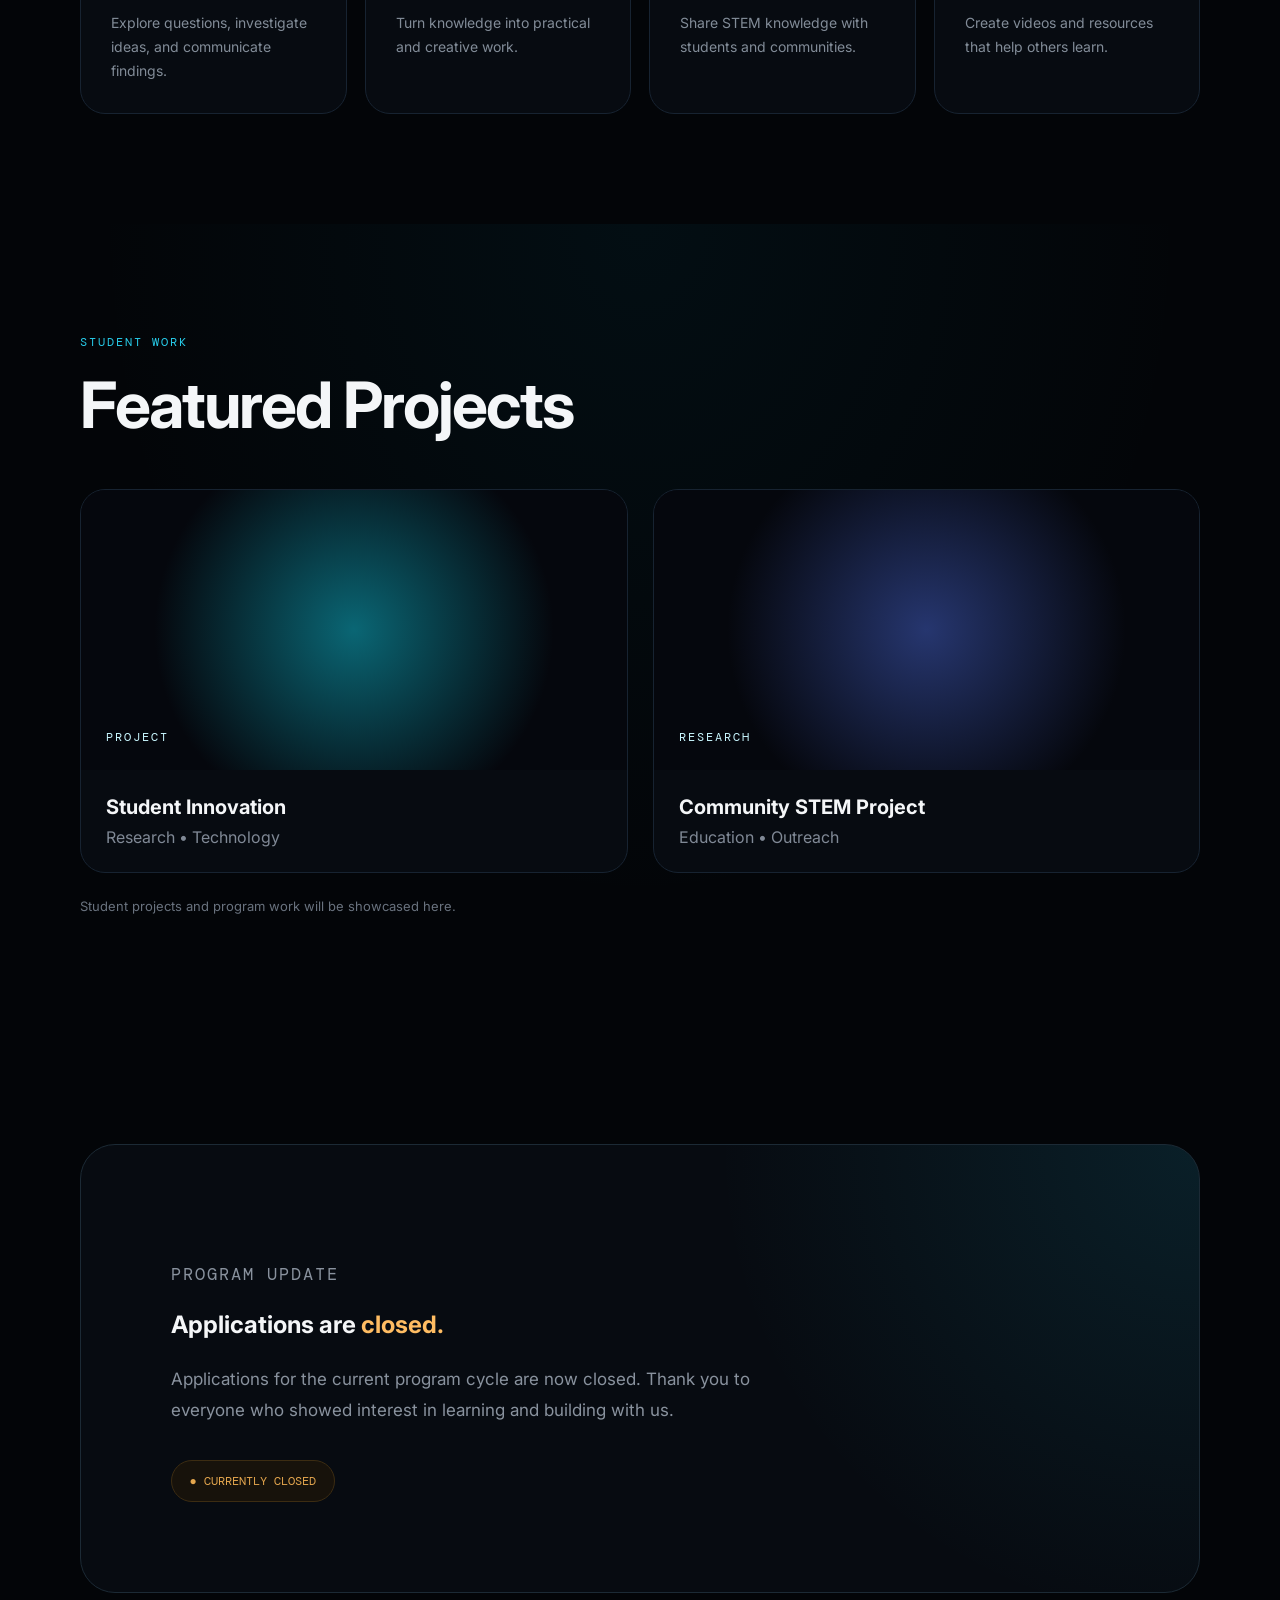
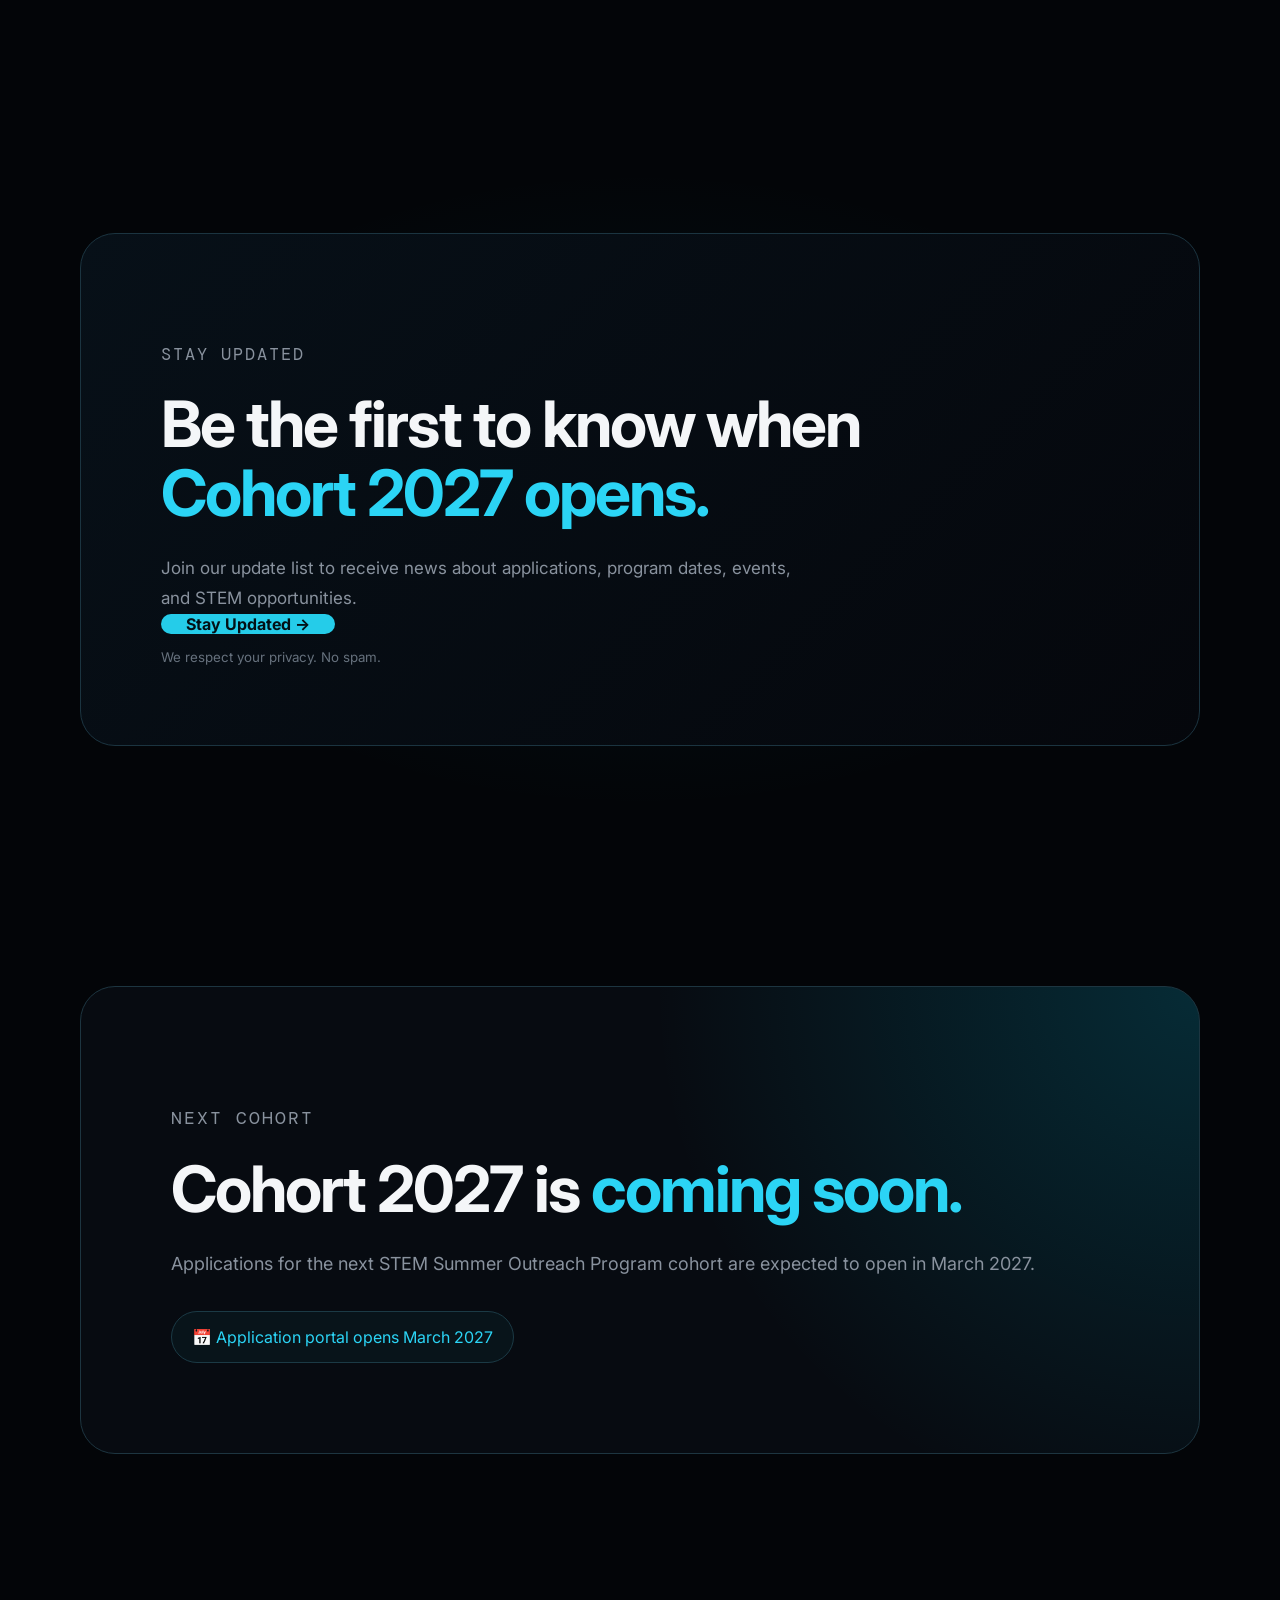
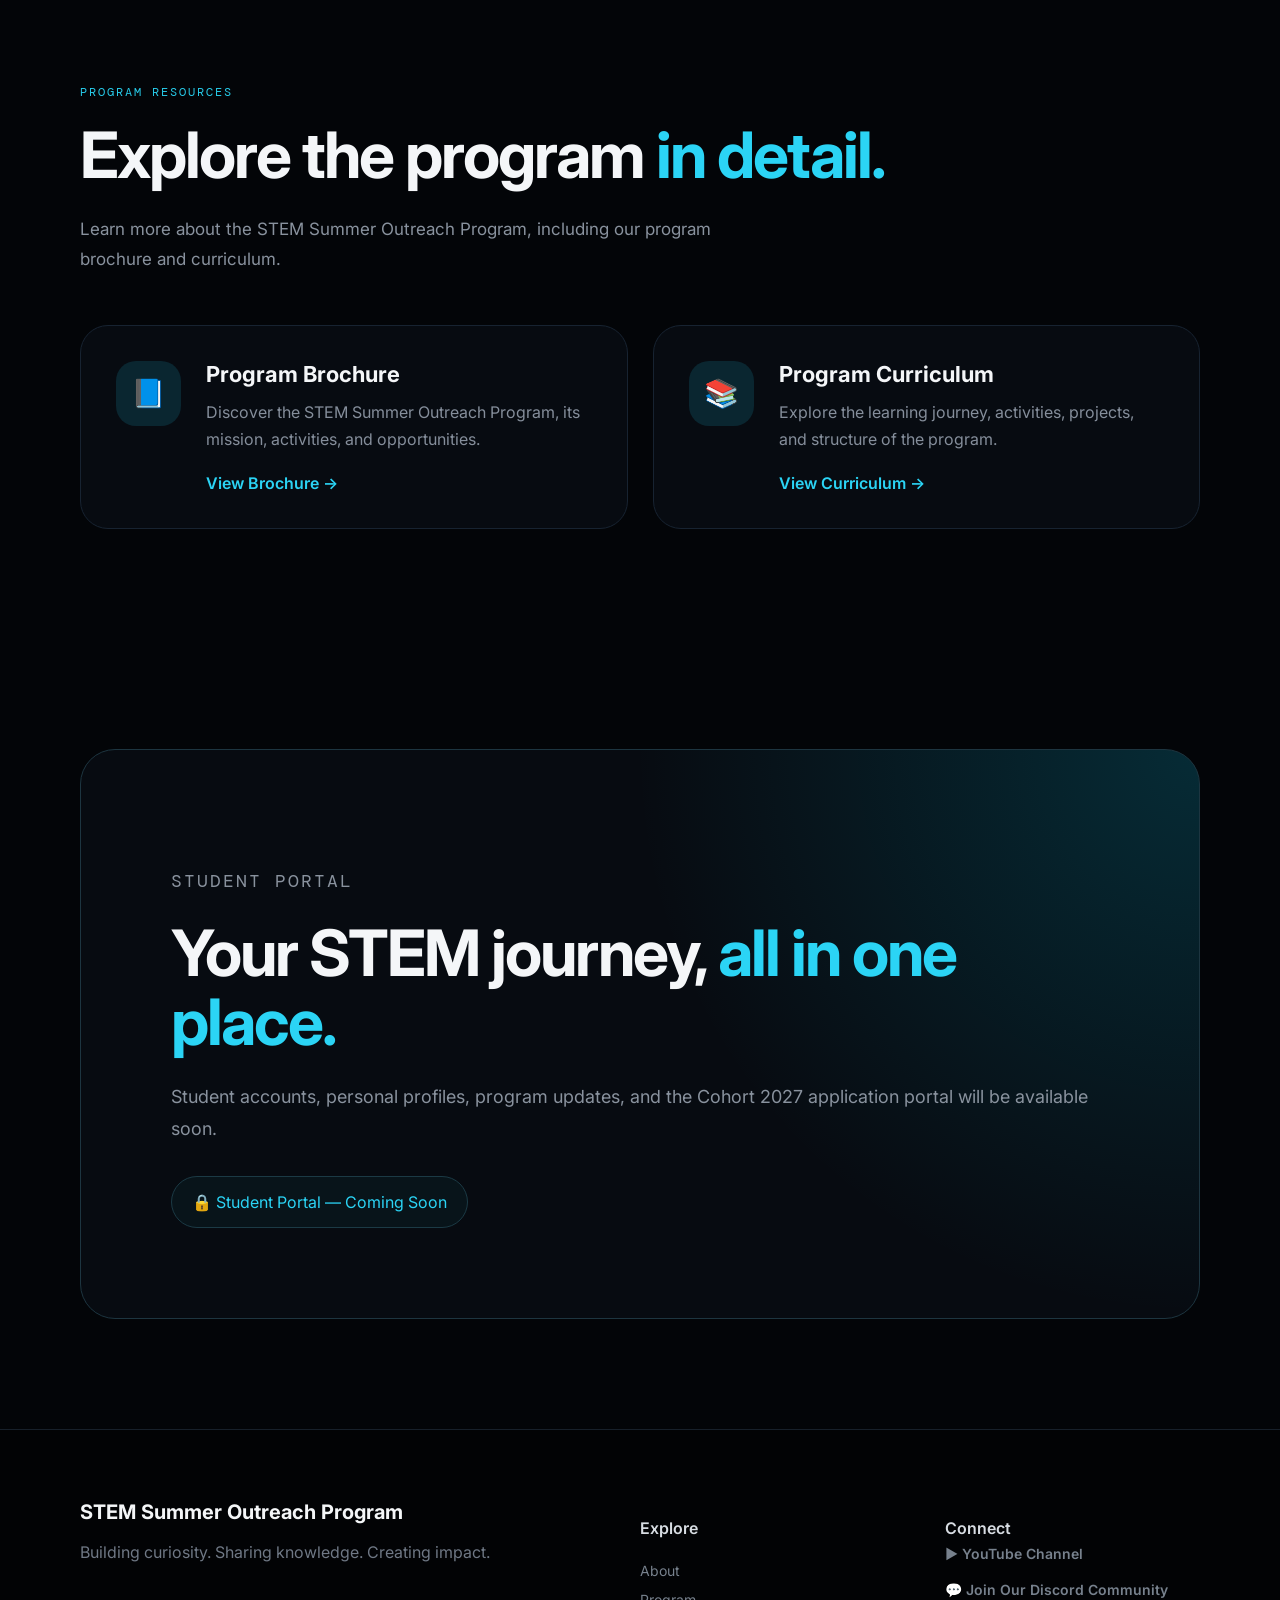
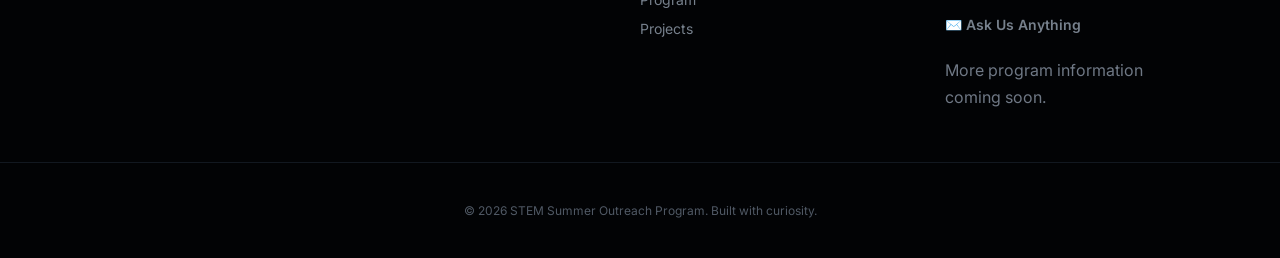
==== commit 27f4c36c: "Add Student Portal section to index.html Added a new section for the Student Portal with information" ====
--- a/index.html
+++ b/index.html
@@ -33,7 +33,7 @@
 
 
     <div class="nav-links">
-
+<a href="#portal">Student Portal</a>
         <a href="#home">Home</a>
 
         <a href="#about">About</a>
@@ -845,6 +845,37 @@
     </div>
 
 </section>
+    <!-- STUDENT PORTAL -->
+
+<section class="section" id="portal">
+
+    <div class="container">
+
+        <div class="cohort-card">
+
+            <p class="eyebrow">
+                STUDENT PORTAL
+            </p>
+
+            <h2>
+                Your STEM journey,
+                <span>all in one place.</span>
+            </h2>
+
+            <p>
+                Student accounts, personal profiles, program updates,
+                and the Cohort 2027 application portal will be available soon.
+            </p>
+
+            <div class="opening-date">
+                🔒 Student Portal — Coming Soon
+            </div>
+
+        </div>
+
+    </div>
+
+</section>
 <!-- FOOTER -->
 
 <footer>
